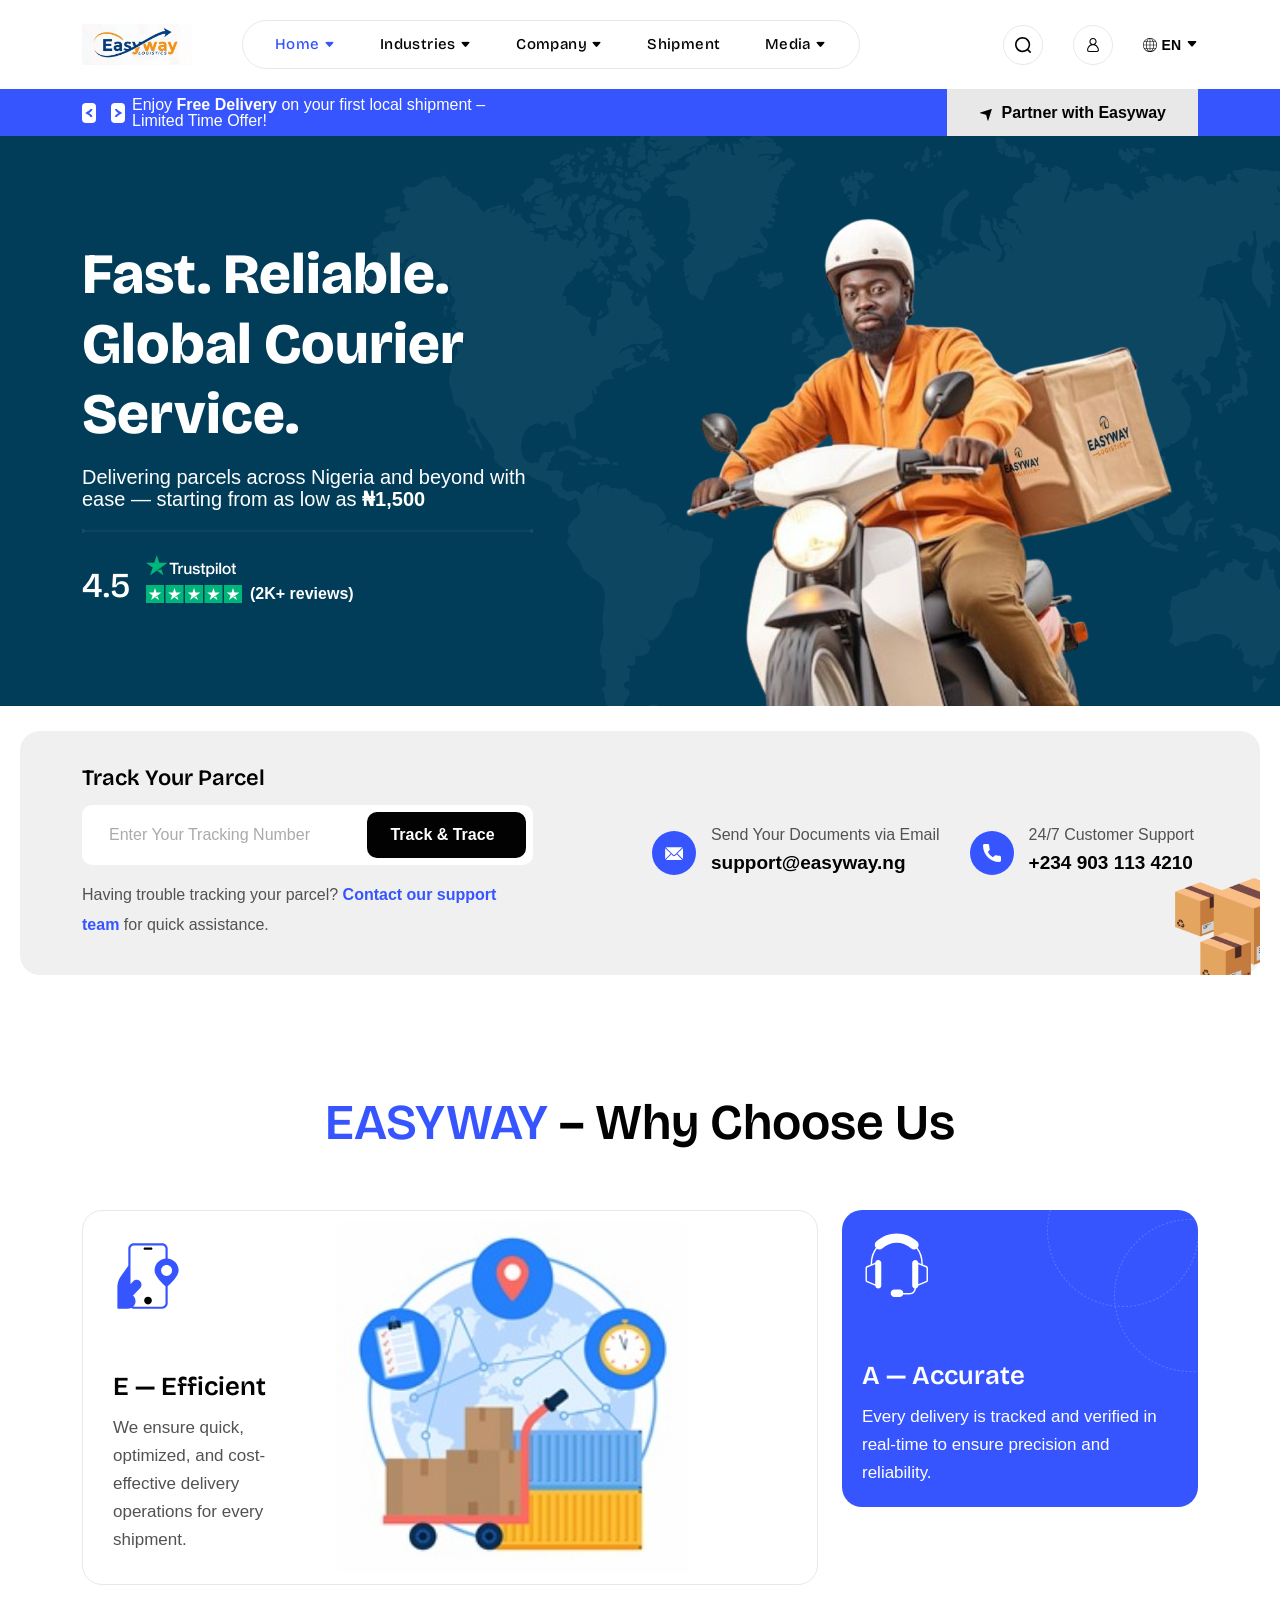
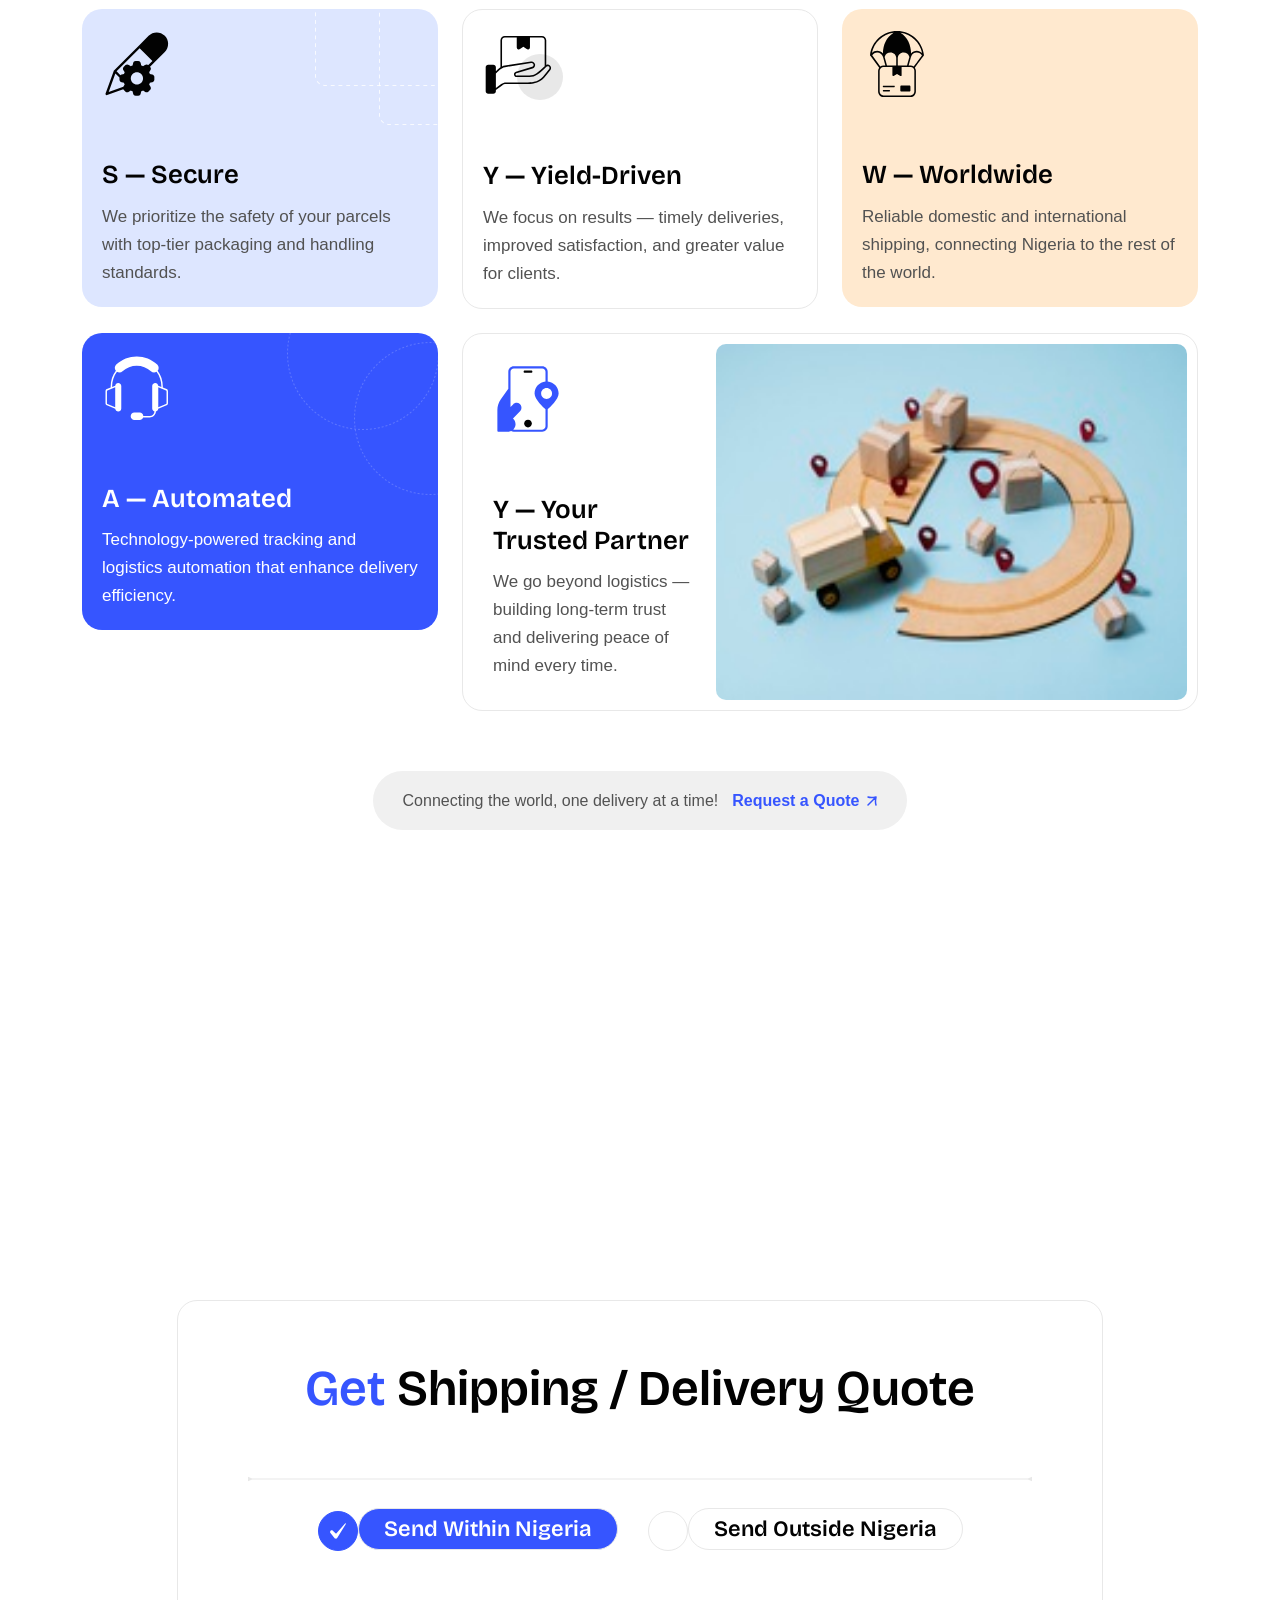
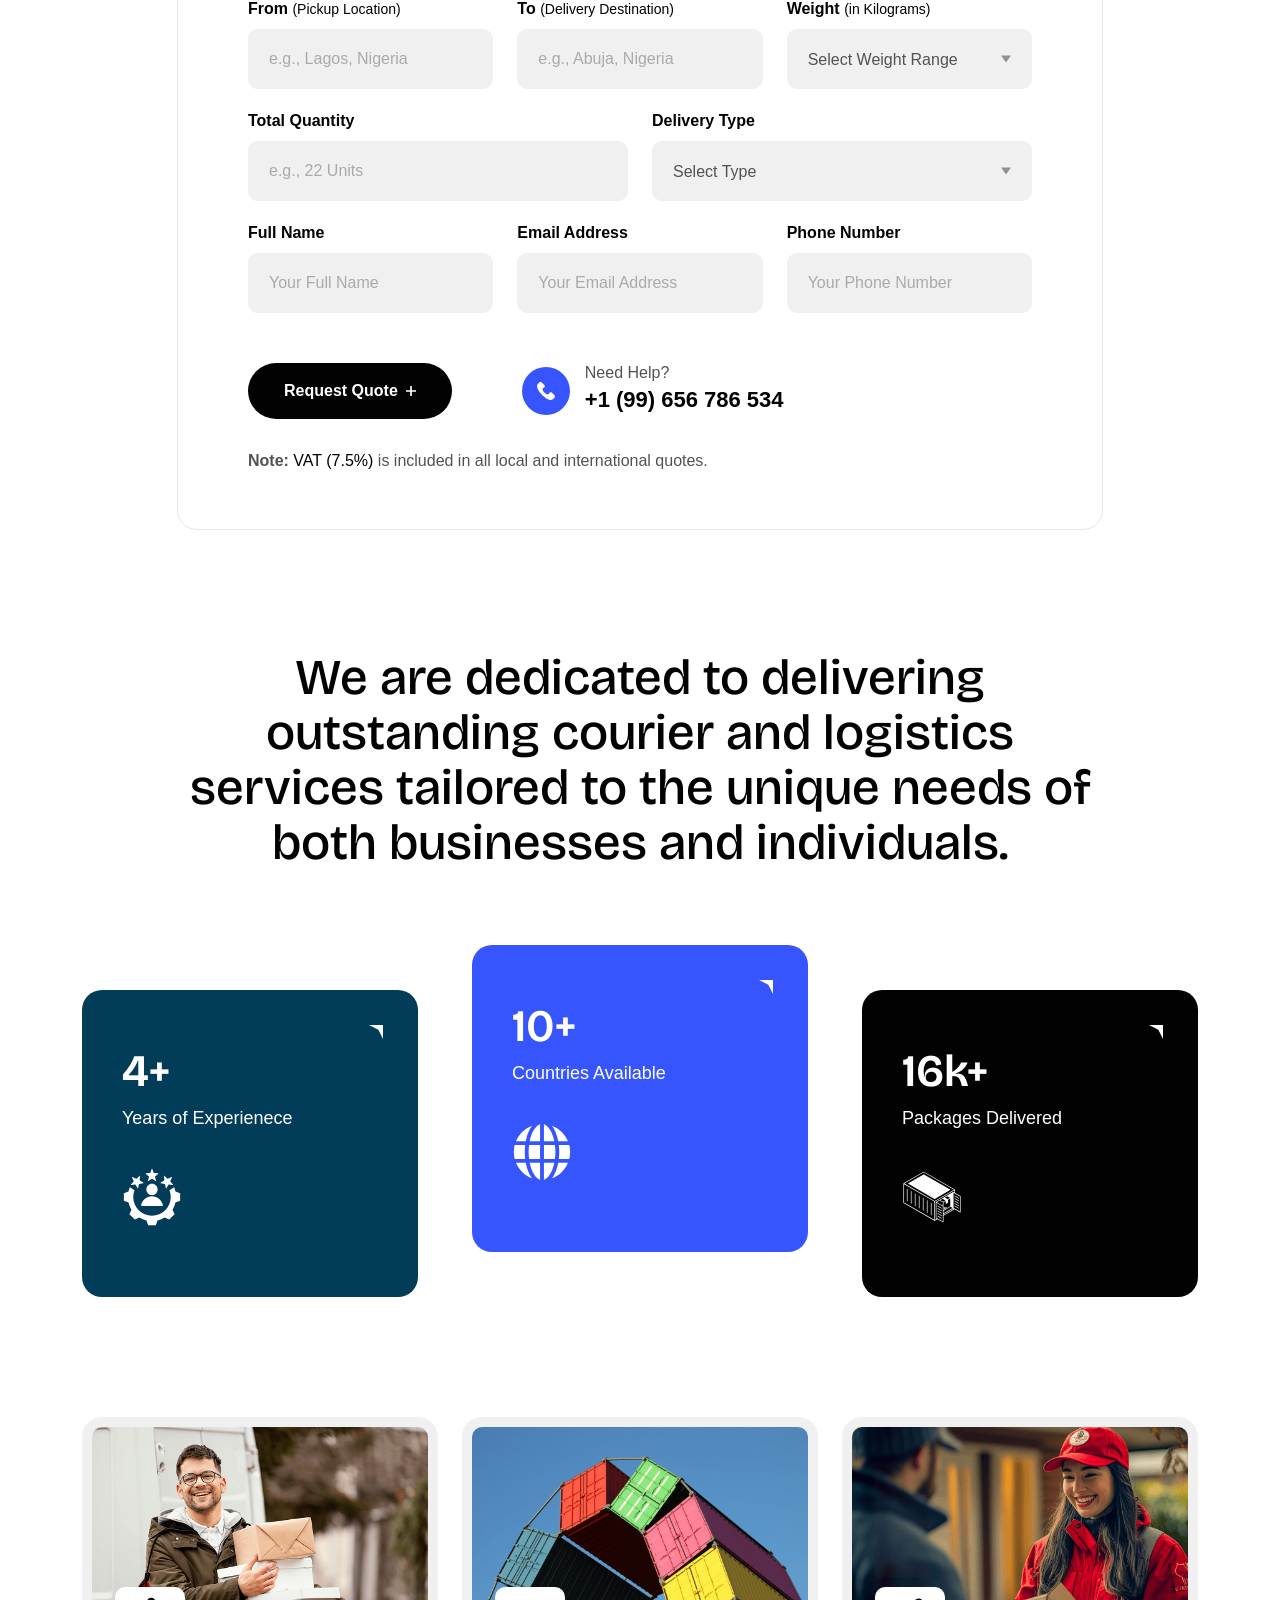
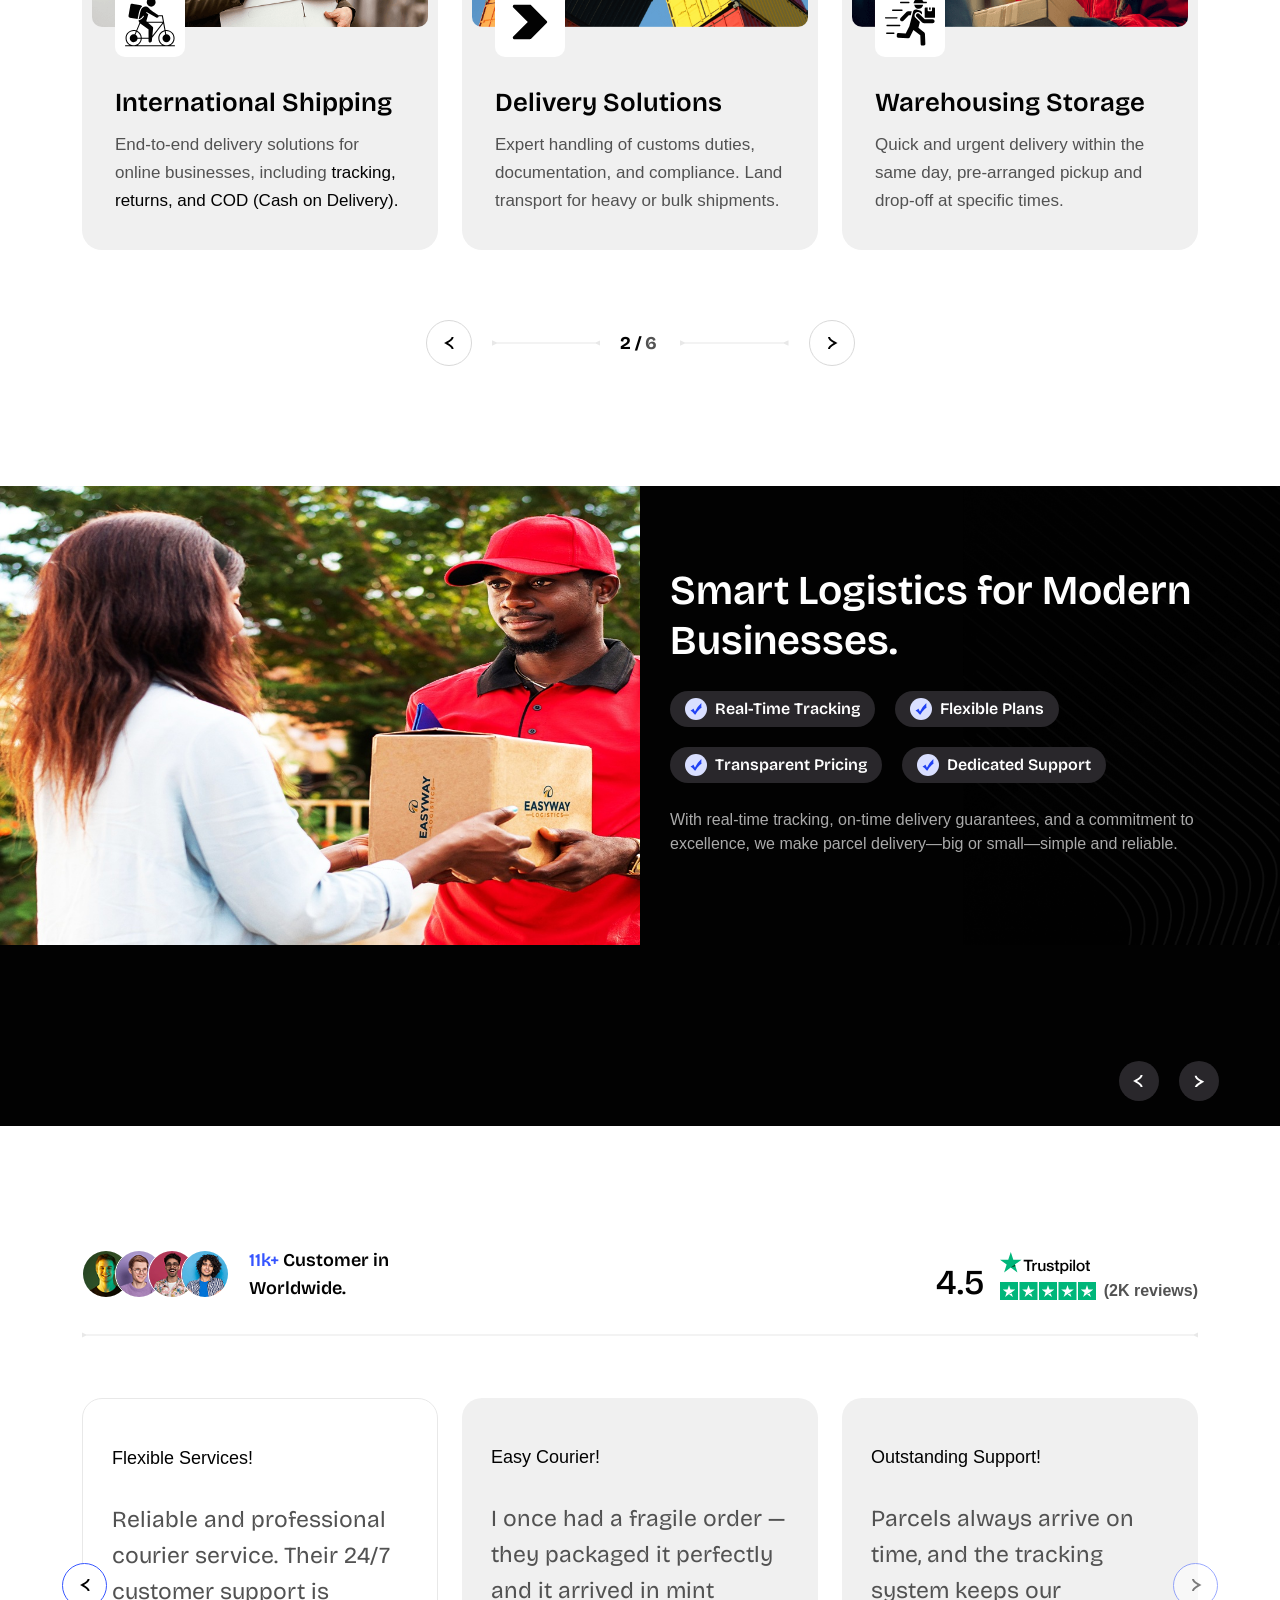
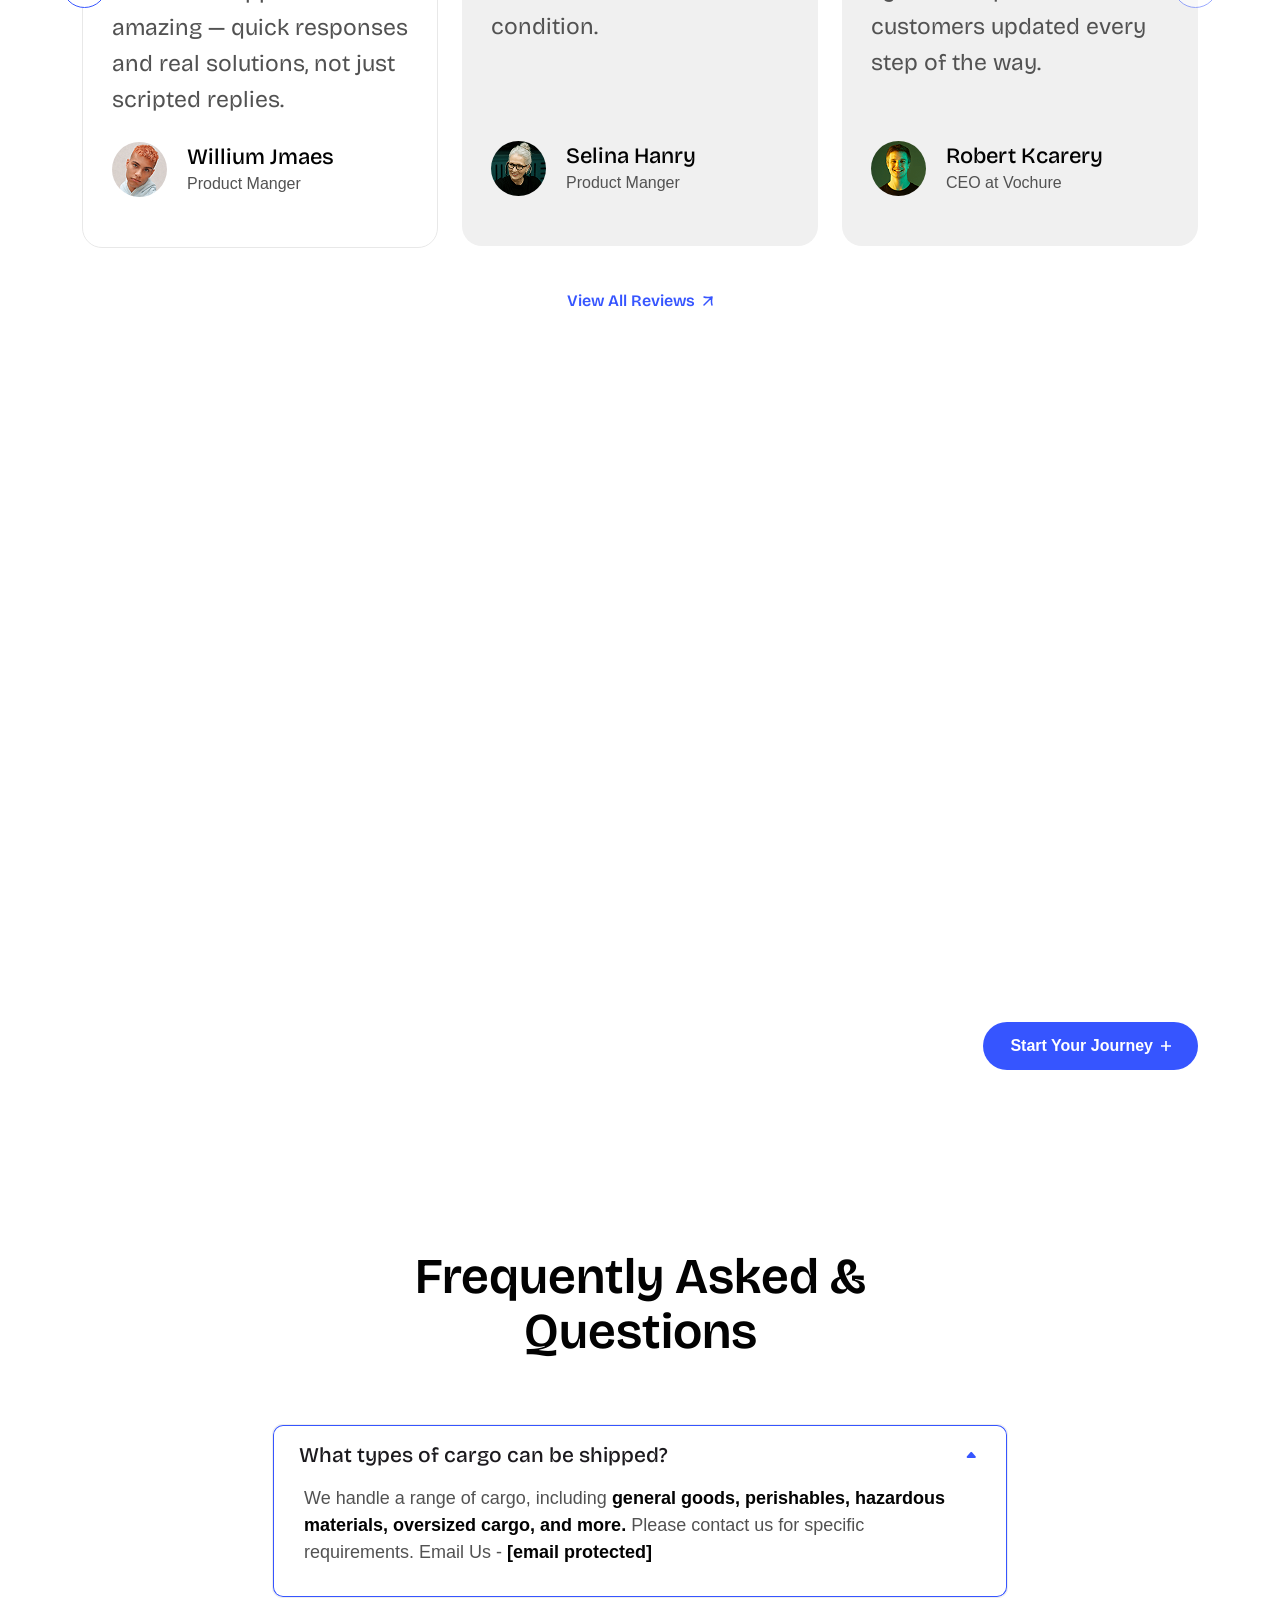
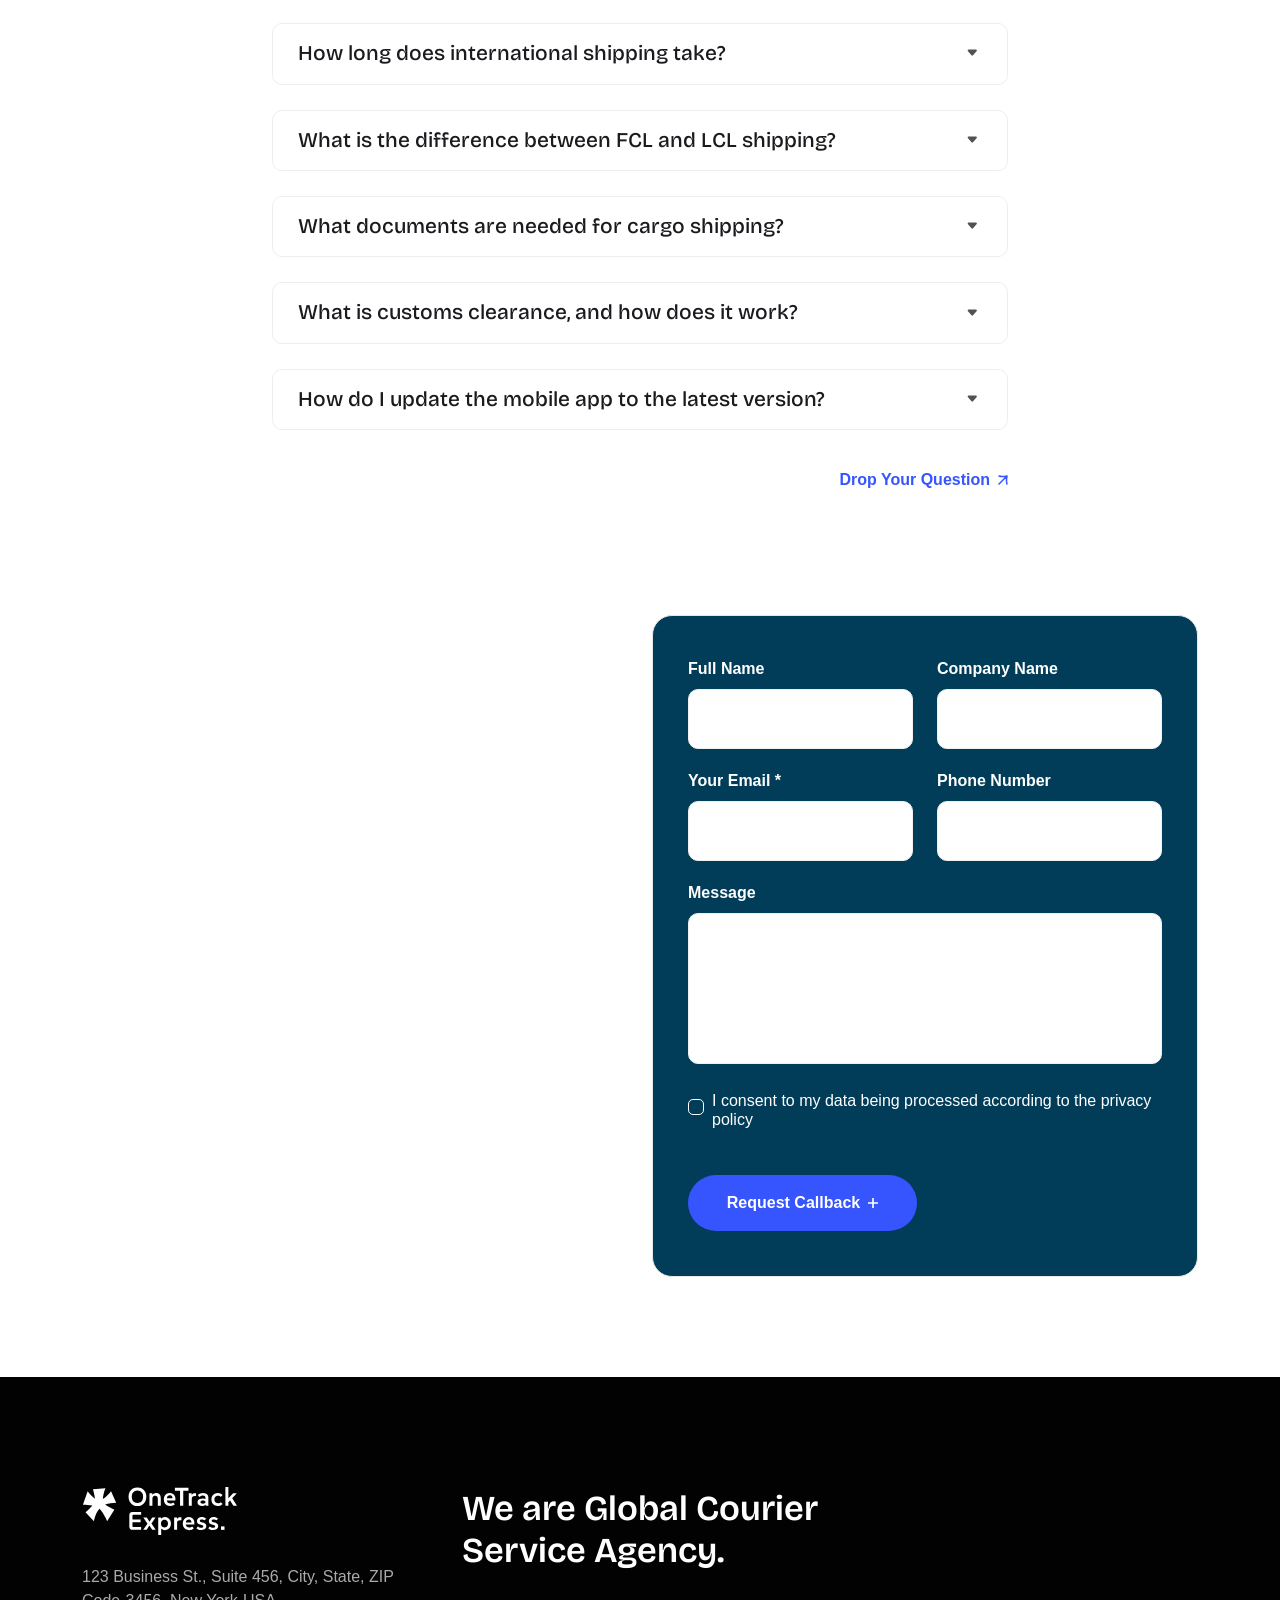
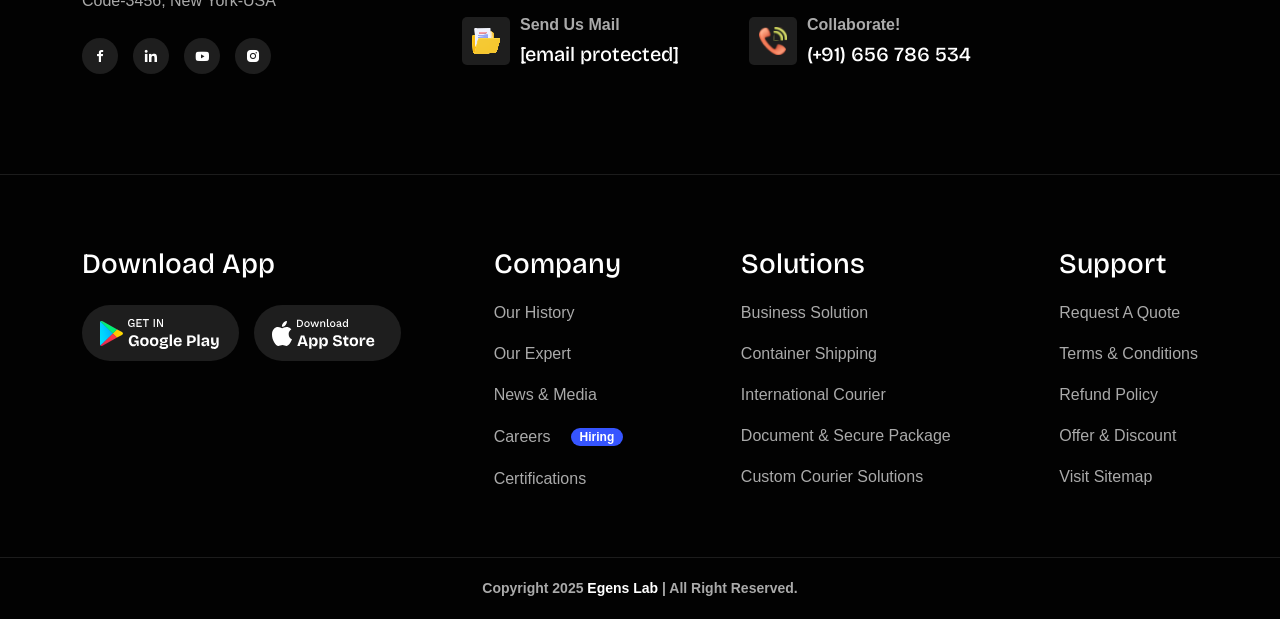
==== index.html @ 295fe4d9 "init" ====
<!doctype html>
<html lang="en">

<head>
    <!-- Required meta tags -->
    <meta charset="utf-8">
    <meta name="viewport" content="width=device-width, initial-scale=1">

    <!-- Meta Information for SEO -->
    <meta name="description"
        content="Easyway Logistics offers reliable and affordable delivery services within Nigeria and internationally. Fast shipping, real-time tracking, and excellent customer support.">
    <meta name="keywords"
        content="Easyway Logistics, courier, delivery, shipping, Nigeria, international delivery, logistics, parcel tracking, freight services">
    <meta name="author" content="Easyway Logistics">

    <!-- Bootstrap CSS -->
    <link href="assets/css/bootstrap.min.css" rel="stylesheet">
    <link href="assets/css/jquery-ui.css" rel="stylesheet">

    <!-- Bootstrap Icons -->
    <link href="assets/css/bootstrap-icons.css" rel="stylesheet">

    <!-- Animation and Effects -->
    <link href="assets/css/animate.min.css" rel="stylesheet">
    <link href="assets/css/jquery.fancybox.min.css" rel="stylesheet">

    <!-- Sliders -->
    <link rel="stylesheet" href="assets/css/swiper-bundle.min.css">
    <link rel="stylesheet" href="assets/css/slick.css">
    <link rel="stylesheet" href="assets/css/slick-theme.css">

    <!-- Date Picker & Select -->
    <link rel="stylesheet" href="assets/css/daterangepicker.css">
    <link rel="stylesheet" href="assets/css/nice-select.css">

    <!-- Icons -->
    <link href="assets/css/boxicons.min.css" rel="stylesheet">

    <!-- Main Style -->
    <link rel="stylesheet" href="assets/css/style.css">

    <!-- Title -->
    <title>Easyway Logistics – Reliable Delivery Within & Outside Nigeria</title>

    <!-- Favicon -->
    <link rel="icon" href="assets/img/easyway/logo.jpg" type="image/png" sizes="32x32">
</head>


<body class="tt-magic-cursor">

    <div id="magic-cursor">
        <div id="ball"></div>
    </div>

    <!-- Back To Top -->
    <div class="progress-wrap">
        <svg class="progress-circle svg-content" width="100%" height="100%" viewBox="-1 -1 102 102">
            <path d="M50,1 a49,49 0 0,1 0,98 a49,49 0 0,1 0,-98" />
        </svg>
        <svg class="arrow" width="22" height="25" viewBox="0 0 24 23" xmlns="http://www.w3.org/2000/svg">
            <path
                d="M0.556131 11.4439L11.8139 0.186067L13.9214 2.29352L13.9422 20.6852L9.70638 20.7061L9.76793 8.22168L3.6064 14.4941L0.556131 11.4439Z" />
            <path d="M23.1276 11.4999L16.0288 4.40105L15.9991 10.4203L20.1031 14.5243L23.1276 11.4999Z" />
        </svg>
    </div>

    <!-- header Section Start-->
    <header class="header-area style-4">
        <div class="container d-flex flex-nowrap align-items-center justify-content-between">
            <div class="logo-and-menu-area">
                <a href="index.html" class="header-logo">
                    <img src="assets/img/easyway/logo.jpg" alt="">
                </a>
                <div class="main-menu">
                    <div class="mobile-logo-area d-xl-none d-flex align-items-center justify-content-between">
                        <a href="index.html" class="mobile-logo-wrap">
                            <img src="assets/img/easyway/logo.jpg" alt="">
                        </a>
                        <div class="menu-close-btn">
                            <i class="bi bi-x"></i>
                        </div>
                    </div>
                    <ul class="menu-list">
                        <li class="menu-item-has-children active">
                            <a href="index.html" class="drop-down">
                                Home
                                <i class="bi bi-caret-down-fill"></i>
                            </a>
                            <i class="bi bi-plus dropdown-icon"></i>
                            <ul class="sub-menu">
                                <li><a href="index.html">Main Home</a></li>
                                <li><a href="maritime-transport.html">Maritime Transport</a></li>
                                <li><a href="international-logistics.html">International Logistics</a></li>
                                <li class="active"><a href="courier-service.html">Courier Service</a></li>
                                <li><a href="freight.html">Freight</a></li>
                            </ul>
                        </li>
                        <li class="menu-item-has-children">
                            <a href="industries-details.html" class="drop-down">
                                Industries
                                <i class="bi bi-caret-down-fill"></i>
                            </a>
                            <i class="bi bi-plus dropdown-icon"></i>
                            <ul class="sub-menu">
                                <li><a href="industries-details.html">Renewable Energy</a></li>
                                <li><a href="industries-details.html">Retail & E-commerce</a></li>
                                <li><a href="industries-details.html">Energy and Oil & Gas</a></li>
                                <li><a href="industries-details.html">Healthcare & Pharmaceuticals</a></li>
                                <li><a href="industries-details.html">Fashion and Textiles</a></li>
                                <li><a href="industries-details.html">Aerospace and Defense</a></li>
                                <li><a href="industries-details.html">Forestry and Paper</a></li>
                                <li><a href="industries-details.html">Sports and Entertainment</a></li>
                                <li><a href="industries-details.html">Agriculture</a></li>
                            </ul>
                        </li>
                        <li class="menu-item-has-children">
                            <a href="#" class="drop-down">
                                Company
                                <i class="bi bi-caret-down-fill"></i>
                            </a>
                            <i class="bi bi-plus dropdown-icon"></i>
                            <ul class="sub-menu">
                                <li><a href="about.html">About Company</a></li>
                                <li><a href="history.html"> Our History</a></li>
                                <li class="menu-item-has-children">
                                    <a href="#" class="drop-down">
                                        Solution
                                        <i class="bi-caret-right-fill dropdown-icon"></i>
                                    </a>
                                    <i class="bi bi-plus dropdown-icon"></i>
                                    <ul class="sub-menu">
                                        <li><a href="solution-01.html">Solution Style 1</a></li>
                                        <li><a href="solution-02.html">Solution Style 2</a></li>
                                        <li><a href="solution-details.html">Solution Details</a></li>
                                    </ul>
                                </li>
                                <li class="menu-item-has-children">
                                    <a href="#" class="drop-down">
                                        Industries
                                        <i class="bi-caret-right-fill dropdown-icon"></i>
                                    </a>
                                    <i class="bi bi-plus dropdown-icon"></i>
                                    <ul class="sub-menu">
                                        <li><a href="industries-01.html">Industries Style 1</a></li>
                                        <li><a href="industries-02.html">Industries Style 2</a></li>
                                        <li><a href="industries-details.html">Industries Details</a></li>
                                    </ul>
                                </li>
                                <li class="menu-item-has-children">
                                    <a href="#" class="drop-down">
                                        Career
                                        <i class="bi-caret-right-fill dropdown-icon"></i>
                                    </a>
                                    <i class="bi bi-plus dropdown-icon"></i>
                                    <ul class="sub-menu">
                                        <li><a href="career.html">Career</a></li>
                                        <li><a href="career-details.html">Career Details</a></li>
                                    </ul>
                                </li>
                                <li class="menu-item-has-children">
                                    <a href="#" class="drop-down">
                                        Our Team
                                        <i class="bi-caret-right-fill dropdown-icon"></i>
                                    </a>
                                    <i class="bi bi-plus dropdown-icon"></i>
                                    <ul class="sub-menu">
                                        <li><a href="team.html">Team</a></li>
                                        <li><a href="team-details.html">Team Details</a></li>
                                    </ul>
                                </li>
                                <li><a href="faq.html">FAQ's</a></li>
                                <li><a href="track-and-trace.html">Track & Trace</a></li>
                                <li><a href="certification.html">Certification</a></li>
                                <li><a href="terms-and-conditions.html">Terms & Conditions</a></li>
                                <li><a href="pricing-plan.html">Pricing Plan</a></li>
                                <li><a href="global-network.html">Global Network</a></li>
                            </ul>
                        </li>
                        <li class="menu-item-has-children">
                            <a href="shipment.html" class="drop-down">
                                Shipment
                            </a>
                        </li>
                        <li class="menu-item-has-children">
                            <a href="#" class="drop-down">
                                Media
                                <i class="bi bi-caret-down-fill"></i>
                            </a>
                            <i class="bi bi-plus dropdown-icon"></i>
                            <ul class="sub-menu">
                                <li><a href="news-and-insight.html">News & Insight</a></li>
                                <li><a href="news-standard.html">Standard</a></li>
                                <li><a href="news-details.html">Insight Details</a></li>
                            </ul>
                        </li>
                    </ul>
                    <div class="language-area d-xl-none d-flex">
                        <div class="language-btn">
                            <div class="icon-and-content">
                                <svg width="14" height="14" viewBox="0 0 14 14" xmlns="http://www.w3.org/2000/svg">
                                    <g>
                                        <path
                                            d="M7 14C5.13023 14 3.37239 13.2719 2.05023 11.9498C0.728137 10.6276 0 8.86977 0 7C0 5.13023 0.728137 3.37239 2.05023 2.05023C3.37239 0.728137 5.13023 0 7 0C8.86977 0 10.6276 0.728137 11.9498 2.05023C13.2719 3.37239 14 5.13023 14 7C14 8.86977 13.2719 10.6276 11.9498 11.9498C10.6276 13.2719 8.86977 14 7 14ZM7 0.583324C3.46183 0.583324 0.583324 3.46183 0.583324 7C0.583324 10.5382 3.46183 13.4166 7 13.4166C10.5382 13.4166 13.4166 10.5382 13.4166 7C13.4166 3.46183 10.5382 0.583324 7 0.583324Z">
                                        </path>
                                        <path
                                            d="M7 14C5.90297 14 4.8854 13.2486 4.13468 11.8841C3.41431 10.5747 3.01758 8.84018 3.01758 7C3.01758 5.15982 3.41431 3.42527 4.13468 2.11589C4.8854 0.751433 5.90297 0 7 0C8.09704 0 9.11461 0.751433 9.8653 2.11589C10.5857 3.42527 10.9824 5.15982 10.9824 7C10.9824 8.84018 10.5857 10.5747 9.8653 11.8841C9.11461 13.2486 8.09704 14 7 14ZM7 0.583324C6.12536 0.583324 5.2893 1.22746 4.64579 2.39709C3.97198 3.62179 3.6009 5.25645 3.6009 7C3.6009 8.74355 3.97198 10.3782 4.64576 11.6029C5.28927 12.7725 6.12533 13.4166 6.99998 13.4166C7.87462 13.4166 8.71068 12.7725 9.35419 11.6029C10.028 10.3782 10.3991 8.74355 10.3991 7C10.3991 5.25645 10.028 3.62179 9.35419 2.39709C8.71071 1.22746 7.87462 0.583324 7 0.583324Z">
                                        </path>
                                        <path
                                            d="M6.99968 13.9573C6.8386 13.9573 6.70801 13.8267 6.70801 13.6657V0.334156C6.70801 0.173074 6.83857 0.0424805 6.99968 0.0424805C7.16077 0.0424805 7.29136 0.173074 7.29136 0.334156V13.6657C7.29136 13.8267 7.16077 13.9573 6.99968 13.9573Z">
                                        </path>
                                        <path
                                            d="M13.6661 7.29147H0.334644C0.173562 7.29147 0.0429688 7.16088 0.0429688 6.99979C0.0429688 6.83871 0.173562 6.70812 0.334644 6.70812H13.6661C13.8272 6.70812 13.9578 6.83868 13.9578 6.99979C13.9578 7.16088 13.8272 7.29147 13.6661 7.29147ZM12.7022 3.81187H1.29862C1.13754 3.81187 1.00695 3.6813 1.00695 3.52019C1.00695 3.35908 1.13751 3.22852 1.29862 3.22852H12.7022C12.8633 3.22852 12.9939 3.35908 12.9939 3.52019C12.9939 3.6813 12.8632 3.81187 12.7022 3.81187ZM12.7022 10.771H1.29862C1.13754 10.771 1.00695 10.6404 1.00695 10.4794C1.00695 10.3183 1.13751 10.1877 1.29862 10.1877H12.7022C12.8633 10.1877 12.9939 10.3183 12.9939 10.4794C12.9939 10.6404 12.8632 10.771 12.7022 10.771Z">
                                        </path>
                                    </g>
                                </svg>
                                <span>EN</span>
                            </div>
                            <i class="bi bi-caret-down-fill"></i>
                        </div>
                        <ul class="language-list">
                            <li><a href="#">English</a></li>
                            <li><a href="#">Dutch</a></li>
                            <li><a href="#">Japanese</a></li>
                            <li><a href="#">Korean</a></li>
                            <li><a href="#">Chinese</a></li>
                        </ul>
                    </div>
                    <a class="primary-btn2 btn-hover d-md-none d-flex " href="#">
                        <svg width="14" height="14" viewBox="0 0 14 14" xmlns="http://www.w3.org/2000/svg">
                            <path fill-rule="evenodd" clip-rule="evenodd"
                                d="M6.94519 6.64398L1.42283 5.13832C0.702381 4.94189 0.68943 4.60244 1.40232 4.3774L12.3969 0.905214C12.7401 0.796742 12.93 0.989941 12.8221 1.33101L9.35047 12.325C9.12651 13.0341 8.78706 13.0298 8.58954 12.3045L7.08334 6.78267C7.07314 6.75008 7.0552 6.72043 7.03104 6.69628C7.00689 6.67213 6.97779 6.65418 6.94519 6.64398Z" />
                        </svg>
                        Earn with Onetrack
                        <span></span>
                    </a>
                </div>
            </div>
            <div class="nav-right">
                <div class="contact-area">
                    <div class="search-bar">
                        <div class="search-btn">
                            <svg width="16" height="16" viewBox="0 0 16 16" xmlns="http://www.w3.org/2000/svg">
                                <g>
                                    <path
                                        d="M15.7417 14.6098L13.486 12.3621C14.7088 10.8514 15.3054 8.9291 15.1526 6.99153C14.9998 5.05396 14.1093 3.24888 12.6648 1.94851C11.2203 0.648146 9.33193 -0.0483622 7.38901 0.00261294C5.44609 0.0535881 3.59681 0.84816 2.22248 2.22248C0.84816 3.59681 0.0535881 5.44609 0.00261294 7.38901C-0.0483622 9.33193 0.648146 11.2203 1.94851 12.6648C3.24888 14.1093 5.05396 14.9998 6.99153 15.1526C8.9291 15.3054 10.8514 14.7088 12.3621 13.486L14.6098 15.7417C14.6839 15.8164 14.7721 15.8757 14.8692 15.9161C14.9664 15.9566 15.0705 15.9774 15.1758 15.9774C15.281 15.9774 15.3852 15.9566 15.4823 15.9161C15.5794 15.8757 15.6676 15.8164 15.7417 15.7417C15.8164 15.6676 15.8757 15.5794 15.9161 15.4823C15.9566 15.3852 15.9774 15.281 15.9774 15.1758C15.9774 15.0705 15.9566 14.9664 15.9161 14.8692C15.8757 14.7721 15.8164 14.6839 15.7417 14.6098ZM1.62572 7.60368C1.62572 6.42135 1.97632 5.26557 2.63319 4.2825C3.29005 3.29943 4.22368 2.53322 5.31601 2.08076C6.40834 1.62831 7.61031 1.50992 8.76992 1.74058C9.92953 1.97124 10.9947 2.54059 11.8307 3.37662C12.6668 4.21266 13.2361 5.27783 13.4668 6.43744C13.6974 7.59705 13.579 8.79902 13.1266 9.89134C12.6741 10.9837 11.9079 11.9173 10.9249 12.5742C9.94178 13.231 8.78601 13.5816 7.60368 13.5816C6.01822 13.5816 4.49771 12.9518 3.37662 11.8307C2.25554 10.7096 1.62572 9.18913 1.62572 7.60368Z" />
                                </g>
                            </svg>
                        </div>
                        <div class="search-input">
                            <div class="search-close"></div>
                            <form>
                                <div class="search-group">
                                    <div class="form-inner2">
                                        <input type="text" placeholder="Enter your keywords">
                                        <button type="submit"><i class="bi bi-search"></i></button>
                                    </div>
                                </div>
                                <div class="quick-search">
                                    <ul>
                                        <li>Quick Search :</li>
                                        <li><a href="solution-details.html">Freight Transportation</a></li>
                                        <li><a href="solution-details.html">Logistics & Distribution</a></li>
                                        <li><a href="solution-details.html">Ground Transportation</a></li>
                                        <li><a href="solution-details.html">Reverse Logistics</a></li>
                                        <li><a href="solution-details.html">Renewable Energy</a></li>
                                        <li><a href="solution-details.html">Retail & E-commerce</a></li>
                                        <li><a href="solution-details.html">Fashion and Textiles</a></li>
                                    </ul>
                                </div>
                            </form>
                        </div>
                    </div>
                    <a href="login-page.html" class="login-btn">
                        <svg width="14" height="14" viewBox="0 0 14 14" xmlns="http://www.w3.org/2000/svg">
                            <path
                                d="M9.10982 6.49154C10.0056 5.83822 10.589 4.78089 10.589 3.58974C10.589 1.61036 8.97862 0 6.99924 0C5.01985 0 3.4095 1.61036 3.4095 3.58974C3.4095 4.78089 3.99282 5.83822 4.88866 6.49154C2.66178 7.34371 1.07617 9.5028 1.07617 12.0256C1.07617 13.1143 1.96186 14 3.05053 14H10.9479C12.0366 14 12.9223 13.1143 12.9223 12.0256C12.9223 9.5028 11.3367 7.34371 9.10982 6.49154ZM4.48643 3.58974C4.48643 2.20418 5.61368 1.07693 6.99924 1.07693C8.3848 1.07693 9.51205 2.20418 9.51205 3.58974C9.51205 4.9753 8.3848 6.10258 6.99924 6.10258C5.61368 6.10258 4.48643 4.9753 4.48643 3.58974ZM10.9479 12.9231H3.05053C2.55569 12.9231 2.15311 12.5205 2.15311 12.0256C2.15311 9.35342 4.32704 7.17946 6.99927 7.17946C9.67149 7.17946 11.8454 9.35339 11.8454 12.0256C11.8454 12.5205 11.4428 12.9231 10.9479 12.9231Z" />
                        </svg>
                    </a>
                    <div class="language-area">
                        <div class="language-btn">
                            <svg width="14" height="14" viewBox="0 0 14 14" xmlns="http://www.w3.org/2000/svg">
                                <g>
                                    <path
                                        d="M7 14C5.13023 14 3.37239 13.2719 2.05023 11.9498C0.728137 10.6276 0 8.86977 0 7C0 5.13023 0.728137 3.37239 2.05023 2.05023C3.37239 0.728137 5.13023 0 7 0C8.86977 0 10.6276 0.728137 11.9498 2.05023C13.2719 3.37239 14 5.13023 14 7C14 8.86977 13.2719 10.6276 11.9498 11.9498C10.6276 13.2719 8.86977 14 7 14ZM7 0.583324C3.46183 0.583324 0.583324 3.46183 0.583324 7C0.583324 10.5382 3.46183 13.4166 7 13.4166C10.5382 13.4166 13.4166 10.5382 13.4166 7C13.4166 3.46183 10.5382 0.583324 7 0.583324Z" />
                                    <path
                                        d="M7 14C5.90297 14 4.8854 13.2486 4.13468 11.8841C3.41431 10.5747 3.01758 8.84018 3.01758 7C3.01758 5.15982 3.41431 3.42527 4.13468 2.11589C4.8854 0.751433 5.90297 0 7 0C8.09704 0 9.11461 0.751433 9.8653 2.11589C10.5857 3.42527 10.9824 5.15982 10.9824 7C10.9824 8.84018 10.5857 10.5747 9.8653 11.8841C9.11461 13.2486 8.09704 14 7 14ZM7 0.583324C6.12536 0.583324 5.2893 1.22746 4.64579 2.39709C3.97198 3.62179 3.6009 5.25645 3.6009 7C3.6009 8.74355 3.97198 10.3782 4.64576 11.6029C5.28927 12.7725 6.12533 13.4166 6.99998 13.4166C7.87462 13.4166 8.71068 12.7725 9.35419 11.6029C10.028 10.3782 10.3991 8.74355 10.3991 7C10.3991 5.25645 10.028 3.62179 9.35419 2.39709C8.71071 1.22746 7.87462 0.583324 7 0.583324Z" />
                                    <path
                                        d="M6.99968 13.9573C6.8386 13.9573 6.70801 13.8267 6.70801 13.6657V0.334156C6.70801 0.173074 6.83857 0.0424805 6.99968 0.0424805C7.16077 0.0424805 7.29136 0.173074 7.29136 0.334156V13.6657C7.29136 13.8267 7.16077 13.9573 6.99968 13.9573Z" />
                                    <path
                                        d="M13.6661 7.29147H0.334644C0.173562 7.29147 0.0429688 7.16088 0.0429688 6.99979C0.0429688 6.83871 0.173562 6.70812 0.334644 6.70812H13.6661C13.8272 6.70812 13.9578 6.83868 13.9578 6.99979C13.9578 7.16088 13.8272 7.29147 13.6661 7.29147ZM12.7022 3.81187H1.29862C1.13754 3.81187 1.00695 3.6813 1.00695 3.52019C1.00695 3.35908 1.13751 3.22852 1.29862 3.22852H12.7022C12.8633 3.22852 12.9939 3.35908 12.9939 3.52019C12.9939 3.6813 12.8632 3.81187 12.7022 3.81187ZM12.7022 10.771H1.29862C1.13754 10.771 1.00695 10.6404 1.00695 10.4794C1.00695 10.3183 1.13751 10.1877 1.29862 10.1877H12.7022C12.8633 10.1877 12.9939 10.3183 12.9939 10.4794C12.9939 10.6404 12.8632 10.771 12.7022 10.771Z" />
                                </g>
                            </svg>
                            <span>EN</span>
                            <i class="bi bi-caret-down-fill"></i>
                        </div>
                        <ul class="language-list">
                            <li><a href="#">English</a></li>
                            <li><a href="#"> Dutch</a></li>
                            <li><a href="#">Japanese</a></li>
                            <li><a href="#">Korean</a></li>
                            <li><a href="#">Chinese</a></li>
                        </ul>
                    </div>
                </div>
                <div class="sidebar-button mobile-menu-btn">
                    <svg width="20" height="18" viewBox="0 0 20 18" xmlns="http://www.w3.org/2000/svg">
                        <path
                            d="M1.29445 2.8421H10.5237C11.2389 2.8421 11.8182 2.2062 11.8182 1.42105C11.8182 0.635903 11.2389 0 10.5237 0H1.29445C0.579249 0 0 0.635903 0 1.42105C0 2.2062 0.579249 2.8421 1.29445 2.8421Z">
                        </path>
                        <path
                            d="M1.23002 10.421H18.77C19.4496 10.421 20 9.78506 20 8.99991C20 8.21476 19.4496 7.57886 18.77 7.57886H1.23002C0.550421 7.57886 0 8.21476 0 8.99991C0 9.78506 0.550421 10.421 1.23002 10.421Z">
                        </path>
                        <path
                            d="M18.8052 15.1579H10.2858C9.62563 15.1579 9.09094 15.7938 9.09094 16.5789C9.09094 17.3641 9.62563 18 10.2858 18H18.8052C19.4653 18 20 17.3641 20 16.5789C20 15.7938 19.4653 15.1579 18.8052 15.1579Z">
                        </path>
                    </svg>
                </div>
            </div>
        </div>
    </header>
    <!-- header Section End-->
    <!-- Topbar Area Start -->
    <!-- ===============================
     EASYWAY LOGISTICS - TOPBAR SECTION
================================== -->
    <div class="home4-topbar-area">
        <div class="container">
            <div class="row align-items-center justify-content-between">
                <!-- Announcement Slider -->
                <div class="col-xl-5 col-lg-7 col-md-8">
                    <div class="slider-area">
                        <div class="slider-btn-grp">
                            <div class="slider-btn topbar-slider-prev">
                                <svg width="8" height="8" viewBox="0 0 8 8" xmlns="http://www.w3.org/2000/svg">
                                    <path
                                        d="M6.40018 8C6.40018 6.11765 2.95214 4.62745 2.00018 4C3.12523 3.37255 6.40018 1.88235 6.40018 0"
                                        stroke-width="2" />
                                </svg>
                            </div>
                            <div class="slider-btn topbar-slider-next">
                                <svg width="8" height="8" viewBox="0 0 8 8" xmlns="http://www.w3.org/2000/svg">
                                    <path
                                        d="M2.00018 8C2.00018 6.11765 5.44822 4.62745 6.40018 4C5.27513 3.37255 2.00018 1.88235 2.00018 0"
                                        stroke-width="2" />
                                </svg>
                            </div>
                        </div>

                        <!-- Swiper Slider -->
                        <div class="swiper home3-topbar-slider">
                            <div class="swiper-wrapper">
                                <div class="swiper-slide">
                                    <div class="single-slide">
                                        <p>Up to <strong>20% discount</strong> till Christmas for international
                                            shipments!</p>
                                    </div>
                                </div>
                                <div class="swiper-slide">
                                    <div class="single-slide">
                                        <p>Enjoy <strong>Free Delivery</strong> on your first local shipment – Limited
                                            Time Offer!</p>
                                    </div>
                                </div>
                                <div class="swiper-slide">
                                    <div class="single-slide">
                                        <p>Fast, Secure & Affordable Delivery Across <strong>150+ Countries</strong>.
                                        </p>
                                    </div>
                                </div>
                            </div>
                        </div>
                    </div>
                </div>

                <!-- CTA Button -->
                <div class="col-lg-3 col-md-4 d-flex align-items-center justify-content-end">
                    <a class="primary-btn2 d-md-flex d-none btn-hover" href="partner.html">
                        <svg width="14" height="14" viewBox="0 0 14 14" xmlns="http://www.w3.org/2000/svg">
                            <path fill-rule="evenodd" clip-rule="evenodd"
                                d="M6.94519 6.64398L1.42283 5.13832C0.702381 4.94189 0.68943 4.60244 1.40232 4.3774L12.3969 0.905214C12.7401 0.796742 12.93 0.989941 12.8221 1.33101L9.35047 12.325C9.12651 13.0341 8.78706 13.0298 8.58954 12.3045L7.08334 6.78267C7.07314 6.75008 7.0552 6.72043 7.03104 6.69628C7.00689 6.67213 6.97779 6.65418 6.94519 6.64398Z" />
                        </svg>
                        Partner with Easyway
                        <span></span>
                    </a>
                </div>
            </div>
        </div>
    </div>

    <!-- ===============================
     EASYWAY LOGISTICS - HERO SECTION
================================== -->
    <div class="home4-banner-section">
        <div class="container">
            <div class="row align-items-center justify-content-between">
                <!-- Text Content -->
                <div class="col-xl-5 col-lg-6">
                    <div class="banner-content-wrapper">
                        <div class="banner-content">
                            <h1 class="wow fadeInUp" data-wow-delay="0.2s">
                                Fast. Reliable. Global Courier Service.
                            </h1>
                            <p class="wow fadeInUp" data-wow-delay="0.4s">
                                Delivering parcels across Nigeria and beyond with ease — starting from as low as
                                <strong>₦1,500</strong>
                            </p>
                        </div>

                        <!-- Decorative Line -->
                        <svg height="6" viewBox="0 0 536 6" xmlns="http://www.w3.org/2000/svg">
                            <path
                                d="M5 2.5L0 0.113249V5.88675L5 3.5V2.5ZM531 3.5L536 5.88675V0.113249L531 2.5V3.5ZM4.5 3V3.5H531.5V3V2.5H4.5V3Z"
                                fill-opacity="0.15" />
                        </svg>

                        <!-- TrustPilot Rating -->
                        <a href="https://www.trustpilot.com/review/easywaylogistics.com"
                            class="trustpilot-rating-area wow fadeInUp" data-wow-delay="0.6s">
                            <strong>4.5</strong>
                            <div class="trustpilot-rating">
                                <img src="assets/img/home4/icon/trustpilot-logo.png" alt="TrustPilot Logo">
                                <div class="rating-area">
                                    <img src="assets/img/home3/icon/trustpilot-star.svg" alt="Trust Rating">
                                    <span>(2K+ reviews)</span>
                                </div>
                            </div>
                        </a>
                    </div>
                </div>

                <!-- Banner Image -->
                <div class="col-xl-6 col-lg-6 col-md-8">
                    <div class="banner-img-area text-center wow fadeInRight" data-wow-delay="0.5s">
                        <img src="assets/img/easyway/delivery.png" alt="Easyway Logistics Delivery">
                    </div>
                </div>
            </div>
        </div>
        <!-- Background Shape -->
        <img class="shape" src="assets/img/home4/vector/banner-shape.png" alt="Decorative Shape">
    </div>

    <!-- home4 Banner Section End-->

    <!-- ===============================
     EASYWAY LOGISTICS - TRACKING & CONTACT SECTION
================================== -->
    <div class="home2-contact-info three">
        <div class="container">
            <div class="row gy-4 align-items-center justify-content-between">
                <!-- Tracking Area -->
                <div class="col-xl-5 col-lg-7 col-md-7">
                    <div class="contact-tracking-area">
                        <h5>Track Your Parcel</h5>
                        <form class="email-area" action="track.php" method="GET">
                            <div class="form-inner">
                                <input type="text" name="tracking_id" placeholder="Enter Your Tracking Number" required>
                                <button class="primary-btn2 two black-bg btn-hover" type="submit">
                                    Track & Trace
                                    <svg width="10" height="10" viewBox="0 0 10 10" xmlns="http://www.w3.org/2000/svg">
                                        <path
                                            d="M5.83333 4.16667V0H4.16667V4.16667H0V5.83333H4.16667V10H5.83333V5.83333H10V4.16667H5.83333Z" />
                                    </svg>
                                    <span></span>
                                </button>
                            </div>
                        </form>
                        <p>
                            Having trouble tracking your parcel?
                            <a href="contact.html">Contact our support team</a> for quick assistance.
                        </p>
                    </div>
                </div>

                <!-- Contact Info -->
                <div class="col-xl-6 col-lg-4 col-md-5">
                    <ul class="contact-list">
                        <!-- Email -->
                        <li class="single-contact">
                            <div class="icon">
                                <svg width="18" height="13" viewBox="0 0 18 13" xmlns="http://www.w3.org/2000/svg">
                                    <path
                                        d="M11.6632 7.3252L10.1556 8.83783C9.5443 9.4513 8.46866 9.46452 7.84411 8.83783L6.3365 7.3252L0.921875 12.7574C1.12343 12.8506 1.34565 12.9062 1.5819 12.9062H16.4178C16.6541 12.9062 16.8762 12.8507 17.0777 12.7574L11.6632 7.3252Z" />
                                    <path
                                        d="M16.418 0.25H1.58203C1.34578 0.25 1.12356 0.305617 0.922078 0.398816L6.70799 6.20392L8.59099 8.09322C8.79082 8.29305 9.20925 8.29305 9.40908 8.09322L11.2921 6.20392L17.0779 0.398781C16.8764 0.305547 16.6542 0.25 16.418 0.25ZM0.168258 1.13636V11.3242C0.168258 11.575 0.232172 11.809 0.33648 12.0199L5.76048 6.5783L0.168258 1.13636ZM17.8317 1.13629L12.4078 6.5783L17.8317 12.02C17.936 11.8091 18 11.575 18 11.3242V1.83203C18 1.58123 17.936 1.34716 17.8317 1.13629Z" />
                                </svg>
                            </div>
                            <div class="contact-content">
                                <p>Send Your Documents via Email</p>
                                <a href="mailto:support@easyway.ng">support@easyway.ng</a>
                            </div>
                        </li>

                        <!-- Phone -->
                        <li class="single-contact">
                            <div class="icon">
                                <svg width="18" height="18" viewBox="0 0 18 18" xmlns="http://www.w3.org/2000/svg">
                                    <path
                                        d="M16.5556 11.8149C15.4536 11.8149 14.3716 11.6425 13.3462 11.3037C12.8437 11.1323 12.226 11.2895 11.9194 11.6045L9.89547 13.1323C7.54831 11.8794 6.1025 10.4341 4.86669 8.10452L6.34958 6.13334C6.73484 5.74859 6.87303 5.18656 6.70747 4.65922C6.36716 3.62844 6.19428 2.5469 6.19428 1.4444C6.19433 0.647951 5.54638 0 4.74997 0H1.44436C0.647951 0 0 0.647951 0 1.44436C0 10.5732 7.42676 17.9999 16.5556 17.9999C17.352 17.9999 18 17.352 18 16.5556V13.2592C18 12.4629 17.352 11.8149 16.5556 11.8149Z" />
                                </svg>
                            </div>
                            <div class="contact-content">
                                <p>24/7 Customer Support</p>
                                <a href="tel:+2349031134210">+234 903 113 4210</a>
                            </div>
                        </li>
                    </ul>
                </div>
            </div>
        </div>

        <!-- Decorative Shapes -->
        <img class="img-1" src="assets/img/home4/vector/home4-contact-info-shape1.png" alt="Decorative Shape 1">
        <img class="img-2" src="assets/img/home4/vector/home4-contact-info-shape2.png" alt="Decorative Shape 2">
    </div>
    <!-- ===============================
     END TRACKING & CONTACT SECTION
================================== -->

    <!-- Home4 Feature Card Section Start -->
    <div class="home4-feature-card-section mb-120">
        <div class="container">
            <div class="row justify-content-center wow animate fadeInDown" data-wow-delay="200ms"
                data-wow-duration="1500ms">
                <div class="col-xxl-6 col-xl-8 col-lg-7">
                    <div class="section-title text-center mb-60">
                        <h2><span>EASYWAY</span> – Why Choose Us</h2>
                    </div>
                </div>
            </div>

            <div class="row g-4">
                <div class="col-xl-8 col-lg-12 wow animate fadeInUp" data-wow-delay="200ms" data-wow-duration="1500ms">
                    <div class="feature-card one">
                        <div class="feature-content-wrap">
                            <div class="feature-icon">
                                <img src="assets/img/home4/icon/feature-icon-img1.svg" alt="">
                            </div>
                            <div class="feature-content">
                                <h3>E — Efficient</h3>
                                <p>We ensure quick, optimized, and cost-effective delivery operations for every
                                    shipment.</p>
                            </div>
                        </div>
                        <div class="feature-img-wrap">
                            <img src="assets/img/easyway/efficient.jpg" alt="">
                        </div>
                    </div>
                </div>

                <div class="col-lg-4 col-md-6 wow animate fadeInUp" data-wow-delay="400ms" data-wow-duration="1500ms">
                    <div class="feature-card two">
                        <div class="feature-content-wrap">
                            <div class="feature-icon">
                                <img src="assets/img/home4/icon/feature-icon-img2.svg" alt="">
                            </div>
                            <div class="feature-content">
                                <h3>A — Accurate</h3>
                                <p>Every delivery is tracked and verified in real-time to ensure precision and
                                    reliability.</p>
                            </div>
                        </div>
                        <img class="vector-img" src="assets/img/home4/vector/featurea-card-4-vector2.png" alt="">
                    </div>
                </div>

                <div class="col-lg-4 col-md-6 wow animate fadeInUp" data-wow-delay="600ms" data-wow-duration="1500ms">
                    <div class="feature-card three">
                        <div class="feature-content-wrap">
                            <div class="feature-icon">
                                <img src="assets/img/home4/icon/feature-icon-img3.svg" alt="">
                            </div>
                            <div class="feature-content">
                                <h3>S — Secure</h3>
                                <p>We prioritize the safety of your parcels with top-tier packaging and handling
                                    standards.</p>
                            </div>
                        </div>
                        <img class="vetor-img2" src="assets/img/home4/vector/featurea-card-4-vector.png" alt="">
                    </div>
                </div>

                <div class="col-lg-4 col-md-6 wow animate fadeInDown" data-wow-delay="400ms" data-wow-duration="1500ms">
                    <div class="feature-card four">
                        <div class="feature-content-wrap">
                            <div class="feature-icon">
                                <img src="assets/img/home4/icon/feature-icon-img4.svg" alt="">
                            </div>
                            <div class="feature-content">
                                <h3>Y — Yield-Driven</h3>
                                <p>We focus on results — timely deliveries, improved satisfaction, and greater value for
                                    clients.</p>
                            </div>
                        </div>
                    </div>
                </div>

                <div class="col-lg-4 col-md-6 wow animate fadeInDown" data-wow-delay="200ms" data-wow-duration="1500ms">
                    <div class="feature-card five">
                        <div class="feature-content-wrap">
                            <div class="feature-icon">
                                <img src="assets/img/home4/icon/feature-icon-img5.svg" alt="">
                            </div>
                            <div class="feature-content">
                                <h3>W — Worldwide</h3>
                                <p>Reliable domestic and international shipping, connecting Nigeria to the rest of the
                                    world.</p>
                            </div>
                        </div>
                    </div>
                </div>

                <div class="col-lg-4 col-md-6 wow animate fadeInUp" data-wow-delay="400ms" data-wow-duration="1500ms">
                    <div class="feature-card two">
                        <div class="feature-content-wrap">
                            <div class="feature-icon">
                                <img src="assets/img/home4/icon/feature-icon-img2.svg" alt="">
                            </div>
                            <div class="feature-content">
                                <h3>A — Automated</h3>
                                <p>Technology-powered tracking and logistics automation that enhance delivery
                                    efficiency.</p>
                            </div>
                        </div>
                        <img class="vector-img" src="assets/img/home4/vector/featurea-card-4-vector2.png" alt="">
                    </div>
                </div>

                <div class="col-xl-8 col-lg-12 wow animate fadeInUp" data-wow-delay="200ms" data-wow-duration="1500ms">
                    <div class="feature-card one">
                        <div class="feature-content-wrap">
                            <div class="feature-icon">
                                <img src="assets/img/home4/icon/feature-icon-img1.svg" alt="">
                            </div>
                            <div class="feature-content">
                                <h3>Y — Your Trusted Partner</h3>
                                <p>We go beyond logistics — building long-term trust and delivering peace of mind every
                                    time.</p>
                            </div>
                        </div>
                        <div class="feature-img-wrap">
                            <img src="assets/img/easyway/allaround.jpg" alt="">
                        </div>
                    </div>
                </div>
            </div>

            <div class="row">
                <div class="col-lg-12 d-flex align-items-center justify-content-center">
                    <div class="tracking-btn mt-60">
                        <p>Connecting the world, one delivery at a time!</p>
                        <a class="track-btn" href="get-in-touch.html">
                            Request a Quote
                            <svg width="10" height="10" viewBox="0 0 10 10" xmlns="http://www.w3.org/2000/svg">
                                <path d="M1 9L9 1M9 1C7.22222 1.33333 3.33333 2 1 1M9 1C8.66667 2.66667 8 6.33333 9 9"
                                    stroke-width="1.5" stroke-linecap="round"></path>
                            </svg>
                        </a>
                    </div>
                </div>
            </div>
        </div>
    </div>
    <!-- Home4 Feature Card Section End -->


    <!-- Home4 Image Area Section Start -->
    <div class="home2-company-banner-img  three">
    </div>
    <!-- Home4 Image Area Section End -->

    <!-- Calculate Shipping Area Start -->
    <div class="calculate-shipping-area mb-120 wow animate fadeInUp" data-wow-delay="200ms" data-wow-duration="1500ms">
        <div class="container">
            <div class="row align-items-center justify-content-center">
                <div class="col-lg-10">
                    <div class="calculate-shipping-area-wrapper">
                        <div class="section-title text-center">
                            <h2><span>Get </span>Shipping / Delivery Quote</h2>
                        </div>
                        <svg class="line" height="6" viewBox="0 0 956 6" xmlns="http://www.w3.org/2000/svg">
                            <path
                                d="M5 2.5L0 0.113249V5.88675L5 3.5V2.5ZM951 3.5L956 5.88675V0.113249L951 2.5V3.5ZM4.5 3V3.5H951.5V3V2.5H4.5V3Z">
                            </path>
                        </svg>

                        <form id="quoteRequestForm" method="post" action="send-quote.php">
                            <div class="check-area">
                                <div class="form-check">
                                    <input class="form-check-input" type="radio" name="shipment_type_option"
                                        id="domestic" value="Domestic" checked>
                                    <label class="form-check-label" for="domestic">
                                        Send Within Nigeria
                                    </label>
                                </div>
                                <div class="form-check">
                                    <input class="form-check-input" type="radio" name="shipment_type_option"
                                        id="international" value="International">
                                    <label class="form-check-label" for="international">
                                        Send Outside Nigeria
                                    </label>
                                </div>
                            </div>

                            <div class="row g-4 mb-50">
                                <div class="col-md-4">
                                    <div class="form-inner">
                                        <label>From <span>(Pickup Location)</span></label>
                                        <input type="text" name="from_location" placeholder="e.g., Lagos, Nigeria"
                                            required>
                                    </div>
                                </div>
                                <div class="col-md-4">
                                    <div class="form-inner">
                                        <label>To <span>(Delivery Destination)</span></label>
                                        <input type="text" name="to_location" placeholder="e.g., Abuja, Nigeria"
                                            required>
                                    </div>
                                </div>
                                <div class="col-md-4">
                                    <div class="form-inner">
                                        <label>Weight <span>(in Kilograms)</span></label>
                                        <select name="weight_range" required>
                                            <option value="">Select Weight Range</option>
                                            <option value="0-2">0 - 2 Kg</option>
                                            <option value="2-5">2 - 5 Kg</option>
                                            <option value="5-10">5 - 10 Kg</option>
                                            <option value="10-20">10 - 20 Kg</option>
                                            <option value="20+">20 Kg & Above</option>
                                        </select>
                                    </div>
                                </div>

                                <div class="col-md-6">
                                    <div class="form-inner">
                                        <label>Total Quantity</label>
                                        <input type="text" name="quantity" placeholder="e.g., 22 Units" required>
                                    </div>
                                </div>
                                <div class="col-md-6">
                                    <div class="form-inner">
                                        <label>Delivery Type</label>
                                        <select name="delivery_type" required>
                                            <option value="">Select Type</option>
                                            <option>Air Freight</option>
                                            <option>Road Freight</option>
                                            <option>Door-to-Door Delivery</option>
                                        </select>
                                    </div>
                                </div>

                                <!-- Contact Information Section -->
                                <div class="col-md-4">
                                    <div class="form-inner">
                                        <label>Full Name</label>
                                        <input type="text" name="fullname" placeholder="Your Full Name" required>
                                    </div>
                                </div>
                                <div class="col-md-4">
                                    <div class="form-inner">
                                        <label>Email Address</label>
                                        <input type="email" name="email" placeholder="Your Email Address" required>
                                    </div>
                                </div>
                                <div class="col-md-4">
                                    <div class="form-inner">
                                        <label>Phone Number</label>
                                        <input type="tel" name="phone" placeholder="Your Phone Number" required>
                                    </div>
                                </div>
                            </div>

                            <div class="btn-and-contact-area">
                                <button class="primary-btn2 black-bg btn-hover" type="submit">
                                    Request Quote
                                    <svg width="10" height="10" viewBox="0 0 10 10" xmlns="http://www.w3.org/2000/svg">
                                        <g>
                                            <path
                                                d="M5.83333 4.16667V0H4.16667V4.16667H0V5.83333H4.16667V10H5.83333V5.83333H10V4.16667H5.83333Z">
                                            </path>
                                        </g>
                                    </svg>
                                    <span></span>
                                </button>
                                <div class="contact">
                                    <div class="icon">
                                        <svg width="18" height="18" viewBox="0 0 18 18"
                                            xmlns="http://www.w3.org/2000/svg">
                                            <g>
                                                <path
                                                    d="M17.5101 13.2102L14.9981 10.6982C14.101 9.8011 12.5759 10.16 12.217 11.3262C11.9479 12.1337 11.0508 12.5822 10.2434 12.4028C8.44911 11.9542 6.02686 9.62168 5.5783 7.73771C5.30916 6.93026 5.84744 6.03314 6.65485 5.76404C7.82112 5.40519 8.17997 3.88007 7.28284 2.98294L4.77089 0.470991C4.05319 -0.156997 2.97663 -0.156997 2.34864 0.470991L0.644104 2.17553C-1.06044 3.96978 0.82353 8.72455 5.04003 12.941C9.25652 17.1575 14.0113 19.1313 15.8055 17.337L17.5101 15.6324C18.1381 14.9147 18.1381 13.8382 17.5101 13.2102Z">
                                                </path>
                                            </g>
                                        </svg>
                                    </div>
                                    <div class="contact-content">
                                        <p>Need Help?</p>
                                        <a href="tel:+199656786534">+1 (99) 656 786 534</a>
                                    </div>
                                </div>
                            </div>
                        </form>

                        <p><strong>Note:</strong> <span>VAT (7.5%)</span> is included in all local and international
                            quotes.</p>
                    </div>
                </div>
            </div>
        </div>
    </div>


    <!-- Calculate Shipping Area End -->

    <!-- Home4 Counter Section Start -->
    <div class="home4-counter-section mb-120">
        <div class="container">
            <div class="row justify-content-center">
                <div class="col-xxl-9 col-lg-10">
                    <div class="section-title text-center mb-120">
                        <h2>We are dedicated to delivering outstanding courier and logistics services tailored to the unique needs of both businesses and individuals.</h2>
                    </div>
                </div>
            </div>
            <div class="row gy-4 align-items-center justify-content-center">
                <div class="col-lg-4 col-md-6 col-sm-6 wow animate fadeInDown" data-wow-delay="200ms"
                    data-wow-duration="1500ms">
                    <div class="counter-card">
                        <div class="icon">
                            <svg width="14" height="14" viewBox="0 0 14 14" xmlns="http://www.w3.org/2000/svg">
                                <path d="M0 0H14V14L9.33333 4.66667L0 0Z" />
                            </svg>
                        </div>
                        <div class="counter-content">
                            <h2>
                                <span class="counter">8</span>+
                            </h2>
                            <p> Years of Experienece </p>
                        </div>
                        <svg width="60" height="60" viewBox="0 0 60 60" xmlns="http://www.w3.org/2000/svg">
                            <path fill-rule="evenodd" clip-rule="evenodd"
                                d="M52.1099 20.3492C52.6814 21.6565 53.135 23.0122 53.4654 24.4002L58.125 26.1938V33.8063L53.4642 35.6003C52.8728 38.0831 51.8892 40.4558 50.5505 42.6288L52.5789 47.1961L47.196 52.5791L42.6302 50.5512C40.4567 51.8904 38.0834 52.8742 35.5998 53.4655L33.8064 58.125H26.1939L24.3998 53.4642C21.917 52.8728 19.5443 51.8892 17.3713 50.5505L12.8039 52.5789L7.42113 47.1961L9.44906 42.6304C8.10992 40.4568 7.12611 38.0835 6.53473 35.5999L1.875 33.8063V26.1938L6.53531 24.3999C6.86565 23.0121 7.31925 21.6566 7.8907 20.3495L12.5231 23.1963C11.7014 25.3056 11.25 27.6 11.25 30.0001C11.25 40.3563 19.6438 48.75 30 48.75C40.3562 48.75 48.75 40.3563 48.75 30.0001C48.75 27.6 48.2987 25.3055 47.4768 23.1965L52.1099 20.3492ZM10.4497 10.0498C10.1975 9.93634 9.93645 10.1974 10.0499 10.4496L11.7273 14.1803C11.7777 14.2924 11.7581 14.4164 11.6755 14.5075L8.92734 17.5372C8.74043 17.7433 8.90754 18.0713 9.1841 18.0411L13.2505 17.5988C13.3091 17.5917 13.3685 17.6022 13.4211 17.629C13.4736 17.6558 13.517 17.6976 13.5457 17.7492L15.578 21.2991C15.7163 21.5405 16.0796 21.4829 16.1365 21.2106L16.9723 17.2065C16.9836 17.1486 17.0119 17.0954 17.0537 17.0537C17.0954 17.012 17.1486 16.9836 17.2065 16.9723L21.2107 16.1365C21.483 16.0797 21.5406 15.7161 21.2992 15.578L17.7493 13.5457C17.6978 13.517 17.6559 13.4736 17.6291 13.421C17.6024 13.3685 17.5919 13.3091 17.599 13.2505L18.0414 9.18412C18.0715 8.90755 17.7435 8.74044 17.5375 8.92736L14.5077 11.6754C14.4645 11.7156 14.4102 11.742 14.352 11.7512C14.2937 11.7605 14.2339 11.7522 14.1804 11.7273L10.4497 10.0498ZM49.9502 10.4497C50.0637 10.1976 49.8026 9.93646 49.5504 10.0499L45.8197 11.7273C45.7662 11.7522 45.7065 11.7605 45.6482 11.7513C45.5899 11.742 45.5357 11.7156 45.4925 11.6754L42.4628 8.92736C42.2568 8.74044 41.9288 8.90755 41.9589 9.18412L42.4012 13.2505C42.4084 13.3091 42.3979 13.3685 42.3711 13.421C42.3443 13.4736 42.3025 13.517 42.2509 13.5457L38.7011 15.578C38.4596 15.7163 38.5172 16.0797 38.7895 16.1365L42.7936 16.9723C42.8515 16.9836 42.9047 17.012 42.9464 17.0537C42.9882 17.0954 43.0165 17.1486 43.0279 17.2065L43.8637 21.2107C43.9206 21.4831 44.2841 21.5406 44.4223 21.2992L46.4544 17.7493C46.4831 17.6978 46.5265 17.6559 46.5791 17.6291C46.6317 17.6023 46.691 17.5918 46.7496 17.5989L50.816 18.0413C51.0926 18.0714 51.2597 17.7434 51.0728 17.5374L48.3247 14.5076C48.2846 14.4643 48.2582 14.4101 48.2489 14.3518C48.2397 14.2936 48.248 14.2338 48.2728 14.1803L49.9502 10.4497ZM30.2828 2.06896L31.7346 5.89302C31.7549 5.94845 31.7912 5.99658 31.8389 6.03127C31.8866 6.06597 31.9436 6.08564 32.0026 6.08779L36.0881 6.28689C36.366 6.30037 36.4798 6.65052 36.2629 6.82478L33.0746 9.38732C33.0282 9.42372 32.9936 9.47314 32.9754 9.52926C32.9572 9.58539 32.9561 9.64568 32.9722 9.70244L34.0453 13.6495C34.1183 13.918 33.8205 14.1343 33.5878 13.982L30.1655 11.7416C30.1165 11.7087 30.0588 11.6911 29.9998 11.6911C29.9408 11.6911 29.8831 11.7087 29.8342 11.7416L26.4118 13.982C26.1791 14.1343 25.8813 13.918 25.9543 13.6497L27.0274 9.70255C27.0436 9.6458 27.0425 9.58551 27.0242 9.52938C27.006 9.47326 26.9715 9.42384 26.925 9.38744L23.7368 6.8249C23.52 6.65064 23.6337 6.3006 23.9115 6.28701L27.9971 6.08791C28.0561 6.08576 28.1131 6.06608 28.1609 6.03139C28.2086 5.9967 28.2449 5.94857 28.2652 5.89314L29.717 2.06908C29.8153 1.81033 30.1847 1.81033 30.2828 2.06896ZM30 16.7721C26.8985 16.7721 24.3844 19.2864 24.3844 22.3877C24.3844 25.4891 26.8986 28.0034 30 28.0034C33.1014 28.0034 35.6156 25.4891 35.6156 22.3877C35.6156 19.2864 33.1015 16.7721 30 16.7721ZM20.2008 39.0871L39.7991 39.087C40.1311 39.087 40.4168 38.9494 40.6237 38.6897C40.8307 38.4301 40.9012 38.121 40.8273 37.7973C39.6988 32.8595 35.2798 29.1752 30 29.1752C24.7201 29.1752 20.3011 32.8595 19.1726 37.7973C19.0986 38.121 19.1691 38.4301 19.376 38.6897C19.5831 38.9494 19.8689 39.0871 20.2008 39.0871Z" />
                        </svg>
                    </div>
                </div>
                <div class="col-lg-4 col-md-6 col-sm-6 d-flex justify-content-lg-center wow animate fadeInUp"
                    data-wow-delay="200ms" data-wow-duration="1500ms">
                    <div class="counter-card two">
                        <div class="icon">
                            <svg width="14" height="14" viewBox="0 0 14 14" xmlns="http://www.w3.org/2000/svg">
                                <path d="M0 0H14V14L9.33333 4.66667L0 0Z" />
                            </svg>
                        </div>
                        <div class="counter-content">
                            <h2>
                                <span class="counter">18</span>+
                            </h2>
                            <p>Countries Available</p>
                        </div>
                        <svg width="60" height="60" viewBox="0 0 60 60" xmlns="http://www.w3.org/2000/svg">
                            <path
                                d="M56.0246 40.7624C54.5454 44.312 52.3598 47.5237 49.6007 50.2023C46.8415 52.8808 43.5665 54.9703 39.9746 56.3437C42.8059 52.6499 45.0559 47.3062 46.2559 40.8562C46.2746 40.8187 46.2746 40.7999 46.2746 40.7624H56.0246ZM42.3184 40.7624C40.4809 49.7812 36.4309 56.3624 31.9309 57.8624V40.7624H42.3184ZM28.0684 40.7624V57.8624C23.5684 56.3624 19.4996 49.7812 17.6809 40.7624H28.0684ZM20.0246 56.3249C16.4328 54.9516 13.1577 52.8621 10.3986 50.1835C7.63943 47.505 5.45382 44.2933 3.97461 40.7437H13.7246C13.7246 40.7437 13.7246 40.7812 13.7434 40.7999C14.9434 47.2687 17.1934 52.6124 20.0246 56.3062V56.3249ZM12.7496 29.9999C12.7496 32.3437 12.8996 34.6499 13.1621 36.8812H2.68086C2.11836 34.6499 1.81836 32.3437 1.81836 29.9999C1.81836 27.6562 2.11836 25.3499 2.68086 23.1187H13.1621C12.8809 25.3499 12.7496 27.6562 12.7496 29.9999ZM28.0684 23.1187V36.8812H17.0996C16.8184 34.6499 16.6309 32.3624 16.6309 29.9999C16.6309 27.6374 16.8184 25.3499 17.0996 23.1187H28.0684ZM43.3871 29.9999C43.3871 32.3624 43.1996 34.6499 42.9184 36.8812H31.9496V23.1187H42.9184C43.1996 25.3499 43.3871 27.6374 43.3871 29.9999ZM58.1809 29.9999C58.1809 32.3437 57.8809 34.6499 57.3184 36.8812H46.8371C47.1184 34.6499 47.2496 32.3437 47.2496 29.9999C47.2496 27.6562 47.0996 25.3499 46.8371 23.1187H57.3184C57.8809 25.3499 58.1809 27.6562 58.1809 29.9999ZM56.0246 19.2374H46.2746C46.2746 19.2374 46.2746 19.1999 46.2559 19.1812C45.0559 12.7124 42.8059 7.3687 39.9746 3.67495C47.1184 6.41245 53.0059 11.9812 56.0246 19.2562V19.2374ZM42.3184 19.2374H31.9309V2.13745C36.4309 3.63745 40.4996 10.2187 42.3184 19.2374ZM28.0684 2.13745V19.2374H17.6809C19.5184 10.2187 23.5684 3.63745 28.0684 2.13745ZM20.0246 3.67495C17.1934 7.3687 14.9434 12.7124 13.7434 19.1624C13.7246 19.1999 13.7246 19.2187 13.7246 19.2562H3.97461C6.97461 11.9812 12.8809 6.41245 20.0246 3.67495Z" />
                        </svg>
                    </div>
                </div>
                <div class="col-lg-4 col-md-6 col-sm-6 d-flex justify-content-lg-end wow animate fadeInDown"
                    data-wow-delay="200ms" data-wow-duration="1500ms">
                    <div class="counter-card three">
                        <div class="icon">
                            <svg width="14" height="14" viewBox="0 0 14 14" xmlns="http://www.w3.org/2000/svg">
                                <path d="M0 0H14V14L9.33333 4.66667L0 0Z" />
                            </svg>
                        </div>
                        <div class="counter-content">
                            <h2>
                                <span class="counter">26</span>k+
                            </h2>
                            <p>Packages Delivered</p>
                        </div>
                        <svg width="60" height="60" viewBox="0 0 60 60" xmlns="http://www.w3.org/2000/svg">
                            <path
                                d="M44.4451 40.8454C44.4997 40.8454 44.5633 40.8272 44.6088 40.7999L44.9815 40.5818C45.1361 40.4909 45.1906 40.2909 45.0997 40.1272C45.0545 40.0519 44.9815 39.9974 44.8966 39.9753C44.8116 39.9532 44.7213 39.9653 44.6451 40.009L44.2724 40.2272C44.1179 40.3181 44.0633 40.5181 44.1542 40.6818C44.227 40.7818 44.3361 40.8454 44.4451 40.8454ZM42.0906 41.0818C42.1451 41.0818 42.2088 41.0636 42.2542 41.0363L43.027 40.5909C43.1815 40.4999 43.2361 40.2999 43.1451 40.1363C43.0999 40.061 43.027 40.0065 42.942 39.9844C42.857 39.9623 42.7668 39.9744 42.6906 40.0181L41.9179 40.4636C41.7633 40.5545 41.7088 40.7545 41.7997 40.9181C41.8633 41.0181 41.9724 41.0818 42.0906 41.0818ZM43.6088 40.6181L41.927 41.5999C41.7724 41.6909 41.7179 41.8909 41.8088 42.0545C41.8724 42.1636 41.9815 42.2181 42.0997 42.2181C42.1542 42.2181 42.2179 42.1999 42.2633 42.1727L43.9451 41.1909C44.0997 41.0999 44.1542 40.8999 44.0633 40.7363C44.0178 40.6614 43.9449 40.6072 43.86 40.5851C43.7752 40.563 43.685 40.5749 43.6088 40.6181ZM35.4815 39.2999L39.4179 41.5727C39.4724 41.5999 39.527 41.6181 39.5815 41.6181C39.6997 41.6181 39.8088 41.5545 39.8724 41.4545C39.9633 41.2999 39.9088 41.0909 39.7542 40.9999L35.8179 38.7272C35.6633 38.6363 35.4542 38.6909 35.3633 38.8454C35.2724 38.9999 35.327 39.209 35.4815 39.2999ZM35.4815 41.7999L39.4179 44.0727C39.4724 44.0999 39.527 44.1181 39.5815 44.1181C39.6997 44.1181 39.8088 44.0545 39.8724 43.9545C39.9633 43.7999 39.9088 43.5909 39.7542 43.4999L35.8179 41.2272C35.6633 41.1363 35.4542 41.1909 35.3633 41.3454C35.2724 41.4999 35.327 41.709 35.4815 41.7999ZM35.4815 44.2999L39.4179 46.5727C39.4724 46.5999 39.527 46.6181 39.5815 46.6181C39.6997 46.6181 39.8088 46.5545 39.8724 46.4545C39.9633 46.2999 39.9088 46.0909 39.7542 45.9999L35.8179 43.7272C35.6633 43.6363 35.4542 43.6909 35.3633 43.8454C35.2724 43.9999 35.327 44.1999 35.4815 44.2999ZM35.4815 46.7999L39.4179 49.0727C39.4724 49.0999 39.527 49.1181 39.5815 49.1181C39.6997 49.1181 39.8088 49.0545 39.8724 48.9545C39.9633 48.7999 39.9088 48.5909 39.7542 48.4999L35.8179 46.2272C35.6633 46.1363 35.4542 46.1909 35.3633 46.3454C35.2724 46.4999 35.327 46.6999 35.4815 46.7999ZM35.4815 49.2999L39.4179 51.5727C39.4724 51.5999 39.527 51.6181 39.5815 51.6181C39.6997 51.6181 39.8088 51.5545 39.8724 51.4545C39.9633 51.2999 39.9088 51.0909 39.7542 50.9999L35.8179 48.7272C35.6633 48.6363 35.4542 48.6909 35.3633 48.8454C35.2724 48.9999 35.327 49.1999 35.4815 49.2999Z" />
                            <path
                                d="M58.4724 29.0727L52.9996 25.9091L53.0087 22.7909V22.7818C53.0087 22.7727 52.9996 22.7636 52.9996 22.7545C52.9996 22.7091 52.9815 22.6727 52.9633 22.6363C52.9542 22.6181 52.9451 22.6091 52.936 22.5909C52.9178 22.5636 52.8906 22.5454 52.8633 22.5181L52.836 22.4909L21.9087 4.64542C21.8582 4.61419 21.8 4.59766 21.7406 4.59766C21.6812 4.59766 21.6229 4.61419 21.5724 4.64542L1.58146 16.2636C1.57237 16.2727 1.57237 16.2818 1.56328 16.2818C1.53601 16.3 1.50874 16.3272 1.48146 16.3636C1.43831 16.4141 1.41561 16.479 1.41783 16.5454L1.36328 35.5909C1.36328 35.7091 1.42692 35.8181 1.52692 35.8818L32.4542 53.7363C32.5087 53.7636 32.5633 53.7818 32.6178 53.7818C32.6724 53.7818 32.7269 53.7636 32.7815 53.7363L35.4815 52.1727L40.9996 55.3545C41.0542 55.3818 41.1087 55.4 41.1633 55.4C41.2178 55.4 41.2815 55.3818 41.3269 55.3545C41.4269 55.2909 41.4906 55.1818 41.4906 55.0636V48.6727L52.5997 42.2181L58.1178 45.4C58.1724 45.4272 58.2269 45.4454 58.2815 45.4454C58.336 45.4454 58.3997 45.4272 58.4451 45.4C58.5451 45.3363 58.6087 45.2272 58.6087 45.1091V29.3636C58.6205 29.3069 58.6135 29.2479 58.5889 29.1955C58.5644 29.143 58.5235 29.1 58.4724 29.0727ZM32.2996 52.8727L2.02692 35.4L2.08146 17.1272L32.3451 34.6L32.2996 52.8727ZM32.6815 34.0181L2.40874 16.5454L21.7451 5.31814L52.0087 22.7909L32.6815 34.0181ZM32.9633 52.8727L33.0178 34.6L52.3451 23.3727L52.336 25.5272L51.4087 24.9909C51.3614 24.965 51.308 24.9525 51.2542 24.9545H51.236C51.2269 24.9545 51.2178 24.9636 51.2087 24.9636H51.1542L51.0996 24.9909C51.0906 24.9909 51.0815 24.9909 51.0724 25L37.4633 32.9L33.9451 34.9454C33.9451 34.9454 33.9451 34.9545 33.936 34.9545C33.8906 34.9818 33.8542 35.0181 33.8269 35.0636C33.7996 35.1091 33.7906 35.1636 33.7906 35.2181V35.2363L33.7451 50.9636C33.7451 50.9818 33.7542 50.9909 33.7542 51.0091C33.7542 51.0272 33.7633 51.0545 33.7633 51.0727C33.7633 51.0818 33.7633 51.0909 33.7724 51.1C33.7815 51.1181 33.7906 51.1272 33.7996 51.1363C33.8087 51.1545 33.8178 51.1636 33.8269 51.1818C33.8451 51.2 33.8633 51.2181 33.8906 51.2363L33.9087 51.2545L34.836 51.7909L32.9633 52.8727ZM43.9087 36.7C43.9633 36.7272 44.0178 36.7454 44.0724 36.7454C44.1269 36.7454 44.1906 36.7272 44.236 36.7L45.8724 35.7545C45.9724 35.6909 46.036 35.5818 46.036 35.4636V32.7272L48.2815 31.4272V39.2636L41.4996 43.2V35.3636L43.7451 34.0636V36.409C43.7451 36.5272 43.8087 36.6363 43.9087 36.7ZM42.8906 30.5181L45.136 29.2091L47.9542 30.8545L45.7087 32.1636L42.8906 30.5181ZM48.6087 39.8454L50.536 41.0091L41.4996 46.2545V43.9727L48.6087 39.8454ZM40.8451 43.7818V46.7C40.7906 46.8 40.7906 46.9181 40.8451 47.0181V54.4909L34.3996 50.7727L34.4451 35.809L40.8451 39.509V43.7818ZM40.8451 38.7363L34.7724 35.2363L37.7178 33.5272L40.8451 35.3727V38.7363ZM41.1724 34.7909L38.3724 33.1363L40.6087 31.8363L43.4178 33.4818L41.1724 34.7909ZM41.5087 47.909V47.0272L51.1996 41.4L51.9633 41.8363L41.5087 47.909ZM57.9724 44.5454L51.5269 40.8272L51.5724 25.8636L52.4178 26.3545L52.4996 26.4L57.9724 29.5636V44.5454Z" />
                            <path
                                d="M52.6084 29.3453L56.5448 31.618C56.5994 31.6453 56.6539 31.6634 56.7084 31.6634C56.8266 31.6634 56.9357 31.5998 56.9994 31.4998C57.0903 31.3453 57.0357 31.1362 56.8812 31.0453L52.9448 28.7725C52.7903 28.6816 52.5812 28.7362 52.4903 28.8907C52.3994 29.0544 52.4539 29.2544 52.6084 29.3453ZM56.8812 33.5453L52.9448 31.2725C52.7903 31.1816 52.5812 31.2362 52.4903 31.3907C52.3994 31.5453 52.4539 31.7544 52.6084 31.8453L56.5448 34.118C56.5994 34.1453 56.6539 34.1634 56.7084 34.1634C56.8266 34.1634 56.9357 34.0998 56.9994 33.9998C57.0903 33.8453 57.0357 33.6362 56.8812 33.5453ZM56.8812 36.0453L52.9448 33.7725C52.7903 33.6816 52.5812 33.7362 52.4903 33.8907C52.3994 34.0453 52.4539 34.2544 52.6084 34.3453L56.5448 36.618C56.5994 36.6453 56.6539 36.6634 56.7084 36.6634C56.8266 36.6634 56.9357 36.5998 56.9994 36.4998C57.0903 36.3453 57.0357 36.1362 56.8812 36.0453ZM56.8812 38.5453L52.9448 36.2725C52.7903 36.1816 52.5812 36.2362 52.4903 36.3907C52.3994 36.5453 52.4539 36.7544 52.6084 36.8453L56.5448 39.118C56.5994 39.1453 56.6539 39.1634 56.7084 39.1634C56.8266 39.1634 56.9357 39.0998 56.9994 38.9998C57.0903 38.8453 57.0357 38.6362 56.8812 38.5453ZM56.8812 41.0453L52.9448 38.7725C52.7903 38.6816 52.5812 38.7362 52.4903 38.8907C52.3994 39.0453 52.4539 39.2544 52.6084 39.3453L56.5448 41.618C56.5994 41.6453 56.6539 41.6634 56.7084 41.6634C56.8266 41.6634 56.9357 41.5998 56.9994 41.4998C57.0903 41.3453 57.0357 41.1362 56.8812 41.0453ZM29.1994 48.2362C29.3812 48.2362 29.5266 48.0907 29.5266 47.9089V35.9544C29.5266 35.7725 29.3812 35.6271 29.1994 35.6271C29.0175 35.6271 28.8721 35.7725 28.8721 35.9544V47.9089C28.863 48.0907 29.0175 48.2362 29.1994 48.2362ZM25.1994 45.9271C25.3812 45.9271 25.5266 45.7816 25.5266 45.5998V33.6453C25.5266 33.4634 25.3812 33.318 25.1994 33.318C25.0175 33.318 24.8721 33.4634 24.8721 33.6453V45.5998C24.863 45.7816 25.0084 45.9271 25.1994 45.9271ZM21.1903 43.618C21.3721 43.618 21.5175 43.4725 21.5175 43.2907V31.3362C21.5175 31.1544 21.3721 31.0089 21.1903 31.0089C21.0084 31.0089 20.863 31.1544 20.863 31.3362V43.2907C20.863 43.4634 21.0084 43.618 21.1903 43.618ZM17.1903 41.2998C17.3721 41.2998 17.5175 41.1544 17.5175 40.9725V29.018C17.5175 28.8362 17.3721 28.6907 17.1903 28.6907C17.0084 28.6907 16.863 28.8362 16.863 29.018V40.9725C16.8539 41.1544 17.0084 41.2998 17.1903 41.2998ZM13.1812 38.9907C13.363 38.9907 13.5084 38.8453 13.5084 38.6634V26.7089C13.5084 26.5271 13.363 26.3816 13.1812 26.3816C12.9994 26.3816 12.8539 26.5271 12.8539 26.7089V38.6634C12.8539 38.8453 12.9994 38.9907 13.1812 38.9907ZM9.18117 36.6816C9.36299 36.6816 9.50844 36.5362 9.50844 36.3544V24.3998C9.50844 24.218 9.36299 24.0725 9.18117 24.0725C8.99935 24.0725 8.8539 24.218 8.8539 24.3998V36.3544C8.8539 36.5362 8.99935 36.6816 9.18117 36.6816ZM5.18117 34.3725C5.36299 34.3725 5.50844 34.2271 5.50844 34.0453V22.0907C5.50844 21.9089 5.36299 21.7634 5.18117 21.7634C4.99935 21.7634 4.8539 21.9089 4.8539 22.0907V34.0453C4.84481 34.218 4.99935 34.3725 5.18117 34.3725ZM48.0903 22.5089L21.9175 7.39981C21.867 7.36859 21.8088 7.35205 21.7494 7.35205C21.6899 7.35205 21.6317 7.36859 21.5812 7.39981L6.33572 16.2544C6.23572 16.318 6.17208 16.4271 6.17208 16.5453C6.17208 16.6634 6.23572 16.7725 6.33572 16.8362L32.5084 31.9453C32.563 31.9725 32.6175 31.9907 32.6721 31.9907C32.7266 31.9907 32.7903 31.9725 32.8357 31.9453L48.0903 23.0907C48.1903 23.0271 48.2539 22.918 48.2539 22.7998C48.2539 22.6816 48.1903 22.5725 48.0903 22.5089Z" />
                        </svg>
                    </div>
                </div>
            </div>
        </div>
    </div>
    <!-- Home4 Counter Section End -->

    <!-- Home4 Service Section Start -->
    <div class="home4-service-section mb-120">
        <div class="container">
            <div class="swiper home4-service-slider">
                <div class="swiper-wrapper">
                    <div class="swiper-slide">
                        <div class="service-card2">
                            <div class="service-card-img">
                                <img src="assets/img/home4/service-img1.png" alt="">
                            </div>
                            <div class="service-content">
                                <div class="icon">
                                    <svg width="50" height="50" viewBox="0 0 50 50" xmlns="http://www.w3.org/2000/svg">
                                        <path
                                            d="M49.2117 23.5993C46.6828 23.3876 45.2687 21.7337 44.2773 19.5759C43.6648 18.2275 43.1039 16.8642 42.4336 15.5376C42.2516 15.1876 41.7852 14.7798 41.4203 14.7579C39.6203 14.6556 37.8266 14.6486 36.0195 14.6486C35.3852 14.6415 35.1156 14.9548 35.1305 15.6759C35.1594 19.422 35.1523 23.1618 35.1523 26.9079H35.1305V29.7071C36.3079 28.5927 37.8678 27.972 39.4891 27.9728C43.0023 27.9728 45.8594 30.8376 45.8594 34.3501C45.8594 35.0353 45.75 35.6915 45.5461 36.3181H47.7547C48.2648 36.3767 48.6 36.3986 48.8039 36.3181H48.8109C48.9641 36.2595 49.0516 36.1431 49.1023 35.9392C49.1531 35.7423 49.175 35.4509 49.1828 35.0642C49.2625 31.2751 49.2117 27.4993 49.2117 23.5993ZM36.2594 22.1493V16.2962C37.9867 16.2962 39.707 16.2892 41.4195 16.3111C41.5219 16.3111 41.6602 16.4056 41.7547 16.515C41.7766 16.5298 41.7836 16.5439 41.7984 16.5736C41.8133 16.5806 41.8273 16.6025 41.8273 16.6243C42.0242 17.0759 42.2133 17.5282 42.4031 17.9798C42.9921 19.3672 43.5751 20.757 44.1523 22.1493H36.2594Z" />
                                        <path
                                            d="M39.3797 29.9048C36.8578 29.9048 34.7586 31.997 34.7516 34.504C34.7516 37.0548 36.8141 39.147 39.3289 39.154C41.8875 39.161 43.9937 37.0767 44.0008 34.5329C44.0078 32.0399 41.8727 29.9048 39.3797 29.9048ZM39.3359 36.647C38.1336 36.6321 37.2516 35.7282 37.2586 34.504C37.2586 33.3157 38.1992 32.4048 39.3945 32.4118C40.5898 32.4267 41.5008 33.3665 41.4937 34.5618C41.4859 35.7501 40.5531 36.654 39.3359 36.647ZM16.8508 30.3798C14.3289 30.3798 12.2297 32.472 12.2227 34.979C12.2227 37.5298 14.2852 39.622 16.8 39.629C19.3586 39.636 21.4648 37.5517 21.4719 35.0079C21.4797 32.5157 19.3437 30.3798 16.8508 30.3798ZM16.807 37.122C15.6047 37.1071 14.7227 36.2032 14.7297 34.979C14.7297 33.7907 15.6703 32.8798 16.8656 32.8868C18.0609 32.9017 18.9719 33.8415 18.9648 35.0368C18.9578 36.2251 18.0242 37.129 16.807 37.122Z" />
                                        <path
                                            d="M33.1855 11.8088C33.1855 18.5814 33.184 25.3549 33.1824 32.1275C33.1824 33.083 32.8801 33.3877 31.898 33.3908C30.9809 33.3947 30.0629 33.3736 29.1465 33.3892V33.4033H23.2309C22.8747 31.9819 22.0543 30.7201 20.8997 29.8178C19.7451 28.9155 18.3223 28.4244 16.857 28.4223C15.3917 28.4202 13.9675 28.9073 12.8104 29.8064C11.6533 30.7054 10.8293 31.965 10.4691 33.3853C10.2738 33.3853 10.0785 33.3838 9.8832 33.3822C9.26758 33.3767 8.93242 33.0213 8.93789 32.3752C8.94648 31.3767 8.96055 30.3791 8.92539 29.3822C8.91836 29.1541 8.78398 28.8807 8.61914 28.7166C8.41599 28.6609 8.23607 28.5415 8.10586 28.376C7.97361 28.2066 7.90183 27.9979 7.90195 27.783C7.90257 27.5269 8.00459 27.2814 8.18569 27.1003C8.36679 26.9192 8.61224 26.8172 8.86836 26.8166H12.6855C12.7543 26.8166 12.8223 26.8252 12.8863 26.8377H13.0832C13.8621 26.8322 14.3738 26.3986 14.359 25.7924C14.3465 25.2096 13.8668 24.8111 13.1129 24.7955C12.2574 24.7799 11.402 24.7955 10.5465 24.7924C9.21601 24.7885 7.88555 24.801 6.55586 24.765C5.91836 24.7478 5.50508 24.2846 5.56211 23.7057C5.6207 23.108 5.9582 22.7572 6.5832 22.7346C6.81992 22.7267 7.05664 22.7267 7.29492 22.7267C10.6457 22.7283 13.9965 22.7307 17.3457 22.7299C18.1754 22.7299 18.6629 22.3392 18.6777 21.6721C18.6918 20.9846 18.2332 20.5814 17.4004 20.5728C16.6402 20.5627 15.8793 20.5713 15.1191 20.5713H13.7332C13.7005 20.5741 13.6676 20.5754 13.6348 20.5752H9.81914C9.56288 20.5746 9.31727 20.4726 9.13592 20.2915C8.95457 20.1105 8.8522 19.865 8.85117 19.6088C8.85117 19.0767 9.28711 18.6424 9.81914 18.6424H10.1613C10.3082 18.6096 10.5004 18.615 10.652 18.6135C13.6465 18.608 16.6402 18.6103 19.6348 18.6103C20.252 18.6103 20.8723 18.6291 21.4871 18.5916C22.0621 18.5557 22.4051 18.2111 22.4566 17.6377C22.5051 17.1103 22.0746 16.6494 21.4996 16.5955C21.1934 16.5674 20.8824 16.5838 20.573 16.5838C16.716 16.5838 12.859 16.5838 9.00195 16.5807C8.99336 16.5822 8.98477 16.5822 8.97773 16.5822H5.51523C5.43506 16.5857 5.35478 16.5857 5.27461 16.5822H5.15977C4.90365 16.5816 4.6582 16.4796 4.4771 16.2985C4.29599 16.1174 4.19398 15.8719 4.19336 15.6158C4.19336 15.1236 4.5668 14.715 5.04492 14.6564C5.18008 14.5697 5.4457 14.6236 5.64648 14.6236C10.0199 14.6221 14.391 14.6236 18.7645 14.6236C20.8316 14.6252 22.8996 14.6322 24.9652 14.6236C25.9207 14.6205 26.4855 13.7963 26.1074 12.9955C25.8277 12.4041 25.3277 12.3267 24.7402 12.3283C17.2785 12.3385 9.8168 12.3369 2.35586 12.3353C2.21914 12.3353 2.09102 12.3252 1.97383 12.3057H1.73789C1.48177 12.305 1.23632 12.203 1.05522 12.0219C0.87412 11.8408 0.772103 11.5954 0.771484 11.3392C0.772103 11.0831 0.87412 10.8377 1.05522 10.6566C1.23632 10.4755 1.48177 10.3735 1.73789 10.3728H5.55508C5.57539 10.3728 5.59336 10.3744 5.61367 10.376C14.3371 10.3728 23.0605 10.3721 31.7855 10.3728C32.9332 10.3713 33.1855 10.6353 33.1855 11.8088Z" />
                                    </svg>
                                </div>
                                <h2>
                                    <a href="solution-details.html">Business Solutions</a>
                                </h2>
                                <p>Quick and urgent delivery within the same day, pre-arranged pickup and drop-off at
                                    specific times.</p>
                            </div>
                        </div>
                    </div>
                    <div class="swiper-slide">
                        <div class="service-card2">
                            <div class="service-card-img">
                                <img src="assets/img/home4/service-img2.png" alt="">
                            </div>
                            <div class="service-content">
                                <div class="icon">
                                    <svg width="50" height="50" viewBox="0 0 50 50" xmlns="http://www.w3.org/2000/svg">
                                        <g>
                                            <path
                                                d="M49.4773 48.2534H45.4907C47.9378 46.8469 49.5912 44.2041 49.5912 41.1802C49.5912 36.6862 45.9427 33.0301 41.4582 33.0301C41.1365 33.0301 40.8198 33.051 40.5078 33.0876L37.8489 18.5696C37.8269 18.4492 37.7633 18.3404 37.6693 18.2621C37.5753 18.1837 37.4568 18.1408 37.3345 18.1409H33.1566C32.3554 17.3231 30.8144 16.363 29.3179 15.4306C27.6183 14.3717 25.861 13.2768 24.8808 12.2235C23.9851 10.8457 22.6743 9.52655 20.9884 9.42196C18.8255 9.19589 16.7386 10.5545 16.0095 12.6702C15.5235 14.0725 15.12 15.502 14.8009 16.9513L13.6584 22.147C16.3846 21.8634 17.87 19.0563 17.8855 19.0263C17.9507 18.9057 18.0606 18.8155 18.1916 18.7751C18.3227 18.7347 18.4643 18.7474 18.5861 18.8103C18.7078 18.8733 18.8 18.9816 18.8428 19.1119C18.8855 19.2422 18.8754 19.384 18.8146 19.5069C18.7385 19.6539 16.9696 22.997 13.5532 23.2074C13.5776 24.1023 13.89 24.9654 14.444 25.6685C13.7489 27.4683 12.4732 30.5274 11.2381 33.4466C10.4122 33.1707 9.5472 33.03 8.67645 33.0301C4.19184 33.0301 0.54344 36.6862 0.54344 41.1802C0.54344 44.2042 2.19675 46.8469 4.64387 48.2534H0.523248C0.386378 48.2561 0.256047 48.3125 0.160229 48.4102C0.0644108 48.508 0.0107422 48.6394 0.0107422 48.7763C0.0107422 48.9132 0.0644108 49.0447 0.160229 49.1425C0.256047 49.2402 0.386378 49.2965 0.523248 49.2993H49.4772C49.6141 49.2966 49.7444 49.2403 49.8402 49.1425C49.9361 49.0447 49.9897 48.9133 49.9898 48.7764C49.9898 48.6395 49.9361 48.508 49.8403 48.4103C49.7445 48.3125 49.6142 48.2561 49.4773 48.2534ZM41.4581 34.0761C45.3659 34.0761 48.5452 37.263 48.5452 41.1802C48.5452 44.8788 45.7104 47.9248 42.1047 48.2534H40.8117C37.2059 47.9248 34.3712 44.8788 34.3712 41.1802C34.3712 37.883 36.624 35.1036 39.6676 34.3063L40.236 37.4096C38.6551 37.9277 37.5093 39.4217 37.5093 41.1802C37.5093 43.367 39.2807 45.1462 41.4582 45.1462C43.6356 45.1462 45.4071 43.367 45.4071 41.1802C45.4071 38.9933 43.6356 37.2142 41.4582 37.2142C41.3932 37.2142 41.3287 37.216 41.2644 37.2191L40.6963 34.1177C40.9493 34.0902 41.2036 34.0764 41.4581 34.0761ZM21.2384 15.4051C21.272 15.3452 21.3171 15.2925 21.3711 15.25C21.4251 15.2076 21.4869 15.1762 21.553 15.1576C21.6192 15.139 21.6883 15.1337 21.7565 15.1419C21.8247 15.15 21.8906 15.1715 21.9505 15.2052L31.2213 20.4117C31.5303 20.5861 31.8844 20.6644 32.2381 20.6366C32.5919 20.6088 32.9293 20.4761 33.2072 20.2555C33.5485 19.986 33.7185 19.5857 33.7013 19.1868H36.8984L37.8975 24.6425L21.9331 24.6548L21.5572 24.3095C21.4857 24.2437 21.4339 24.1594 21.4076 24.0659C21.3813 23.9724 21.3815 23.8734 21.4083 23.7801L23.3062 17.1663L21.4382 16.1173C21.3173 16.0493 21.2283 15.9361 21.1909 15.8025C21.1534 15.669 21.1705 15.526 21.2384 15.4051ZM27.6034 29.8643L23.0707 25.6999L37.5174 25.6889L27.364 38.7928L28.1278 31.2433C28.153 30.9886 28.1188 30.7314 28.0278 30.4921C27.9368 30.2528 27.7915 30.0379 27.6034 29.8643ZM15.2558 26.4514C15.2644 26.4576 15.2723 26.4645 15.2809 26.4706L23.3269 32.2571C23.3942 32.3055 23.4491 32.3693 23.4869 32.4431C23.5248 32.517 23.5445 32.5987 23.5445 32.6817V40.7098L16.7954 40.7152C16.6232 37.6638 14.7687 35.0567 12.1482 33.8118C13.3102 31.1088 14.524 28.2802 15.2558 26.4514ZM12.5977 40.7188C12.4434 39.3885 11.6315 38.2576 10.4977 37.663C10.9084 36.6988 11.3209 35.7354 11.7352 34.7728C13.9841 35.8559 15.577 38.0947 15.7466 40.7162L12.5977 40.7188ZM1.58938 41.1802C1.58938 37.263 4.76865 34.0761 8.67645 34.0761C9.42677 34.0761 10.1497 34.1946 10.8289 34.4121C10.4168 35.3827 10.0035 36.3528 9.58895 37.3223C9.29007 37.2507 8.9838 37.2144 8.67645 37.2143C6.499 37.2143 4.72752 38.9934 4.72752 41.1803C4.72752 43.3671 6.499 45.1463 8.67645 45.1463C10.6562 45.1463 12.2999 43.6755 12.5822 41.7649L15.7378 41.7623C15.4586 45.194 12.7376 47.9424 9.32304 48.2536H8.02987C4.4241 47.9248 1.58938 44.8788 1.58938 41.1802ZM12.7089 48.2534C14.9978 46.9378 16.5899 44.5404 16.7865 41.7613L23.5445 41.7558V43.8935C23.5445 44.802 24.2836 45.541 25.1921 45.541C25.6006 45.5421 25.9949 45.3909 26.298 45.1169C26.6011 44.843 26.7912 44.4659 26.8313 44.0593L27.1657 40.7544L38.2222 26.4137L39.4788 33.2753C35.9479 34.1635 33.3252 37.3701 33.3252 41.1801C33.3252 44.2041 34.9785 46.8467 37.4256 48.2533H12.7089V48.2534Z" />
                                            <path
                                                d="M29.3274 8.33447C31.0732 6.58863 31.0732 3.75805 29.3274 2.01221C27.5815 0.266366 24.751 0.266365 23.0051 2.01221C21.2593 3.75805 21.2593 6.58863 23.0051 8.33447C24.751 10.0803 27.5815 10.0803 29.3274 8.33447Z" />
                                            <path
                                                d="M4.79003 20.6389L12.6157 22.0188C13.6413 18.4703 14.0164 11.7291 17.0885 9.50172C17.031 9.18659 16.8785 8.89661 16.6514 8.67072C16.4243 8.44482 16.1335 8.29384 15.818 8.23805C15.818 8.23805 7.06012 6.70215 6.97005 6.70215C6.22326 6.70215 5.55969 7.23858 5.42561 7.99884L3.51728 18.8212C3.36706 19.6733 3.938 20.4886 4.79003 20.6389Z" />
                                        </g>
                                    </svg>
                                </div>
                                <h2>
                                    <a href="solution-details.html">International Shipping</a>
                                </h2>
                                <p>End-to-end delivery solutions for online businesses, including <span>tracking,
                                        returns, and COD (Cash on Delivery).</span></p>
                            </div>
                        </div>
                    </div>
                    <div class="swiper-slide">
                        <div class="service-card2">
                            <div class="service-card-img">
                                <img src="assets/img/home4/service-img3.png" alt="">
                            </div>
                            <div class="service-content">
                                <div class="icon">
                                    <svg width="50" height="50" viewBox="0 0 50 50" xmlns="http://www.w3.org/2000/svg">
                                        <path fill-rule="evenodd" clip-rule="evenodd"
                                            d="M24.9997 42.1875H9.37467C9.06635 42.186 8.76534 42.0934 8.50941 41.9215C8.25348 41.7495 8.05401 41.5058 7.93603 41.221C7.81805 40.9361 7.7868 40.6228 7.84621 40.3202C7.90562 40.0177 8.05304 39.7394 8.26998 39.5203L22.7903 25L8.26998 10.4797C8.05153 10.2612 7.90277 9.98279 7.84251 9.67974C7.78224 9.37669 7.81319 9.06257 7.93142 8.7771C8.04966 8.49163 8.24987 8.24763 8.50676 8.07593C8.76365 7.90424 9.06568 7.81257 9.37467 7.8125H24.9997C25.4137 7.8125 25.8122 7.97656 26.1044 8.27031L41.7294 23.8953C41.8746 24.0403 41.9898 24.2125 42.0684 24.402C42.147 24.5916 42.1875 24.7948 42.1875 25C42.1875 25.2052 42.147 25.4084 42.0684 25.598C41.9898 25.7875 41.8746 25.9597 41.7294 26.1047L26.1044 41.7297C25.9595 41.875 25.7873 41.9902 25.5977 42.0688C25.4081 42.1474 25.2049 42.1877 24.9997 42.1875Z" />
                                    </svg>
                                </div>
                                <h2>
                                    <a href="solution-details.html">Delivery Solutions</a>
                                </h2>
                                <p>Expert handling of customs duties, documentation, and compliance. Land transport for
                                    heavy or bulk shipments.</p>
                            </div>
                        </div>
                    </div>
                    <div class="swiper-slide">
                        <div class="service-card2">
                            <div class="service-card-img">
                                <img src="assets/img/home4/service-img4.png" alt="">
                            </div>
                            <div class="service-content">
                                <div class="icon">
                                    <svg width="50" height="50" viewBox="0 0 50 50" xmlns="http://www.w3.org/2000/svg">
                                        <path fill-rule="evenodd" clip-rule="evenodd"
                                            d="M49.5945 24.2628C49.5945 25.3696 48.6889 26.2751 47.5822 26.2751H39.5906C39.0241 26.2751 37.5432 25.7812 37.1455 25.3834L31.4947 19.7325C30.7121 18.9499 30.7121 17.6693 31.4947 16.8867C32.2773 16.1041 33.5578 16.1041 34.3404 16.8867L39.704 22.2504H47.5822C48.6889 22.2504 49.5945 23.156 49.5945 24.2627V24.2628ZM15.6367 23.7898C16.4284 24.5632 17.7089 24.5483 18.4823 23.7566L23.7831 18.3308L25.7154 18.3083L26.7465 14.2714L23.6228 14.3079C23.0563 14.3145 21.5813 14.8255 21.1882 15.2279L15.6036 20.9442C14.8302 21.7358 14.845 23.0163 15.6367 23.7898ZM39.341 35.5709L33.4223 30.7647L34.8694 25.0991L30.4988 20.7284C29.1665 19.3961 29.1665 17.2231 30.4988 15.8908C31.8312 14.5585 34.0041 14.5585 35.3364 15.8908L36.8378 17.3922L36.9976 16.7665C37.3731 15.296 36.4773 13.7853 35.0066 13.4098L31.4972 12.5134C30.0266 12.1377 28.516 13.0337 28.1404 14.5043L27.3298 17.6784L24.3509 29.3417L20.7197 36.4106L13.3353 35.9839C12.5535 35.9388 11.8824 36.5555 11.8449 37.3376L11.7551 39.2041C11.7175 39.9862 12.3268 40.657 13.1089 40.6946L23.0788 41.1738C23.483 41.1932 24.3372 41.0449 24.5185 40.6852L28.3926 33L29.0459 33.3888L35.2894 38.2509L35.6568 47.1287C35.6892 47.9111 36.3558 48.5248 37.1382 48.4924L39.0052 48.4151C39.7876 48.3828 40.4013 47.7161 40.3689 46.9337L39.9561 36.9609C39.9393 36.5565 39.6537 35.8245 39.341 35.5705V35.5709ZM49.2958 10.5461H47.0341V13.4581C47.0342 13.5505 47.016 13.642 46.9807 13.7274C46.9454 13.8128 46.8937 13.8904 46.8284 13.9558C46.7631 14.0211 46.6856 14.073 46.6002 14.1084C46.5149 14.1439 46.4234 14.1621 46.331 14.1622H43.373C43.2806 14.1621 43.1891 14.1439 43.1038 14.1085C43.0185 14.073 42.9409 14.0212 42.8756 13.9558C42.8103 13.8904 42.7586 13.8128 42.7233 13.7274C42.688 13.642 42.6698 13.5505 42.6699 13.4581V10.5461H40.4082C40.0204 10.5461 39.704 10.8624 39.704 11.2503V20.1378C39.704 20.5257 40.0204 20.8421 40.4082 20.8421H49.2958C49.6836 20.8421 50 20.5258 50 20.1378V11.2503C50 10.8625 49.6836 10.5461 49.2958 10.5461ZM45.628 10.5461H44.0763V12.754H45.628V10.5461ZM38.7748 6.22446H41.2398C41.3323 6.22446 41.4239 6.20625 41.5093 6.17086C41.5948 6.13547 41.6724 6.0836 41.7378 6.0182C41.8032 5.95281 41.8551 5.87518 41.8905 5.78974C41.9258 5.70429 41.9441 5.61272 41.9441 5.52024C41.9441 5.42776 41.9258 5.33618 41.8905 5.25074C41.8551 5.1653 41.8032 5.08767 41.7378 5.02228C41.6724 4.95688 41.5948 4.90501 41.5093 4.86962C41.4239 4.83423 41.3323 4.81601 41.2398 4.81601H38.4626C38.3569 4.53564 38.227 4.26506 38.0741 4.00736C37.4073 2.88322 36.3126 2.0136 34.9478 1.66501C33.5841 1.31672 32.2077 1.55455 31.0848 2.22054C29.9695 2.88211 29.1048 3.96501 28.7509 5.31491C28.7451 5.33402 28.74 5.35344 28.7359 5.37316C28.666 5.65253 28.6198 5.93731 28.5978 6.22446H38.775H38.7748ZM2.09256 27.8545C1.90578 27.8545 1.72666 27.9287 1.59459 28.0608C1.46253 28.1929 1.38833 28.372 1.38833 28.5588C1.38833 28.7455 1.46253 28.9247 1.59459 29.0567C1.72666 29.1888 1.90578 29.263 2.09256 29.263H14.6513C14.8381 29.263 15.0172 29.1888 15.1493 29.0567C15.2813 28.9247 15.3555 28.7455 15.3555 28.5588C15.3555 28.372 15.2813 28.1929 15.1493 28.0608C15.0172 27.9287 14.8381 27.8545 14.6513 27.8545H2.09256ZM8.78099 35.5433H1.81016C1.62339 35.5433 1.44427 35.6175 1.3122 35.7495C1.18013 35.8816 1.10594 36.0607 1.10594 36.2475C1.10594 36.4343 1.18013 36.6134 1.3122 36.7455C1.44427 36.8775 1.62339 36.9517 1.81016 36.9517H8.78099C8.96776 36.9517 9.14688 36.8775 9.27895 36.7455C9.41102 36.6134 9.48521 36.4343 9.48521 36.2475C9.48521 36.0607 9.41102 35.8816 9.27895 35.7495C9.14688 35.6175 8.96776 35.5433 8.78099 35.5433ZM15.7089 6.1971H23.807C23.9938 6.1971 24.1729 6.12291 24.305 5.99084C24.4371 5.85877 24.5113 5.67965 24.5113 5.49288C24.5113 5.3061 24.4371 5.12698 24.305 4.99491C24.1729 4.86284 23.9938 4.78865 23.807 4.78865H15.7089C15.5221 4.78865 15.343 4.86284 15.2109 4.99491C15.0788 5.12698 15.0046 5.3061 15.0046 5.49288C15.0046 5.67965 15.0788 5.85877 15.2109 5.99084C15.343 6.12291 15.5221 6.1971 15.7089 6.1971ZM12.5233 20.8701C12.5233 20.6834 12.4491 20.5042 12.3171 20.3722C12.185 20.2401 12.0059 20.1659 11.8191 20.1659H0.704225C0.517453 20.1659 0.338331 20.2401 0.206263 20.3722C0.074195 20.5042 0 20.6834 0 20.8701C0 21.0569 0.074195 21.236 0.206263 21.3681C0.338331 21.5002 0.517453 21.5744 0.704225 21.5744H11.819C12.0058 21.5744 12.1849 21.5002 12.317 21.3681C12.449 21.236 12.5233 21.0569 12.5233 20.8701ZM7.72515 13.8857H16.8871C17.0739 13.8857 17.253 13.8115 17.3851 13.6795C17.5172 13.5474 17.5913 13.3683 17.5913 13.1815C17.5913 12.9947 17.5172 12.8156 17.3851 12.6835C17.253 12.5515 17.0739 12.4773 16.8871 12.4773H7.72515C7.53838 12.4773 7.35926 12.5515 7.22719 12.6835C7.09512 12.8156 7.02093 12.9947 7.02093 13.1815C7.02093 13.3683 7.09512 13.5474 7.22719 13.6795C7.35926 13.8115 7.53838 13.8857 7.72515 13.8857ZM32.5947 11.7268C34.9482 12.3279 37.3434 10.9073 37.9445 8.55374C38.0215 8.25235 38.0665 7.94366 38.0787 7.63281H29.2872C29.3587 9.5296 30.662 11.2331 32.5947 11.7268Z" />
                                    </svg>
                                </div>
                                <h2>
                                    <a href="solution-details.html">Warehousing Storage</a>
                                </h2>
                                <p>Quick and urgent delivery within the same day, pre-arranged pickup and drop-off at
                                    specific times.</p>
                            </div>
                        </div>
                    </div>
                    <div class="swiper-slide">
                        <div class="service-card2">
                            <div class="service-card-img">
                                <img src="assets/img/home4/service-img5.png" alt="">
                            </div>
                            <div class="service-content">
                                <div class="icon">
                                    <svg width="50" height="50" viewBox="0 0 50 50" xmlns="http://www.w3.org/2000/svg">
                                        <g>
                                            <path
                                                d="M49.4773 48.2534H45.4907C47.9378 46.8469 49.5912 44.2041 49.5912 41.1802C49.5912 36.6862 45.9427 33.0301 41.4582 33.0301C41.1365 33.0301 40.8198 33.051 40.5078 33.0876L37.8489 18.5696C37.8269 18.4492 37.7633 18.3404 37.6693 18.2621C37.5753 18.1837 37.4568 18.1408 37.3345 18.1409H33.1566C32.3554 17.3231 30.8144 16.363 29.3179 15.4306C27.6183 14.3717 25.861 13.2768 24.8808 12.2235C23.9851 10.8457 22.6743 9.52655 20.9884 9.42196C18.8255 9.19589 16.7386 10.5545 16.0095 12.6702C15.5235 14.0725 15.12 15.502 14.8009 16.9513L13.6584 22.147C16.3846 21.8634 17.87 19.0563 17.8855 19.0263C17.9507 18.9057 18.0606 18.8155 18.1916 18.7751C18.3227 18.7347 18.4643 18.7474 18.5861 18.8103C18.7078 18.8733 18.8 18.9816 18.8428 19.1119C18.8855 19.2422 18.8754 19.384 18.8146 19.5069C18.7385 19.6539 16.9696 22.997 13.5532 23.2074C13.5776 24.1023 13.89 24.9654 14.444 25.6685C13.7489 27.4683 12.4732 30.5274 11.2381 33.4466C10.4122 33.1707 9.5472 33.03 8.67645 33.0301C4.19184 33.0301 0.54344 36.6862 0.54344 41.1802C0.54344 44.2042 2.19675 46.8469 4.64387 48.2534H0.523248C0.386378 48.2561 0.256047 48.3125 0.160229 48.4102C0.0644108 48.508 0.0107422 48.6394 0.0107422 48.7763C0.0107422 48.9132 0.0644108 49.0447 0.160229 49.1425C0.256047 49.2402 0.386378 49.2965 0.523248 49.2993H49.4772C49.6141 49.2966 49.7444 49.2403 49.8402 49.1425C49.9361 49.0447 49.9897 48.9133 49.9898 48.7764C49.9898 48.6395 49.9361 48.508 49.8403 48.4103C49.7445 48.3125 49.6142 48.2561 49.4773 48.2534ZM41.4581 34.0761C45.3659 34.0761 48.5452 37.263 48.5452 41.1802C48.5452 44.8788 45.7104 47.9248 42.1047 48.2534H40.8117C37.2059 47.9248 34.3712 44.8788 34.3712 41.1802C34.3712 37.883 36.624 35.1036 39.6676 34.3063L40.236 37.4096C38.6551 37.9277 37.5093 39.4217 37.5093 41.1802C37.5093 43.367 39.2807 45.1462 41.4582 45.1462C43.6356 45.1462 45.4071 43.367 45.4071 41.1802C45.4071 38.9933 43.6356 37.2142 41.4582 37.2142C41.3932 37.2142 41.3287 37.216 41.2644 37.2191L40.6963 34.1177C40.9493 34.0902 41.2036 34.0764 41.4581 34.0761ZM21.2384 15.4051C21.272 15.3452 21.3171 15.2925 21.3711 15.25C21.4251 15.2076 21.4869 15.1762 21.553 15.1576C21.6192 15.139 21.6883 15.1337 21.7565 15.1419C21.8247 15.15 21.8906 15.1715 21.9505 15.2052L31.2213 20.4117C31.5303 20.5861 31.8844 20.6644 32.2381 20.6366C32.5919 20.6088 32.9293 20.4761 33.2072 20.2555C33.5485 19.986 33.7185 19.5857 33.7013 19.1868H36.8984L37.8975 24.6425L21.9331 24.6548L21.5572 24.3095C21.4857 24.2437 21.4339 24.1594 21.4076 24.0659C21.3813 23.9724 21.3815 23.8734 21.4083 23.7801L23.3062 17.1663L21.4382 16.1173C21.3173 16.0493 21.2283 15.9361 21.1909 15.8025C21.1534 15.669 21.1705 15.526 21.2384 15.4051ZM27.6034 29.8643L23.0707 25.6999L37.5174 25.6889L27.364 38.7928L28.1278 31.2433C28.153 30.9886 28.1188 30.7314 28.0278 30.4921C27.9368 30.2528 27.7915 30.0379 27.6034 29.8643ZM15.2558 26.4514C15.2644 26.4576 15.2723 26.4645 15.2809 26.4706L23.3269 32.2571C23.3942 32.3055 23.4491 32.3693 23.4869 32.4431C23.5248 32.517 23.5445 32.5987 23.5445 32.6817V40.7098L16.7954 40.7152C16.6232 37.6638 14.7687 35.0567 12.1482 33.8118C13.3102 31.1088 14.524 28.2802 15.2558 26.4514ZM12.5977 40.7188C12.4434 39.3885 11.6315 38.2576 10.4977 37.663C10.9084 36.6988 11.3209 35.7354 11.7352 34.7728C13.9841 35.8559 15.577 38.0947 15.7466 40.7162L12.5977 40.7188ZM1.58938 41.1802C1.58938 37.263 4.76865 34.0761 8.67645 34.0761C9.42677 34.0761 10.1497 34.1946 10.8289 34.4121C10.4168 35.3827 10.0035 36.3528 9.58895 37.3223C9.29007 37.2507 8.9838 37.2144 8.67645 37.2143C6.499 37.2143 4.72752 38.9934 4.72752 41.1803C4.72752 43.3671 6.499 45.1463 8.67645 45.1463C10.6562 45.1463 12.2999 43.6755 12.5822 41.7649L15.7378 41.7623C15.4586 45.194 12.7376 47.9424 9.32304 48.2536H8.02987C4.4241 47.9248 1.58938 44.8788 1.58938 41.1802ZM12.7089 48.2534C14.9978 46.9378 16.5899 44.5404 16.7865 41.7613L23.5445 41.7558V43.8935C23.5445 44.802 24.2836 45.541 25.1921 45.541C25.6006 45.5421 25.9949 45.3909 26.298 45.1169C26.6011 44.843 26.7912 44.4659 26.8313 44.0593L27.1657 40.7544L38.2222 26.4137L39.4788 33.2753C35.9479 34.1635 33.3252 37.3701 33.3252 41.1801C33.3252 44.2041 34.9785 46.8467 37.4256 48.2533H12.7089V48.2534Z" />
                                            <path
                                                d="M29.3274 8.33447C31.0732 6.58863 31.0732 3.75805 29.3274 2.01221C27.5815 0.266366 24.751 0.266365 23.0051 2.01221C21.2593 3.75805 21.2593 6.58863 23.0051 8.33447C24.751 10.0803 27.5815 10.0803 29.3274 8.33447Z" />
                                            <path
                                                d="M4.78991 20.6389L12.6156 22.0188C13.6412 18.4703 14.0163 11.7291 17.0884 9.50172C17.0309 9.18659 16.8784 8.89661 16.6513 8.67072C16.4241 8.44482 16.1333 8.29384 15.8179 8.23805C15.8179 8.23805 7.05999 6.70215 6.96993 6.70215C6.22314 6.70215 5.55957 7.23858 5.42549 7.99884L3.51715 18.8212C3.36694 19.6733 3.93788 20.4886 4.78991 20.6389Z" />
                                        </g>
                                    </svg>
                                </div>
                                <h2>
                                    <a href="solution-details.html">Freight Forwarding</a>
                                </h2>
                                <p>Quick and urgent delivery within the same day, pre-arranged pickup and drop-off at
                                    specific times.</p>
                            </div>
                        </div>
                    </div>
                    <div class="swiper-slide">
                        <div class="service-card2">
                            <div class="service-card-img">
                                <img src="assets/img/home4/service-img6.png" alt="">
                            </div>
                            <div class="service-content">
                                <div class="icon">
                                    <svg width="50" height="50" viewBox="0 0 50 50" xmlns="http://www.w3.org/2000/svg">
                                        <path
                                            d="M47.6562 10.9376H9.375C8.08281 10.9376 7.03125 11.9891 7.03125 13.2813V15.618L1.34844 9.61959C1.24065 9.50692 1.10167 9.42901 0.949317 9.39585C0.796963 9.36268 0.638175 9.37576 0.493306 9.43343C0.348438 9.49109 0.224089 9.5907 0.1362 9.71949C0.04831 9.84828 0.000883772 10.0004 0 10.1563L0 26.5626C1.75691e-05 26.6783 0.0257492 26.7926 0.0753349 26.8972C0.124921 27.0017 0.197121 27.094 0.286719 27.1672L7.03125 32.6844V41.4063C7.03125 42.6985 8.08281 43.7501 9.375 43.7501H12.1766L13.8305 45.404C14.275 45.8493 14.8648 46.0938 15.4922 46.0938H27.3438C27.4132 46.0939 27.4823 46.0847 27.5492 46.0665C27.6602 46.0844 27.775 46.0938 27.8906 46.0938H29.625C30.4922 46.0938 31.2367 45.5969 31.568 44.7962C31.7086 44.4571 31.7508 44.0977 31.7102 43.7501H47.6562C48.9484 43.7501 50 42.6985 50 41.4063V13.2813C50 11.9891 48.9484 10.9376 47.6562 10.9376ZM30.125 44.1985C30.086 44.2987 30.0171 44.3843 29.9276 44.4439C29.8381 44.5035 29.7324 44.534 29.625 44.5313H27.8906C27.8206 44.5317 27.7513 44.5182 27.6865 44.4916C27.6218 44.4651 27.5629 44.426 27.5133 44.3766L22.4273 39.2907C22.2808 39.1442 22.082 39.0619 21.8747 39.062C21.6675 39.0621 21.4688 39.1445 21.3223 39.2911C21.1758 39.4377 21.0935 39.6365 21.0936 39.8437C21.0937 40.0509 21.1761 40.2497 21.3227 40.3962L25.4578 44.5313H23.6594L19.2008 40.0727C19.1282 40.0002 19.0421 39.9426 18.9474 39.9034C18.8526 39.8641 18.751 39.8439 18.6484 39.8439C18.5459 39.8439 18.4443 39.8641 18.3495 39.9034C18.2547 39.9426 18.1686 40.0002 18.0961 40.0727C18.0236 40.1453 17.966 40.2314 17.9268 40.3261C17.8875 40.4209 17.8673 40.5225 17.8673 40.6251C17.8673 40.7276 17.8875 40.8292 17.9268 40.924C17.966 41.0188 18.0236 41.1049 18.0961 41.1774L21.45 44.5313H19.7531L15.2945 40.0727C15.222 40.0002 15.1359 39.9426 15.0411 39.9034C14.9463 39.8641 14.8448 39.8439 14.7422 39.8439C14.6396 39.8439 14.538 39.8641 14.4433 39.9034C14.3485 39.9426 14.2624 40.0002 14.1898 40.0727C14.1173 40.1453 14.0598 40.2314 14.0205 40.3261C13.9813 40.4209 13.9611 40.5225 13.9611 40.6251C13.9611 40.7276 13.9813 40.8292 14.0205 40.924C14.0598 41.0188 14.1173 41.1049 14.1898 41.1774L17.5437 44.5313H15.4922C15.3886 44.5315 15.286 44.5111 15.1904 44.4712C15.0947 44.4314 15.008 44.373 14.9352 44.2993L12.1617 41.5251C11.8331 41.1966 11.6084 40.7787 11.5156 40.3235L10.3602 34.5337C10.1812 33.6483 9.70213 32.8519 9.00391 32.279L1.5625 26.1922V12.1172L14.2766 25.5376C14.3936 25.6612 14.5477 25.7432 14.7156 25.7712L23.0047 27.154C23.5327 27.2426 24.0144 27.5095 24.3695 27.9102L28.4422 32.4907C28.554 32.6163 28.6387 32.7637 28.6908 32.9236C28.7429 33.0835 28.7614 33.2524 28.745 33.4198C28.7286 33.5872 28.6778 33.7494 28.5957 33.8962C28.5136 34.043 28.402 34.1712 28.268 34.2727C27.7836 34.6344 27.0961 34.5852 26.6695 34.1594L24.982 32.4719C24.7599 32.2468 24.4685 32.1028 24.1546 32.0631C23.8408 32.0235 23.5228 32.0904 23.2516 32.2532C22.975 32.4111 22.7596 32.6575 22.6401 32.9527C22.5207 33.2479 22.5041 33.5747 22.593 33.8805L23.468 36.9352C23.5042 37.0628 23.5725 37.179 23.6664 37.2727L30.0102 43.6165C30.2375 43.843 30.1664 44.0985 30.125 44.1985ZM38.2812 42.1876H30.7922L24.9141 36.3094L24.2336 33.9321L25.5648 35.2641C26.0414 35.7348 26.6707 36.0194 27.3389 36.0664C28.0071 36.1134 28.67 35.9197 29.2078 35.5204C29.5499 35.2591 29.8275 34.9228 30.019 34.5373C30.2106 34.1518 30.311 33.7274 30.3125 33.2969C30.3125 32.6126 30.0617 31.9555 29.6078 31.4493L25.5391 26.8727C24.9462 26.2047 24.1425 25.7597 23.2617 25.6118L15.2312 24.2719L8.59375 17.2672V13.2813C8.59375 12.8508 8.94375 12.5001 9.375 12.5001H20.3125V19.5313C20.3126 19.6726 20.351 19.8113 20.4236 19.9325C20.4963 20.0537 20.6004 20.153 20.725 20.2197C20.8496 20.2864 20.9899 20.318 21.1311 20.3113C21.2722 20.3045 21.4089 20.2596 21.5266 20.1813L23.4375 18.9079L25.3477 20.1813C25.4652 20.2602 25.602 20.3055 25.7434 20.3124C25.8848 20.3193 26.0254 20.2875 26.15 20.2204C26.2747 20.1536 26.3789 20.0543 26.4516 19.9329C26.5242 19.8115 26.5626 19.6727 26.5625 19.5313V12.5001H38.2812V42.1876Z" />
                                    </svg>
                                </div>
                                <h2>
                                    <a href="solution-details.html">Last-Mile Delivery</a>
                                </h2>
                                <p>Quick and urgent delivery within the same day, pre-arranged pickup and drop-off at
                                    specific times.</p>
                            </div>
                        </div>
                    </div>
                </div>
            </div>
            <div class="row mt-70">
                <div class="col-lg-12 d-flex align-items-center justify-content-center">
                    <div class="slider-btn-grp">
                        <div class="slider-btn service-slider-prev">
                            <svg width="12" height="12" viewBox="0 0 12 12" xmlns="http://www.w3.org/2000/svg">
                                <g>
                                    <path
                                        d="M9.59979 12C9.59979 9.17647 4.42774 6.94118 2.99979 6C4.68737 5.05882 9.59979 2.82353 9.59979 0"
                                        stroke-width="2" />
                                </g>
                            </svg>
                        </div>
                        <svg class="line" height="6" viewBox="0 0 110 6" xmlns="http://www.w3.org/2000/svg">
                            <path
                                d="M5 2.5L0 0.113249V5.88675L5 3.5V2.5ZM105 3.5L110 5.88675V0.113249L105 2.5V3.5ZM4.5 3V3.5H105.5V3V2.5H4.5V3Z" />
                        </svg>
                        <div class="franctional-pagi4"></div>
                        <svg class="line" width="110" height="6" viewBox="0 0 110 6" xmlns="http://www.w3.org/2000/svg">
                            <path
                                d="M5 2.5L0 0.113249V5.88675L5 3.5V2.5ZM105 3.5L110 5.88675V0.113249L105 2.5V3.5ZM4.5 3V3.5H105.5V3V2.5H4.5V3Z" />
                        </svg>
                        <div class="slider-btn service-slider-next">
                            <svg width="12" height="12" viewBox="0 0 12 12" xmlns="http://www.w3.org/2000/svg">
                                <g>
                                    <path d="M3 12C3 9.17647 8.17205 6.94118 9.6 6C7.91242 5.05882 3 2.82353 3 0"
                                        stroke-width="2" />
                                </g>
                            </svg>
                        </div>
                    </div>
                </div>
            </div>
        </div>
    </div>
    <!-- Home4 Service Section End -->

    

    <!-- Home4 Feature Section Start -->
    <div class="home4-feature-section mb-120">
        <div class="feature-slider-wrapper">
            <div class="swiper home4-feature-slider">
                <div class="swiper-wrapper">
                    <div class="swiper-slide">
                        <div class="row g-0">
                            <div class="col-xl-6">
                                <div class="feature-img">
                                    <img src="assets/img/easyway/receivepackagea.jpg" alt="">
                                </div>
                            </div>
                            <div class="col-xl-6">
                                <div class="feature-wrapper">
                                    <div class="feature">
                                        <h2>Small & Large Parcel Delivery at a time.</h2>
                                        <ul class="feature-list">
                                            <li class="single-feature">
                                                <img src="assets/img/home4/icon/feature-list-icon.svg" alt="">
                                                Fast and Secure
                                            </li>
                                            <li class="single-feature">
                                                <img src="assets/img/home4/icon/feature-list-icon.svg" alt="">
                                                Affordable Rates
                                            </li>
                                            <li class="single-feature">
                                                <img src="assets/img/home4/icon/feature-list-icon.svg" alt="">
                                                2/3 days with delivery
                                            </li>
                                            <li class="single-feature">
                                                <img src="assets/img/home4/icon/feature-list-icon.svg" alt="">
                                                Custom Solutions
                                            </li>
                                        </ul>
                                        <p>With real-time tracking, on-time delivery guarantees, and a commitment to
                                            excellence, we make parcel delivery—big or small—simple and reliable.
                                        </p>
                                    </div>
                                    <img class="vector" src="assets/img/home4/vector/home4-feature-section-vector.png"
                                        alt="">
                                </div>
                            </div>
                        </div>
                    </div>
                    <div class="swiper-slide">
                        <div class="row g-0">
                            <div class="col-xl-6 ">
                                <div class="feature-img">
                                    <img src="assets/img/easyway/receivepackageb.jpg" alt="">
                                </div>
                            </div>
                            <div class="col-xl-6">
                                <div class="feature-wrapper">
                                    <div class="feature">
                                        <h2>Smart Logistics for Modern Businesses.</h2>
                                        <ul class="feature-list">
                                            <li class="single-feature">
                                                <img src="assets/img/home4/icon/feature-list-icon.svg" alt="">
                                                Real-Time Tracking
                                            </li>
                                            <li class="single-feature">
                                                <img src="assets/img/home4/icon/feature-list-icon.svg" alt="">
                                                Flexible Plans
                                            </li>
                                            <li class="single-feature">
                                                <img src="assets/img/home4/icon/feature-list-icon.svg" alt="">
                                                Transparent Pricing
                                            </li>
                                            <li class="single-feature">
                                                <img src="assets/img/home4/icon/feature-list-icon.svg" alt="">
                                                Dedicated Support
                                            </li>
                                        </ul>
                                        <p>With real-time tracking, on-time delivery guarantees, and a commitment to
                                            excellence, we make parcel delivery—big or small—simple and reliable.
                                        </p>
                                    </div>
                                    <img class="vector" src="assets/img/home4/vector/home4-feature-section-vector.png"
                                        alt="">
                                </div>
                            </div>
                        </div>
                    </div>
                    <div class="swiper-slide">
                        <div class="row g-0">
                            <div class="col-xl-6">
                                <div class="feature-img">
                                    <img src="assets/img/home4/feature-section-feature-img3.jpg" alt="">
                                </div>
                            </div>
                            <div class="col-xl-6">
                                <div class="feature-wrapper">
                                    <div class="feature">
                                        <h2>Seamless International Freight Solutions.</h2>
                                        <ul class="feature-list">
                                            <li class="single-feature">
                                                <img src="assets/img/home4/icon/feature-list-icon.svg" alt="">
                                                Global Coverage
                                            </li>
                                            <li class="single-feature">
                                                <img src="assets/img/home4/icon/feature-list-icon.svg" alt="">
                                                Customs Support
                                            </li>
                                            <li class="single-feature">
                                                <img src="assets/img/home4/icon/feature-list-icon.svg" alt="">
                                                Door-to-Door Delivery
                                            </li>
                                            <li class="single-feature">
                                                <img src="assets/img/home4/icon/feature-list-icon.svg" alt="">
                                                On-Time Guarantee
                                            </li>
                                        </ul>
                                        <p>With real-time tracking, on-time delivery guarantees, and a commitment to
                                            excellence, we make parcel delivery—big or small—simple and reliable.
                                        </p>
                                    </div>
                                    <img class="vector" src="assets/img/home4/vector/home4-feature-section-vector.png"
                                        alt="">
                                </div>
                            </div>
                        </div>
                    </div>
                </div>
            </div>
            <div class="slider-btn-grp">
                <svg class="line" height="6" viewBox="0 0 487 6" xmlns="http://www.w3.org/2000/svg">
                    <path
                        d="M5 2.5L0 0.113249V5.88675L5 3.5V2.5ZM482 3.5L487 5.88675V0.113249L482 2.5V3.5ZM4.5 3V3.5H482.5V3V2.5H4.5V3Z"
                        fill-opacity="0.15" />
                </svg>
                <div class="slider-btn feature-section-slider-prev">
                    <svg width="12" height="12" viewBox="0 0 12 12" xmlns="http://www.w3.org/2000/svg">
                        <g>
                            <path
                                d="M8.59961 12C8.59961 9.17647 3.42756 6.94118 1.99961 6C3.68719 5.05882 8.59961 2.82353 8.59961 0"
                                stroke-width="2" />
                        </g>
                    </svg>

                </div>
                <div class="slider-btn feature-section-slider-next">
                    <svg width="12" height="12" viewBox="0 0 12 12" xmlns="http://www.w3.org/2000/svg">
                        <g>
                            <path
                                d="M2.69995 12.7002C2.69995 9.87667 7.872 7.64137 9.29995 6.7002C7.61237 5.75902 2.69995 3.52372 2.69995 0.700195"
                                stroke-width="2" />
                        </g>
                    </svg>
                </div>
            </div>
        </div>
    </div>
    <!-- Home4 Feature Section End -->

    <!-- Home4 Testimonial Section Start -->
    <div class="home4-testimonial-section mb-120">
        <div class="container">
            <div class="counter-and-rating-area mb-60 wow animate fadeInUp" data-wow-delay="200ms"
                data-wow-duration="2000ms">
                <div class="counter-area">
                    <ul class="counter-img-grp">
                        <li><img src="assets/img/home3/counter-people-img1.png" alt=""></li>
                        <li><img src="assets/img/home3/counter-people-img2.png" alt=""></li>
                        <li><img src="assets/img/home3/counter-people-img3.png" alt=""></li>
                        <li><img src="assets/img/home3/counter-people-img4.png" alt=""></li>
                    </ul>
                    <h6> <strong><span class="counter">25</span>k+</strong> Customer in Worldwide.</h6>
                </div>
                <a href="http://trustpilot.com/" class="trustpilot-rating-area">
                    <strong>4.5</strong>
                    <div class="trustpilot-rating">
                        <img src="assets/img/home3/icon/trustpilot-logo.svg" alt="">
                        <div class="rating-area">
                            <img src="assets/img/home3/icon/trustpilot-star.svg" alt="">
                            <span>(2K reviews)</span>
                        </div>
                    </div>
                </a>
            </div>
            <svg class="line" height="6" viewBox="0 0 1320 6" xmlns="http://www.w3.org/2000/svg">
                <path
                    d="M5 2.5L0 0.113249V5.88675L5 3.5V2.5ZM1315 3.5L1320 5.88675V0.113249L1315 2.5V3.5ZM4.5 3V3.5H1315.5V3V2.5H4.5V3Z" />
            </svg>
            <div class="testimonial-slider-area">
                <div class="swiper home4-testimonial-slider">
                    <div class="swiper-wrapper">
                        <div class="swiper-slide">
                            <div class="testimonial-card">
                                <div class="testimonial-content">
                                    <span>Outstanding Support!</span>
                                    <p>Parcels always arrive on time, and the tracking system keeps our customers
                                        updated
                                        every
                                        step of the way.</p>
                                </div>
                                <div class="client-info">
                                    <div class="client-img">
                                        <img src="assets/img/home4/testimonial-img1.png" alt="">
                                    </div>
                                    <div class="client-content">
                                        <h5>Robert Kcarery</h5>
                                        <p>CEO at Vochure</p>
                                    </div>
                                </div>
                            </div>
                        </div>
                        <div class="swiper-slide">
                            <div class="testimonial-card two">
                                <div class="testimonial-content">
                                    <span>Flexible Services!</span>
                                    <p>Reliable and professional courier service. Their 24/7 customer support is amazing
                                        —
                                        quick responses and real solutions, not just scripted replies.</p>
                                </div>
                                <div class="client-info">
                                    <div class="client-img">
                                        <img src="assets/img/home4/testimonial-img2.png" alt="">
                                    </div>
                                    <div class="client-content">
                                        <h5>Willium Jmaes</h5>
                                        <p>Product Manger</p>
                                    </div>
                                </div>
                            </div>
                        </div>
                        <div class="swiper-slide">
                            <div class="testimonial-card">
                                <div class="testimonial-content">
                                    <span>Easy Courier!</span>
                                    <p>I once had a fragile order — they packaged it perfectly and it arrived in mint
                                        condition.</p>
                                </div>
                                <div class="client-info">
                                    <div class="client-img">
                                        <img src="assets/img/home4/testimonial-img3.png" alt="">
                                    </div>
                                    <div class="client-content">
                                        <h5>Selina Hanry</h5>
                                        <p>Product Manger</p>
                                    </div>
                                </div>
                            </div>
                        </div>
                        <div class="swiper-slide">
                            <div class="testimonial-card">
                                <div class="testimonial-content">
                                    <span>Outstanding Support!</span>
                                    <p>Parcels always arrive on time, and the tracking system keeps our customers
                                        updated every
                                        step of the way.</p>
                                </div>
                                <div class="client-info">
                                    <div class="client-img">
                                        <img src="assets/img/home4/testimonial-img1.png" alt="">
                                    </div>
                                    <div class="client-content">
                                        <h5>Robert Kcarery</h5>
                                        <p>CEO at Vochure</p>
                                    </div>
                                </div>
                            </div>
                        </div>
                    </div>
                </div>
                <div class="slider-btn-grp">
                    <div class="slider-btn testimonial-slider-prev">
                        <svg width="12" height="12" viewBox="0 0 12 12" fill="none" xmlns="http://www.w3.org/2000/svg">
                            <g>
                                <path
                                    d="M9.59979 12C9.59979 9.17647 4.42774 6.94118 2.99979 6C4.68737 5.05882 9.59979 2.82353 9.59979 0"
                                    stroke-width="2" />
                            </g>
                        </svg>
                    </div>
                    <div class="slider-btn testimonial-slider-next">
                        <svg width="12" height="12" viewBox="0 0 12 12" fill="none" xmlns="http://www.w3.org/2000/svg">
                            <g>
                                <path d="M3 12C3 9.17647 8.17205 6.94118 9.6 6C7.91242 5.05882 3 2.82353 3 0"
                                    stroke-width="2" />
                            </g>
                        </svg>
                    </div>
                </div>
            </div>
            <a href="#" class="reviews-btn">
                View All Reviews
                <svg width="10" height="10" viewBox="0 0 10 10" xmlns="http://www.w3.org/2000/svg">
                    <path d="M1 9L9 1M9 1C7.22222 1.33333 3.33333 2 1 1M9 1C8.66667 2.66667 8 6.33333 9 9"
                        stroke-width="1.5" stroke-linecap="round" />
                </svg>
            </a>
        </div>
    </div>
    <!-- Home4 Testimonial Section End -->

    <!-- Home4 Img Section Start -->
    <div class="home2-company-banner-img five mb-120">
        <div class="container">
            <span>We’ve delivered over 1.2 billion items.</span>
            <div class="content wow animate fadeInDown" data-wow-delay="200ms" data-wow-duration="1500ms">
                <h2>Fast. Reliable.Trackable Deliveries</h2>
                <a class="primary-btn2 btn-hover" href="#">
                    Start Your Journey
                    <svg width="10" height="10" viewBox="0 0 10 10" xmlns="http://www.w3.org/2000/svg">
                        <g>
                            <path
                                d="M5.83333 4.16667V0H4.16667V4.16667H0V5.83333H4.16667V10H5.83333V5.83333H10V4.16667H5.83333Z">
                            </path>
                        </g>
                    </svg>
                    <span></span>
                </a>
            </div>
        </div>
    </div>
    <!-- Home4 Img Section End -->

    <!-- home4 Faq Section Start -->
    <div class="home4-faq-section mb-120">
        <div class="container">
            <div class="row justify-content-center mb-65 wow animate fadeInDown" data-wow-delay="200ms"
                data-wow-duration="1500ms">
                <div class="col-xxl-6 col-lg-5 col-md-7">
                    <div class="section-title text-center">
                        <h2>Frequently Asked & Questions</h2>
                    </div>
                </div>
            </div>
            <div class="row justify-content-center g-lg-4 gy-5 mb-50">
                <div class="col-xl-8 col-lg-10">
                    <div class="faq-wrap">
                        <div class="accordion accordion-flush" id="accordionFlushExample">
                            <div class="accordion-item wow animate fadeInDown" data-wow-delay="200ms"
                                data-wow-duration="1500ms">
                                <h5 class="accordion-header" id="flush-headingOne">
                                    <button class="accordion-button" type="button" data-bs-toggle="collapse"
                                        data-bs-target="#flush-collapseOne" aria-expanded="false"
                                        aria-controls="flush-collapseOne">What types of cargo can be shipped?</button>
                                </h5>
                                <div id="flush-collapseOne" class="accordion-collapse collapse show"
                                    aria-labelledby="flush-headingOne" data-bs-parent="#accordionFlushExample">
                                    <div class="accordion-body">
                                        We handle a range of cargo, including <span>general goods, perishables,
                                            hazardous
                                            materials, oversized cargo, and more.</span> Please contact us for specific
                                        requirements.
                                        Email Us - <a
                                            href="https://demo.egenslab.com/cdn-cgi/l/email-protection#355c5b535a5a5b50414754565e755258545c591b565a58"><span
                                                class="__cf_email__"
                                                data-cfemail="a3cacdc5cccccdc6d7d1c2c0c8e3c4cec2cacf8dc0ccce">[email&#160;protected]</span></a>
                                    </div>
                                </div>
                            </div>
                            <div class="accordion-item wow animate fadeInDown" data-wow-delay="400ms"
                                data-wow-duration="1500ms">
                                <h5 class="accordion-header" id="flush-headingTwo">
                                    <button class="accordion-button collapsed" type="button" data-bs-toggle="collapse"
                                        data-bs-target="#flush-collapseTwo" aria-expanded="false"
                                        aria-controls="flush-collapseTwo">How long does international shipping
                                        take?</button>
                                </h5>
                                <div id="flush-collapseTwo" class="accordion-collapse collapse"
                                    aria-labelledby="flush-headingTwo" data-bs-parent="#accordionFlushExample">
                                    <div class="accordion-body">
                                        Shipping time depends on the destination, <span>shipping method (air, sea, or
                                            land),
                                            and customs procedures.</span> On average:
                                        <ul>
                                            <li><span>Air Freight:</span> 3-10 days</li>
                                            <li><span>Ocean Freight:</span> 20-45 days</li>
                                            <li>For an exact estimate, please contact our support team. Email Us - <a
                                                    href="https://demo.egenslab.com/cdn-cgi/l/email-protection#2841464e4747464d5c5a494b43684f45494144064b4745"><span
                                                        class="__cf_email__"
                                                        data-cfemail="b4dddad2dbdbdad1c0c6d5d7dff4d3d9d5ddd89ad7dbd9">[email&#160;protected]</span></a>
                                            </li>
                                        </ul>
                                    </div>
                                </div>
                            </div>
                            <div class="accordion-item wow animate fadeInDown" data-wow-delay="600ms"
                                data-wow-duration="1500ms">
                                <h5 class="accordion-header" id="flush-headingThree">
                                    <button class="accordion-button collapsed" type="button" data-bs-toggle="collapse"
                                        data-bs-target="#flush-collapseThree" aria-expanded="false"
                                        aria-controls="flush-collapseThree">What is the difference between FCL and LCL
                                        shipping?</button>
                                </h5>
                                <div id="flush-collapseThree" class="accordion-collapse collapse"
                                    aria-labelledby="flush-headingThree" data-bs-parent="#accordionFlushExample">
                                    <div class="accordion-body">
                                        <ul>
                                            <li><span>FCL (Full Container Load):</span> A single shipper uses the entire
                                                container, ideal for large shipments.</li>
                                            <li><span>LCL (Less than Container Load):</span> Multiple shippers share
                                                space in one container, cost-effective for smaller shipments.</li>
                                            <li>Email Us - <a
                                                    href="https://demo.egenslab.com/cdn-cgi/l/email-protection#137a7d757c7c7d76676172707853747e727a7f3d707c7e"><span
                                                        class="__cf_email__"
                                                        data-cfemail="c1a8afa7aeaeafa4b5b3a0a2aa81a6aca0a8adefa2aeac">[email&#160;protected]</span></a>
                                            </li>
                                        </ul>
                                    </div>
                                </div>
                            </div>
                            <div class="accordion-item wow animate fadeInDown" data-wow-delay="800ms"
                                data-wow-duration="1500ms">
                                <h5 class="accordion-header" id="flush-headingFour">
                                    <button class="accordion-button collapsed" type="button" data-bs-toggle="collapse"
                                        data-bs-target="#flush-collapseFour" aria-expanded="false"
                                        aria-controls="flush-collapseFour">What documents are needed for cargo
                                        shipping?</button>
                                </h5>
                                <div id="flush-collapseFour" class="accordion-collapse collapse"
                                    aria-labelledby="flush-headingFour" data-bs-parent="#accordionFlushExample">
                                    <div class="accordion-body">
                                        Commonly required documents include:
                                        <ul>
                                            <li>Bill of Lading / Air Waybill</li>
                                            <li>Commercial Invoice</li>
                                            <li>Packing List</li>
                                            <li>Certificate of Origin</li>
                                            <li>Customs Declaration</li>
                                            <li>Email Us - <a
                                                    href="https://demo.egenslab.com/cdn-cgi/l/email-protection#b2dbdcd4dddddcd7c6c0d3d1d9f2d5dfd3dbde9cd1dddf"><span
                                                        class="__cf_email__"
                                                        data-cfemail="11787f777e7e7f74656370727a51767c70787d3f727e7c">[email&#160;protected]</span></a>
                                            </li>
                                        </ul>
                                    </div>
                                </div>
                            </div>
                            <div class="accordion-item wow animate fadeInDown" data-wow-delay="800ms"
                                data-wow-duration="1500ms">
                                <h5 class="accordion-header" id="flush-headingFive">
                                    <button class="accordion-button collapsed" type="button" data-bs-toggle="collapse"
                                        data-bs-target="#flush-collapseFive" aria-expanded="false"
                                        aria-controls="flush-collapseFive">What is customs clearance, and how does it
                                        work?</button>
                                </h5>
                                <div id="flush-collapseFive" class="accordion-collapse collapse"
                                    aria-labelledby="flush-headingFive" data-bs-parent="#accordionFlushExample">
                                    <div class="accordion-body">
                                        Customs clearance is the process of verifying and approving cargo for entry or
                                        exit in a country. It involves:
                                        <ul>
                                            <li>Submitting shipping documents</li>
                                            <li>Paying duties/taxes</li>
                                            <li>Inspection (if required)</li>
                                            <li>Email Us - <a
                                                    href="https://demo.egenslab.com/cdn-cgi/l/email-protection#1970777f7676777c6d6b787a72597e74787075377a7674"><span
                                                        class="__cf_email__"
                                                        data-cfemail="0d64636b62626368797f6c6e664d6a606c6461236e6260">[email&#160;protected]</span></a>
                                            </li>
                                        </ul>
                                    </div>
                                </div>
                            </div>
                            <div class="accordion-item wow animate fadeInDown" data-wow-delay="800ms"
                                data-wow-duration="1500ms">
                                <h5 class="accordion-header" id="flush-headingSix">
                                    <button class="accordion-button collapsed" type="button" data-bs-toggle="collapse"
                                        data-bs-target="#flush-collapseSix" aria-expanded="false"
                                        aria-controls="flush-collapseSix">How do I update the mobile app to the latest
                                        version?</button>
                                </h5>
                                <div id="flush-collapseSix" class="accordion-collapse collapse"
                                    aria-labelledby="flush-headingSix" data-bs-parent="#accordionFlushExample">
                                    <div class="accordion-body">
                                        Simply visit your device’s app store (Google Play or Apple App Store), search
                                        for our app, and tap Update. Make sure you have a stable internet connection for
                                        a smooth update.
                                    </div>
                                </div>
                            </div>
                        </div>
                    </div>
                    <div class="button-area mt-35 d-flex justify-content-end  wow animate fadeInUp"
                        data-wow-delay="200ms" data-wow-duration="1500ms">
                        <a class="enqiry-btn" href="get-in-touch.html">
                            Drop Your Question
                            <svg width="10" height="10" viewBox="0 0 10 10" xmlns="http://www.w3.org/2000/svg">
                                <path d="M1 9L9 1M9 1C7.22222 1.33333 3.33333 2 1 1M9 1C8.66667 2.66667 8 6.33333 9 9"
                                    stroke-width="1.5" stroke-linecap="round" />
                            </svg>
                        </a>
                    </div>
                </div>
            </div>
        </div>
    </div>
    <!-- home4 Faq Section End -->

    <!-- Home4 Contact Section Start -->
    <div class="home2-contact-section two wow animate fadeInDown" data-wow-delay="200ms" data-wow-duration="1500ms">
        <div class=" container">
            <div class="row justify-content-end">
                <div class="col-lg-6">
                    <div class="contact-form-wrapper">
                        <form>
                            <div class="row g-4">
                                <div class="col-md-6">
                                    <div class="form-inner">
                                        <label>Full Name</label>
                                        <input type="text">
                                    </div>
                                </div>
                                <div class="col-md-6">
                                    <div class="form-inner">
                                        <label>Company Name</label>
                                        <input type="text">
                                    </div>
                                </div>
                                <div class="col-md-6">
                                    <div class="form-inner">
                                        <label>Your Email *</label>
                                        <input type="text">
                                    </div>
                                </div>
                                <div class="col-md-6">
                                    <div class="form-inner">
                                        <label>Phone Number</label>
                                        <input type="text">
                                    </div>
                                </div>
                                <div class="col-md-12">
                                    <div class="form-inner">
                                        <label>Message</label>
                                        <textarea></textarea>
                                    </div>
                                </div>
                                <div class="col-md-12">
                                    <div class="form-inner2 two">
                                        <div class="form-check">
                                            <input class="form-check-input" type="checkbox" value=""
                                                id="contactCheck22">
                                            <label class="form-check-label" for="contactCheck22">
                                                I consent to my data being processed according to the privacy policy
                                            </label>
                                        </div>
                                    </div>
                                </div>
                            </div>
                        </form>
                        <button class="primary-btn2 btn-hover" type="submit">
                            Request Callback
                            <svg width="10" height="10" viewBox="0 0 10 10" xmlns="http://www.w3.org/2000/svg">
                                <g>
                                    <path
                                        d="M5.83333 4.16667V0H4.16667V4.16667H0V5.83333H4.16667V10H5.83333V5.83333H10V4.16667H5.83333Z">
                                    </path>
                                </g>
                            </svg>
                            <span></span>
                        </button>
                    </div>
                </div>
            </div>
        </div>
    </div>
    <!-- Home2 Contact Section End -->

    <!-- Home4 Img Section Start -->
    <div class="home2-company-banner-img four">
    </div>
    <!-- Home4 Img Section End -->

    <!-- Footer Section Start -->
    <footer class="footer-section style-3">
        <div class="container">
            <div class="company-logo-and-contact-area">
                <div class="row gy-5">
                    <div class="col-lg-4">
                        <div class="footer-logo-and-social">
                            <div class="logo-area">
                                <a href="#"><img src="assets/img/home1/Footer-logo-h1.svg" alt=""></a>
                            </div>
                            <p>123 Business St., Suite 456, City, State, ZIP Code-3456, New York-USA</p>
                            <ul class="social-list">
                                <li><a href="https://www.facebook.com/"><i class="bx bxl-facebook"></i></a></li>
                                <li><a href="https://www.linkedin.com/"><i class="bx bxl-linkedin"></i></a></li>
                                <li><a href="https://www.youtube.com/"><i class="bx bxl-youtube"></i></a></li>
                                <li><a href="https://www.instagram.com/"><i class="bx bxl-instagram-alt"></i></a></li>
                            </ul>
                        </div>
                    </div>
                    <div class="col-lg-8">
                        <div class="contact-area">
                            <h2>We are Global Courier Service Agency.</h2>
                            <ul class="mail-and-call">
                                <li>
                                    <div class="icon">
                                        <img src="assets/img/home1/icon/footer-mail.svg" alt="">
                                    </div>
                                    <div class="content">
                                        <p>Send Us Mail</p>
                                        <a
                                            href="https://demo.egenslab.com/cdn-cgi/l/email-protection#e38a8d858ca3869b828e938f86cd808c8e"><span
                                                class="__cf_email__"
                                                data-cfemail="472e29212807223f262a372b226924282a">[email&#160;protected]</span></a>
                                    </div>
                                </li>
                                <li>
                                    <div class="icon">
                                        <img src="assets/img/home1/icon/footer-call-icon.svg" alt="">
                                    </div>
                                    <div class="content">
                                        <p>Collaborate!</p>
                                        <a href="tel:+91456453345">(+91) 656 786 534</a>
                                    </div>
                                </li>
                            </ul>
                        </div>
                    </div>
                </div>
            </div>
        </div>
        <div class="footer-menu">
            <div class="container">
                <div class="row gy-5 justify-content-between">
                    <div class="col-xl-4 col-lg-3 col-md-4 col-sm-6">
                        <div class="footer-widget">
                            <div class="widget-title">
                                <h3>Download App</h3>
                            </div>
                            <div class="store">
                                <a href="#"><img src="assets/img/home1/icon/play-store.svg" alt="Play-store"></a>
                                <a href="#"><img src="assets/img/home1/icon/apple-store.svg" alt="apple-store"></a>
                            </div>
                        </div>
                    </div>
                    <div
                        class="col-xl-2 col-lg-3 col-md-4 col-sm-6 d-flex justify-content-lg-start justify-content-md-center justify-content-sm-center">
                        <div class="footer-widget">
                            <div class="widget-title">
                                <h3>Company</h3>
                            </div>
                            <ul class="widget-list">
                                <li><a href="history.html">Our History</a></li>
                                <li><a href="team.html">Our Expert</a></li>
                                <li><a href="news-and-insight.html">News & Media</a></li>
                                <li><a href="career.html">Careers <span>Hiring</span></a></li>
                                <li><a href="certification.html">Certifications</a></li>
                            </ul>
                        </div>
                    </div>
                    <div class="col-lg-3 col-md-4 col-sm-6 d-flex justify-content-lg-center justify-content-md-end">
                        <div class="footer-widget">
                            <div class="widget-title">
                                <h3>Solutions</h3>
                            </div>
                            <ul class="widget-list">
                                <li><a href="solution-details.html">Business Solution</a></li>
                                <li><a href="solution-details.html">Container Shipping</a></li>
                                <li><a href="solution-details.html">International Courier</a></li>
                                <li><a href="solution-details.html">Document & Secure Package</a></li>
                                <li><a href="solution-details.html">Custom courier solutions</a></li>
                            </ul>
                        </div>
                    </div>
                    <div
                        class="col-xl-2 col-lg-3 col-md-4 col-sm-6 d-flex justify-content-lg-end justify-content-md-start justify-content-sm-center">
                        <div class="footer-widget">
                            <div class="widget-title">
                                <h3>Support</h3>
                            </div>
                            <ul class="widget-list">
                                <li><a href="get-in-touch.html">Request a quote</a></li>
                                <li><a href="terms-and-conditions.html">terms & conditions</a></li>
                                <li><a href="terms-and-conditions.html">refund policy</a></li>
                                <li><a href="#">Offer & Discount</a></li>
                                <li><a href="https://www.google.com/maps">Visit Sitemap</a></li>
                            </ul>
                        </div>
                    </div>
                </div>
            </div>
        </div>
        <div class="footer-bottom">
            <div class="container">
                <p>Copyright 2025 <a href="https://www.egenslab.com/">Egens Lab</a> | All Right Reserved.</p>
            </div>
        </div>
    </footer>
    <!-- Footer Section End -->

    <!--  Main jQuery  -->
    <script data-cfasync="false" src="../../../cdn-cgi/scripts/5c5dd728/cloudflare-static/email-decode.min.js"></script>
    <script src="assets/js/jquery-3.7.1.min.js"></script>
    <script src="assets/js/jquery-ui.js"></script>
    <script src="assets/js/moment.min.js"></script>
    <script src="assets/js/daterangepicker.min.js"></script>

    <!-- Popper and Bootstrap JS -->
    <script src="assets/js/bootstrap.min.js"></script>
    <script src="assets/js/popper.min.js"></script>
    <!-- Swiper slider JS -->
    <script src="assets/js/swiper-bundle.min.js"></script>
    <script src="assets/js/slick.js"></script>
    <!-- Waypoints JS -->
    <script src="assets/js/waypoints.min.js"></script>
    <!-- Counterup JS -->
    <script src="assets/js/jquery.counterup.min.js"></script>
    <!-- Wow JS -->
    <script src="assets/js/wow.min.js"></script>
    <!-- Nice Select JS -->
    <script src="assets/js/jquery.nice-select.min.js"></script>
    <!-- Gsap  JS -->
    <script src="assets/js/gsap.min.js"></script>
    <script src="assets/js/ScrollTrigger.min.js"></script>
    <script src="assets/js/jquery.fancybox.min.js"></script>
    <!-- Custom JS -->
    <script src="assets/js/select-dropdown.js"></script>
    <script src="assets/js/custom.js"></script>
    <script defer
        src="https://static.cloudflareinsights.com/beacon.min.js/vcd15cbe7772f49c399c6a5babf22c1241717689176015"
        integrity="sha512-ZpsOmlRQV6y907TI0dKBHq9Md29nnaEIPlkf84rnaERnq6zvWvPUqr2ft8M1aS28oN72PdrCzSjY4U6VaAw1EQ=="
        data-cf-beacon='{"version":"2024.11.0","token":"70834e4b23964a2eaf7cf4ec0e5e9a84","r":1,"server_timing":{"name":{"cfCacheStatus":true,"cfEdge":true,"cfExtPri":true,"cfL4":true,"cfOrigin":true,"cfSpeedBrain":true},"location_startswith":null}}'
        crossorigin="anonymous"></script>
</body>


<!-- Mirrored from demo.egenslab.com/html/onetrack/preview/courier-service.html by HTTrack Website Copier/3.x [XR&CO'2014], Wed, 29 Oct 2025 06:47:44 GMT -->

</html>
---- assets/css/daterangepicker.css ----
.daterangepicker {
  position: absolute;
  color: inherit;
  background-color: #fff;
  border-radius: 4px;
  border: 1px solid #ddd;
  width: 278px;
  max-width: none;
  padding: 0;
  margin-top: 7px;
  top: 100px;
  left: 20px;
  z-index: 3001;
  display: none;
  font-family: arial;
  font-size: 15px;
  line-height: 1em;
}

.daterangepicker:before, .daterangepicker:after {
  position: absolute;
  display: inline-block;
  border-bottom-color: rgba(0, 0, 0, 0.2);
  content: '';
}

.daterangepicker:before {
  top: -7px;
  border-right: 7px solid transparent;
  border-left: 7px solid transparent;
  border-bottom: 7px solid #ccc;
}

.daterangepicker:after {
  top: -6px;
  border-right: 6px solid transparent;
  border-bottom: 6px solid #fff;
  border-left: 6px solid transparent;
}

.daterangepicker.opensleft:before {
  right: 9px;
}

.daterangepicker.opensleft:after {
  right: 10px;
}

.daterangepicker.openscenter:before {
  left: 0;
  right: 0;
  width: 0;
  margin-left: auto;
  margin-right: auto;
}

.daterangepicker.openscenter:after {
  left: 0;
  right: 0;
  width: 0;
  margin-left: auto;
  margin-right: auto;
}

.daterangepicker.opensright:before {
  left: 9px;
}

.daterangepicker.opensright:after {
  left: 10px;
}

.daterangepicker.drop-up {
  margin-top: -7px;
}

.daterangepicker.drop-up:before {
  top: initial;
  bottom: -7px;
  border-bottom: initial;
  border-top: 7px solid #ccc;
}

.daterangepicker.drop-up:after {
  top: initial;
  bottom: -6px;
  border-bottom: initial;
  border-top: 6px solid #fff;
}

.daterangepicker.single .daterangepicker .ranges, .daterangepicker.single .drp-calendar {
  float: none;
}

.daterangepicker.single .drp-selected {
  display: none;
}

.daterangepicker.show-calendar .drp-calendar {
  display: block;
}

.daterangepicker.show-calendar .drp-buttons {
  display: block;
}

.daterangepicker.auto-apply .drp-buttons {
  display: none;
}

.daterangepicker .drp-calendar {
  display: none;
  max-width: 270px;
}

.daterangepicker .drp-calendar.left {
  padding: 8px 0 8px 8px;
}

.daterangepicker .drp-calendar.right {
  padding: 8px;
}

.daterangepicker .drp-calendar.single .calendar-table {
  border: none;
}

.daterangepicker .calendar-table .next span, .daterangepicker .calendar-table .prev span {
  color: #fff;
  border: solid black;
  border-width: 0 2px 2px 0;
  border-radius: 0;
  display: inline-block;
  padding: 3px;
}

.daterangepicker .calendar-table .next span {
  transform: rotate(-45deg);
  -webkit-transform: rotate(-45deg);
}

.daterangepicker .calendar-table .prev span {
  transform: rotate(135deg);
  -webkit-transform: rotate(135deg);
}

.daterangepicker .calendar-table th, .daterangepicker .calendar-table td {
  white-space: nowrap;
  text-align: center;
  vertical-align: middle;
  min-width: 32px;
  width: 32px;
  height: 24px;
  line-height: 24px;
  font-size: 12px;
  border-radius: 4px;
  border: 1px solid transparent;
  white-space: nowrap;
  cursor: pointer;
}

.daterangepicker .calendar-table {
  border: 1px solid #fff;
  border-radius: 4px;
  background-color: #fff;
}

.daterangepicker .calendar-table table {
  width: 100%;
  margin: 0;
  border-spacing: 0;
  border-collapse: collapse;
}

.daterangepicker td.available:hover, .daterangepicker th.available:hover {
  background-color: #eee;
  border-color: transparent;
  color: inherit;
}

.daterangepicker td.week, .daterangepicker th.week {
  font-size: 80%;
  color: #ccc;
}

.daterangepicker td.off, .daterangepicker td.off.in-range, .daterangepicker td.off.start-date, .daterangepicker td.off.end-date {
  background-color: #fff;
  border-color: transparent;
  color: #999;
}

.daterangepicker td.in-range {
  background-color: #ebf4f8;
  border-color: transparent;
  color: #000;
  border-radius: 0;
}

.daterangepicker td.start-date {
  border-radius: 4px 0 0 4px;
}

.daterangepicker td.end-date {
  border-radius: 0 4px 4px 0;
}

.daterangepicker td.start-date.end-date {
  border-radius: 4px;
}

.daterangepicker td.active, .daterangepicker td.active:hover {
  background-color: #357ebd;
  border-color: transparent;
  color: #fff;
}

.daterangepicker th.month {
  width: auto;
}

.daterangepicker td.disabled, .daterangepicker option.disabled {
  color: #999;
  cursor: not-allowed;
  text-decoration: line-through;
}

.daterangepicker select.monthselect, .daterangepicker select.yearselect {
  font-size: 12px;
  padding: 1px;
  height: auto;
  margin: 0;
  cursor: default;
}

.daterangepicker select.monthselect {
  margin-right: 2%;
  width: 56%;
}

.daterangepicker select.yearselect {
  width: 40%;
}

.daterangepicker select.hourselect, .daterangepicker select.minuteselect, .daterangepicker select.secondselect, .daterangepicker select.ampmselect {
  width: 50px;
  margin: 0 auto;
  background: #eee;
  border: 1px solid #eee;
  padding: 2px;
  outline: 0;
  font-size: 12px;
}

.daterangepicker .calendar-time {
  text-align: center;
  margin: 4px auto 0 auto;
  line-height: 30px;
  position: relative;
}

.daterangepicker .calendar-time select.disabled {
  color: #ccc;
  cursor: not-allowed;
}

.daterangepicker .drp-buttons {
  clear: both;
  text-align: right;
  padding: 8px;
  border-top: 1px solid #ddd;
  display: none;
  line-height: 12px;
  vertical-align: middle;
}

.daterangepicker .drp-selected {
  display: inline-block;
  font-size: 12px;
  padding-right: 8px;
}

.daterangepicker .drp-buttons .btn {
  margin-left: 8px;
  font-size: 12px;
  font-weight: bold;
  padding: 4px 8px;
}

.daterangepicker.show-ranges.single.rtl .drp-calendar.left {
  border-right: 1px solid #ddd;
}

.daterangepicker.show-ranges.single.ltr .drp-calendar.left {
  border-left: 1px solid #ddd;
}

.daterangepicker.show-ranges.rtl .drp-calendar.right {
  border-right: 1px solid #ddd;
}

.daterangepicker.show-ranges.ltr .drp-calendar.left {
  border-left: 1px solid #ddd;
}

.daterangepicker .ranges {
  float: none;
  text-align: left;
  margin: 0;
}

.daterangepicker.show-calendar .ranges {
  margin-top: 8px;
}

.daterangepicker .ranges ul {
  list-style: none;
  margin: 0 auto;
  padding: 0;
  width: 100%;
}

.daterangepicker .ranges li {
  font-size: 12px;
  padding: 8px 12px;
  cursor: pointer;
}

.daterangepicker .ranges li:hover {
  background-color: #eee;
}

.daterangepicker .ranges li.active {
  background-color: #08c;
  color: #fff;
}

/*  Larger Screen Styling */
@media (min-width: 564px) {
  .daterangepicker {
    width: auto;
  }

  .daterangepicker .ranges ul {
    width: 140px;
  }

  .daterangepicker.single .ranges ul {
    width: 100%;
  }

  .daterangepicker.single .drp-calendar.left {
    clear: none;
  }

  .daterangepicker.single .ranges, .daterangepicker.single .drp-calendar {
    float: left;
  }

  .daterangepicker {
    direction: ltr;
    text-align: left;
  }

  .daterangepicker .drp-calendar.left {
    clear: left;
    margin-right: 0;
  }

  .daterangepicker .drp-calendar.left .calendar-table {
    border-right: none;
    border-top-right-radius: 0;
    border-bottom-right-radius: 0;
  }

  .daterangepicker .drp-calendar.right {
    margin-left: 0;
  }

  .daterangepicker .drp-calendar.right .calendar-table {
    border-left: none;
    border-top-left-radius: 0;
    border-bottom-left-radius: 0;
  }

  .daterangepicker .drp-calendar.left .calendar-table {
    padding-right: 8px;
  }

  .daterangepicker .ranges, .daterangepicker .drp-calendar {
    float: left;
  }
}

@media (min-width: 730px) {
  .daterangepicker .ranges {
    width: auto;
  }

  .daterangepicker .ranges {
    float: left;
  }

  .daterangepicker.rtl .ranges {
    float: right;
  }

  .daterangepicker .drp-calendar.left {
    clear: none !important;
  }
}
---- assets/css/nice-select.css ----
.nice-select {
  -webkit-tap-highlight-color: transparent;
  background-color: #fff;
  border-radius: 5px;
  border: solid 1px #e8e8e8;
  box-sizing: border-box;
  clear: both;
  cursor: pointer;
  display: block;
  float: left;
  font-family: inherit;
  font-size: 14px;
  font-weight: normal;
  height: 42px;
  line-height: 40px;
  outline: none;
  padding-left: 18px;
  padding-right: 30px;
  position: relative;
  text-align: left !important;
  -webkit-transition: all 0.2s ease-in-out;
  transition: all 0.2s ease-in-out;
  -webkit-user-select: none;
     -moz-user-select: none;
      -ms-user-select: none;
          user-select: none;
  white-space: nowrap;
  width: auto; }
  .nice-select:hover {
    border-color: #dbdbdb; }
  .nice-select:active, .nice-select.open, .nice-select:focus {
    border-color: #999; }
  .nice-select:after {
    border-bottom: 2px solid #999;
    border-right: 2px solid #999;
    content: '';
    display: block;
    height: 5px;
    margin-top: -4px;
    pointer-events: none;
    position: absolute;
    right: 12px;
    top: 50%;
    -webkit-transform-origin: 66% 66%;
        -ms-transform-origin: 66% 66%;
            transform-origin: 66% 66%;
    -webkit-transform: rotate(45deg);
        -ms-transform: rotate(45deg);
            transform: rotate(45deg);
    -webkit-transition: all 0.15s ease-in-out;
    transition: all 0.15s ease-in-out;
    width: 5px; }
  .nice-select.open:after {
    -webkit-transform: rotate(-135deg);
        -ms-transform: rotate(-135deg);
            transform: rotate(-135deg); }
  .nice-select.open .list {
    opacity: 1;
    pointer-events: auto;
    -webkit-transform: scale(1) translateY(0);
        -ms-transform: scale(1) translateY(0);
            transform: scale(1) translateY(0); }
  .nice-select.disabled {
    border-color: #ededed;
    color: #999;
    pointer-events: none; }
    .nice-select.disabled:after {
      border-color: #cccccc; }
  .nice-select.wide {
    width: 100%; }
    .nice-select.wide .list {
      left: 0 !important;
      right: 0 !important; }
  .nice-select.right {
    float: right; }
    .nice-select.right .list {
      left: auto;
      right: 0; }
  .nice-select.small {
    font-size: 12px;
    height: 36px;
    line-height: 34px; }
    .nice-select.small:after {
      height: 4px;
      width: 4px; }
    .nice-select.small .option {
      line-height: 34px;
      min-height: 34px; }
  .nice-select .list {
    background-color: #fff;
    border-radius: 5px;
    box-shadow: 0 0 0 1px rgba(68, 68, 68, 0.11);
    box-sizing: border-box;
    margin-top: 4px;
    opacity: 0;
    overflow: hidden;
    padding: 0;
    pointer-events: none;
    position: absolute;
    top: 100%;
    left: 0;
    -webkit-transform-origin: 50% 0;
        -ms-transform-origin: 50% 0;
            transform-origin: 50% 0;
    -webkit-transform: scale(0.75) translateY(-21px);
        -ms-transform: scale(0.75) translateY(-21px);
            transform: scale(0.75) translateY(-21px);
    -webkit-transition: all 0.2s cubic-bezier(0.5, 0, 0, 1.25), opacity 0.15s ease-out;
    transition: all 0.2s cubic-bezier(0.5, 0, 0, 1.25), opacity 0.15s ease-out;
    z-index: 9; }
    .nice-select .list:hover .option:not(:hover) {
      background-color: transparent !important; }
  .nice-select .option {
    cursor: pointer;
    font-weight: 400;
    line-height: 40px;
    list-style: none;
    min-height: 40px;
    outline: none;
    padding-left: 18px;
    padding-right: 29px;
    text-align: left;
    -webkit-transition: all 0.2s;
    transition: all 0.2s; }
    .nice-select .option:hover, .nice-select .option.focus, .nice-select .option.selected.focus {
      background-color: #f6f6f6; }
    .nice-select .option.selected {
      font-weight: bold; }
    .nice-select .option.disabled {
      background-color: transparent;
      color: #999;
      cursor: default; }

.no-csspointerevents .nice-select .list {
  display: none; }

.no-csspointerevents .nice-select.open .list {
  display: block; }
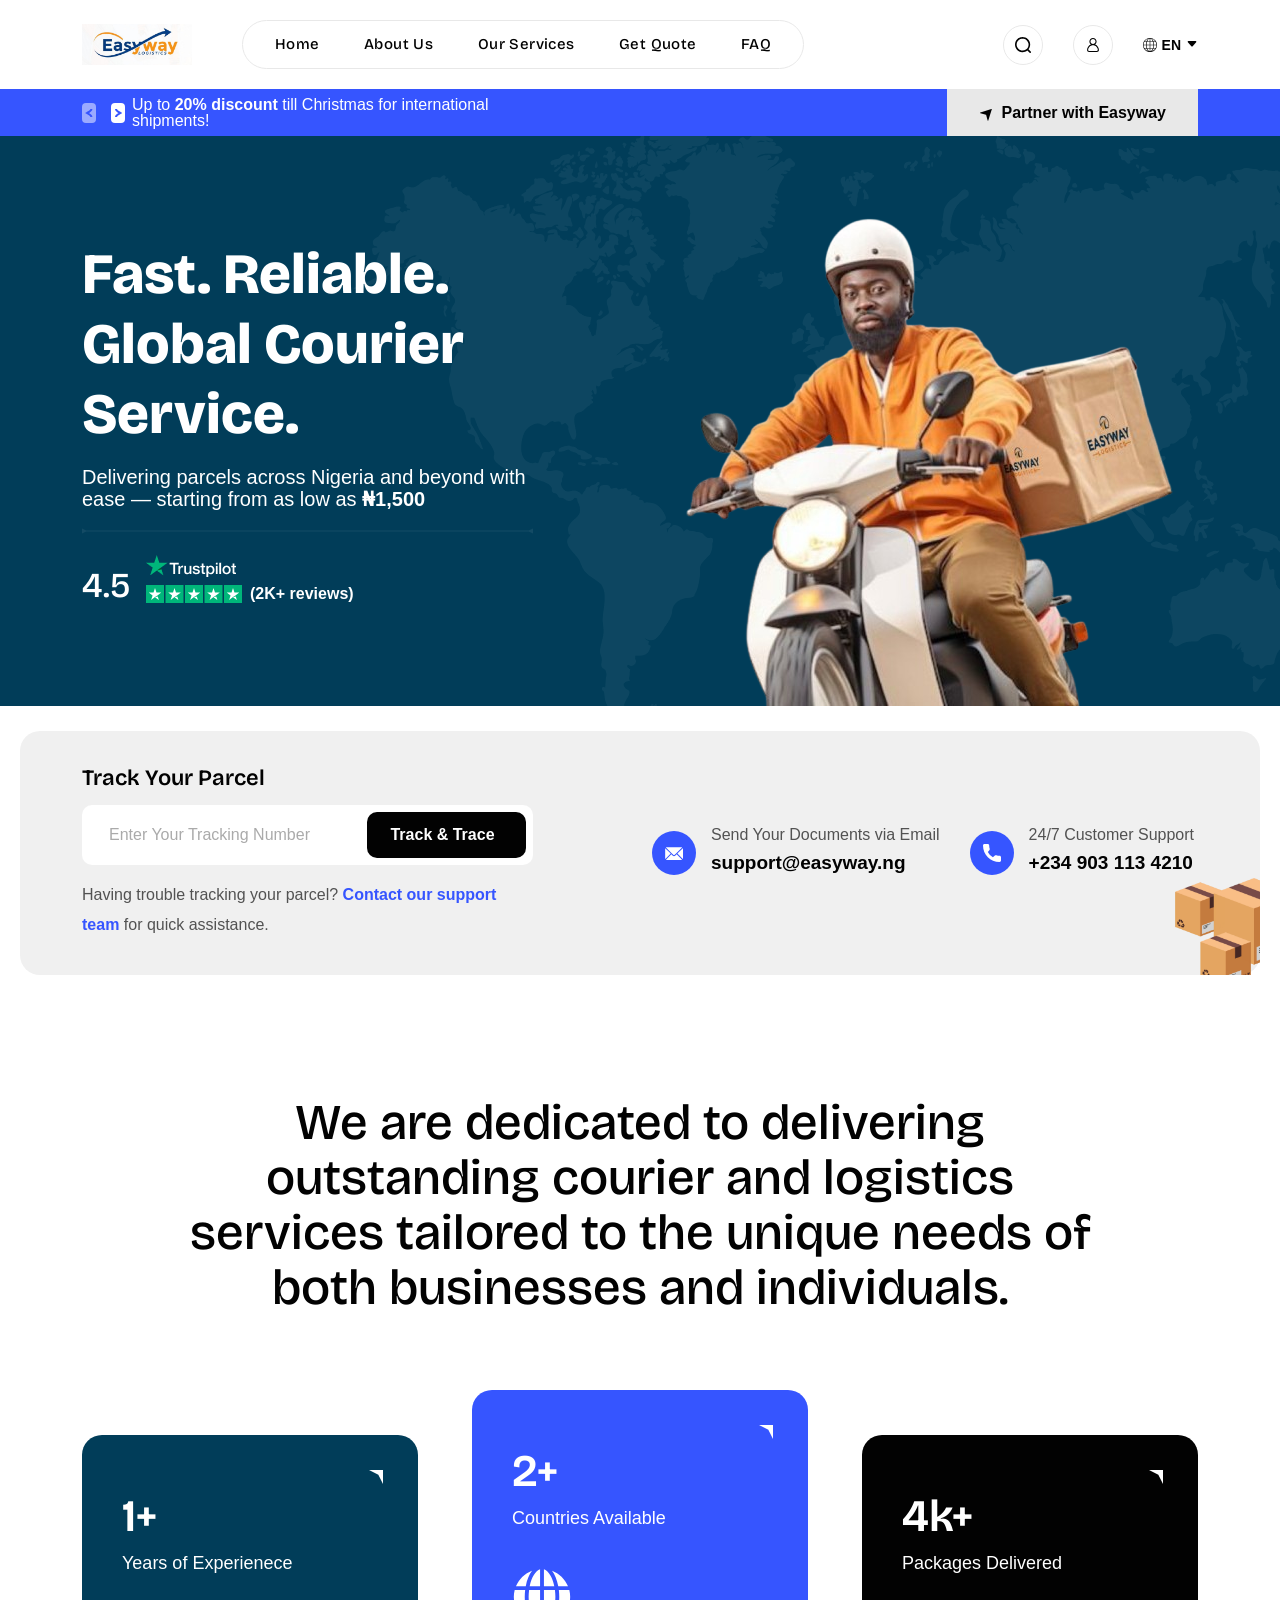
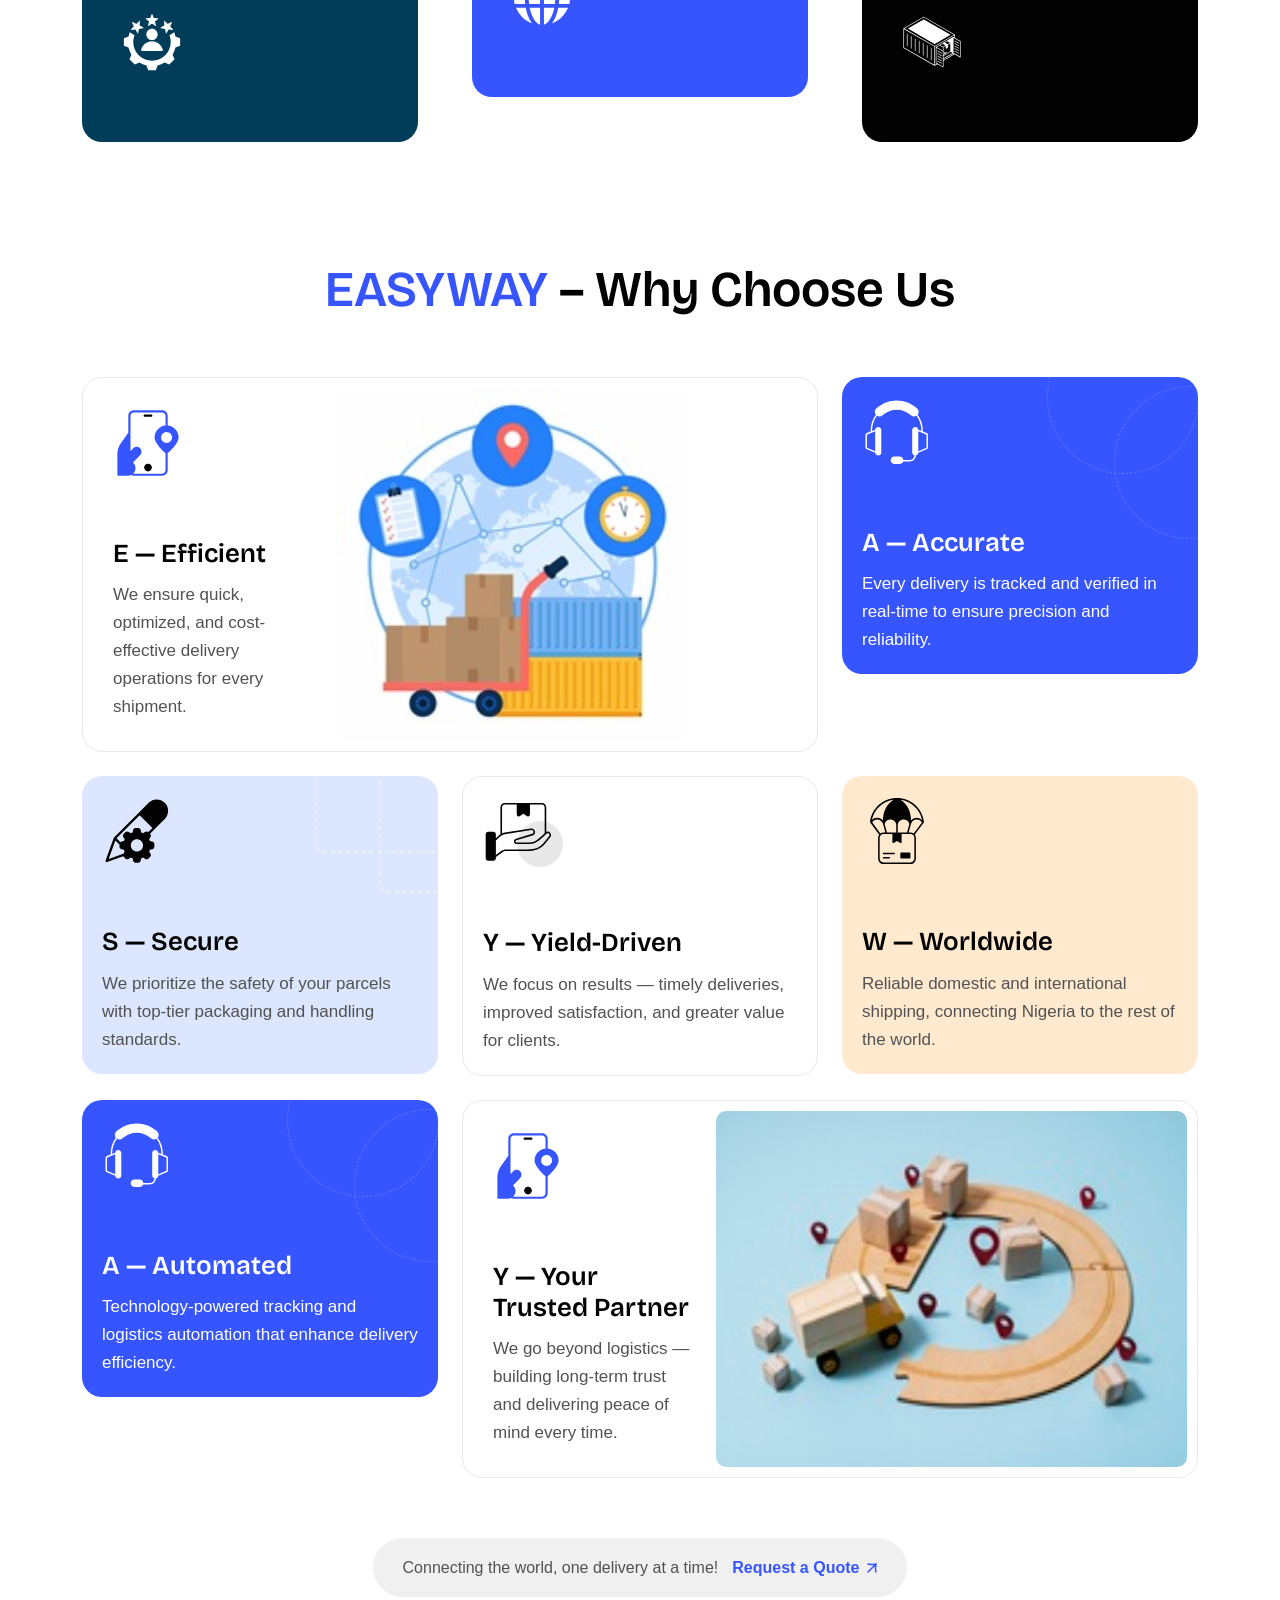
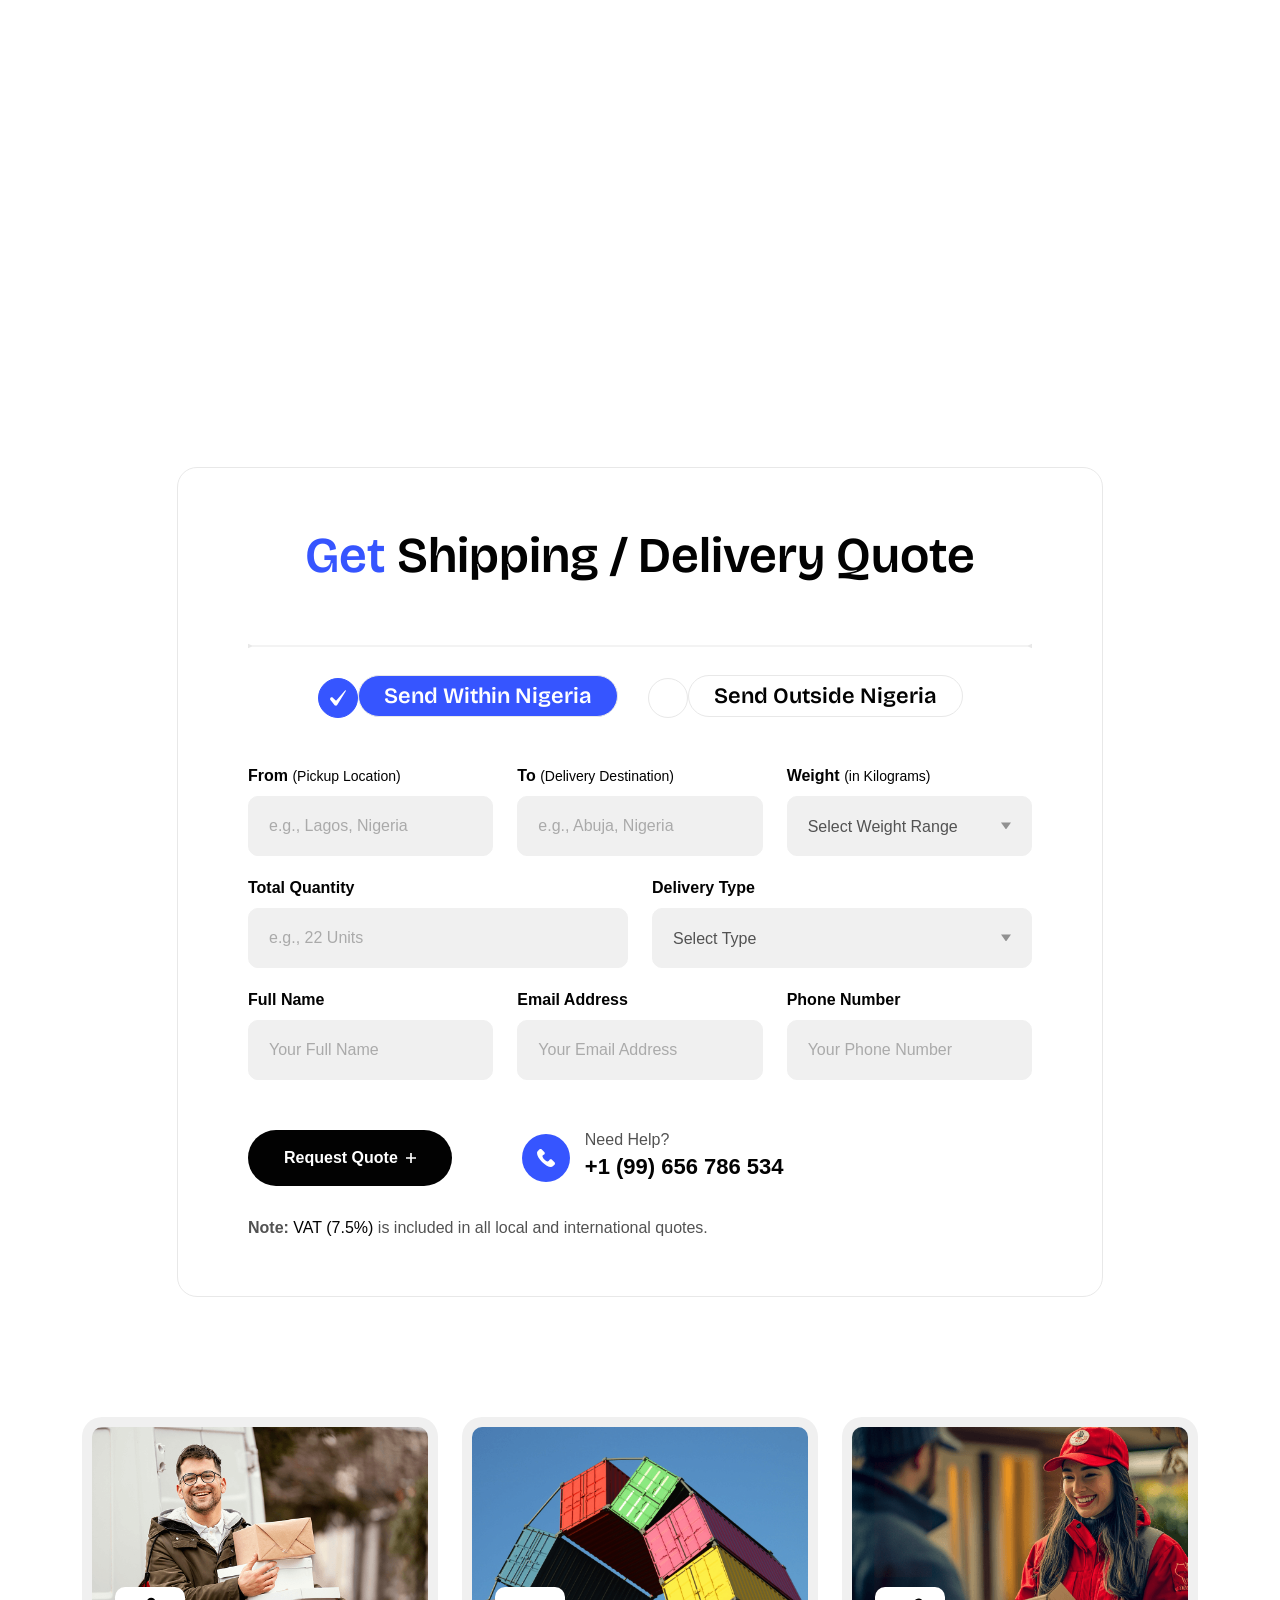
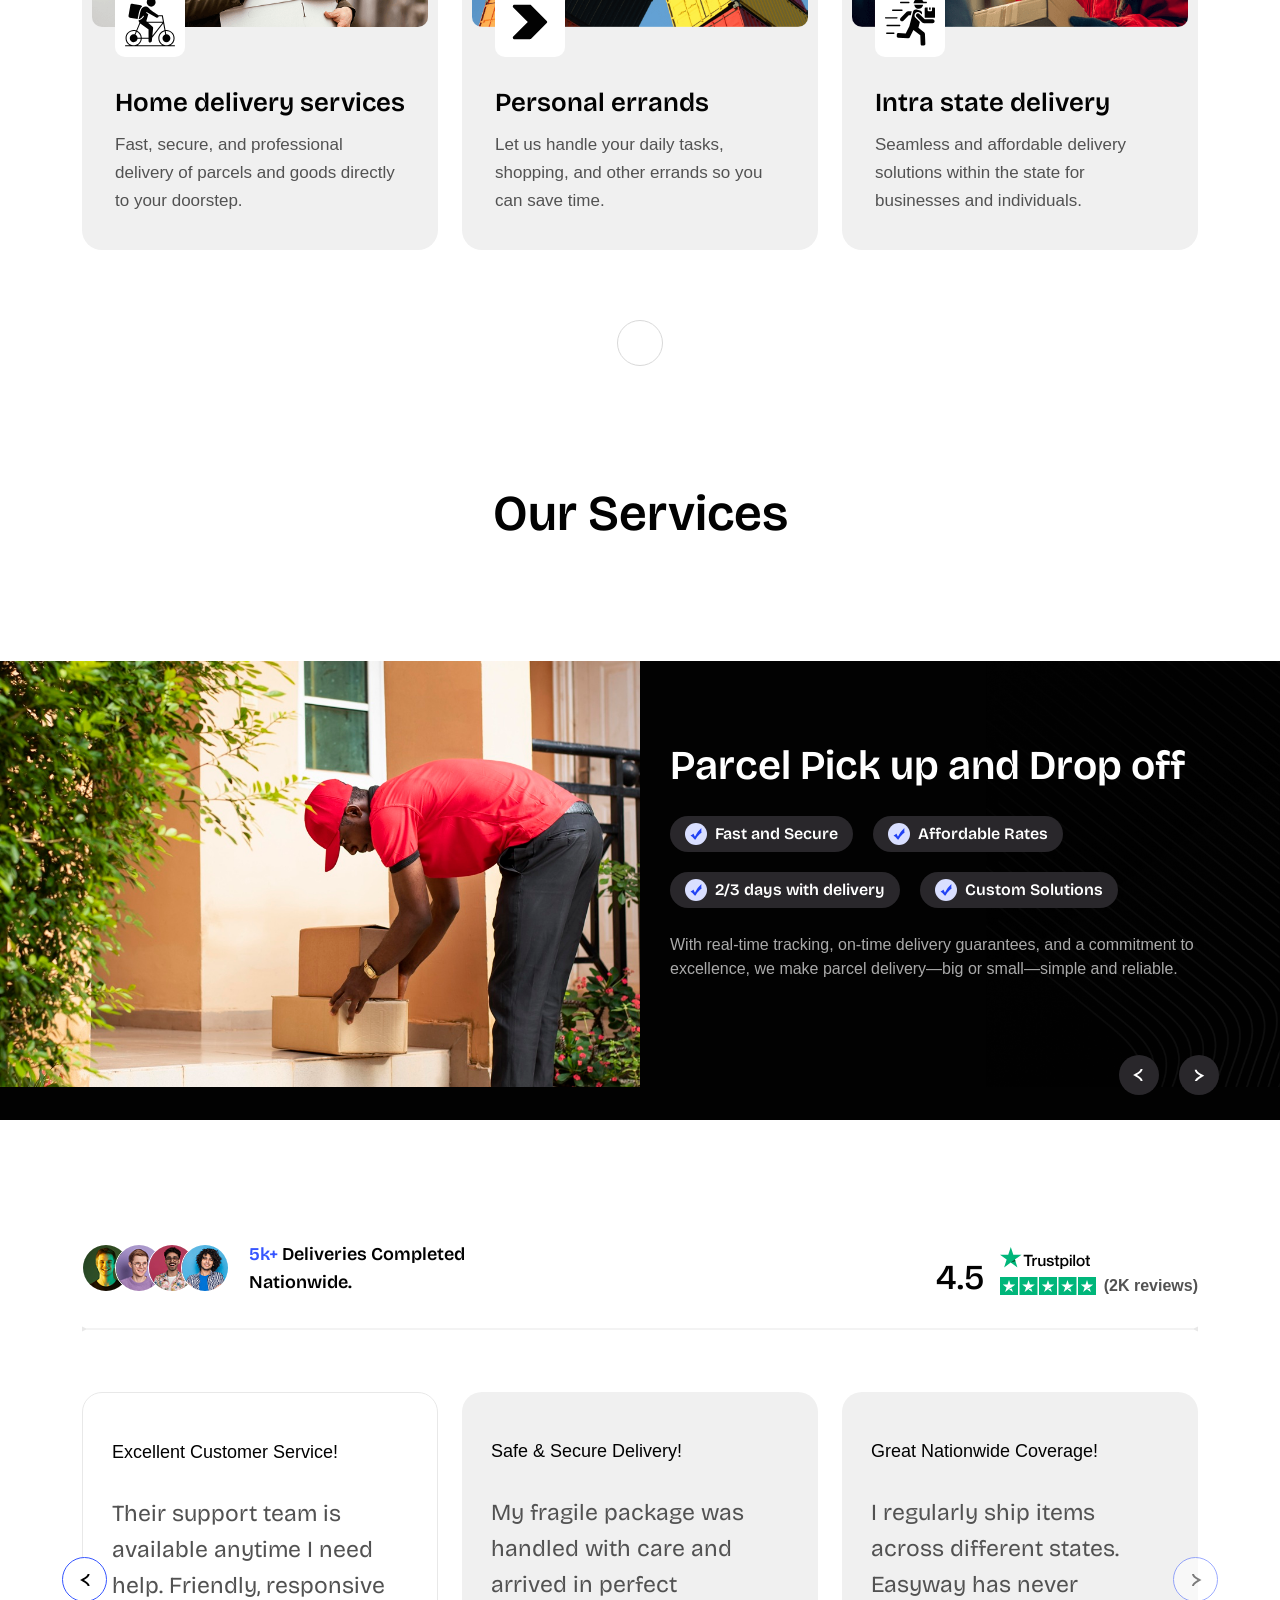
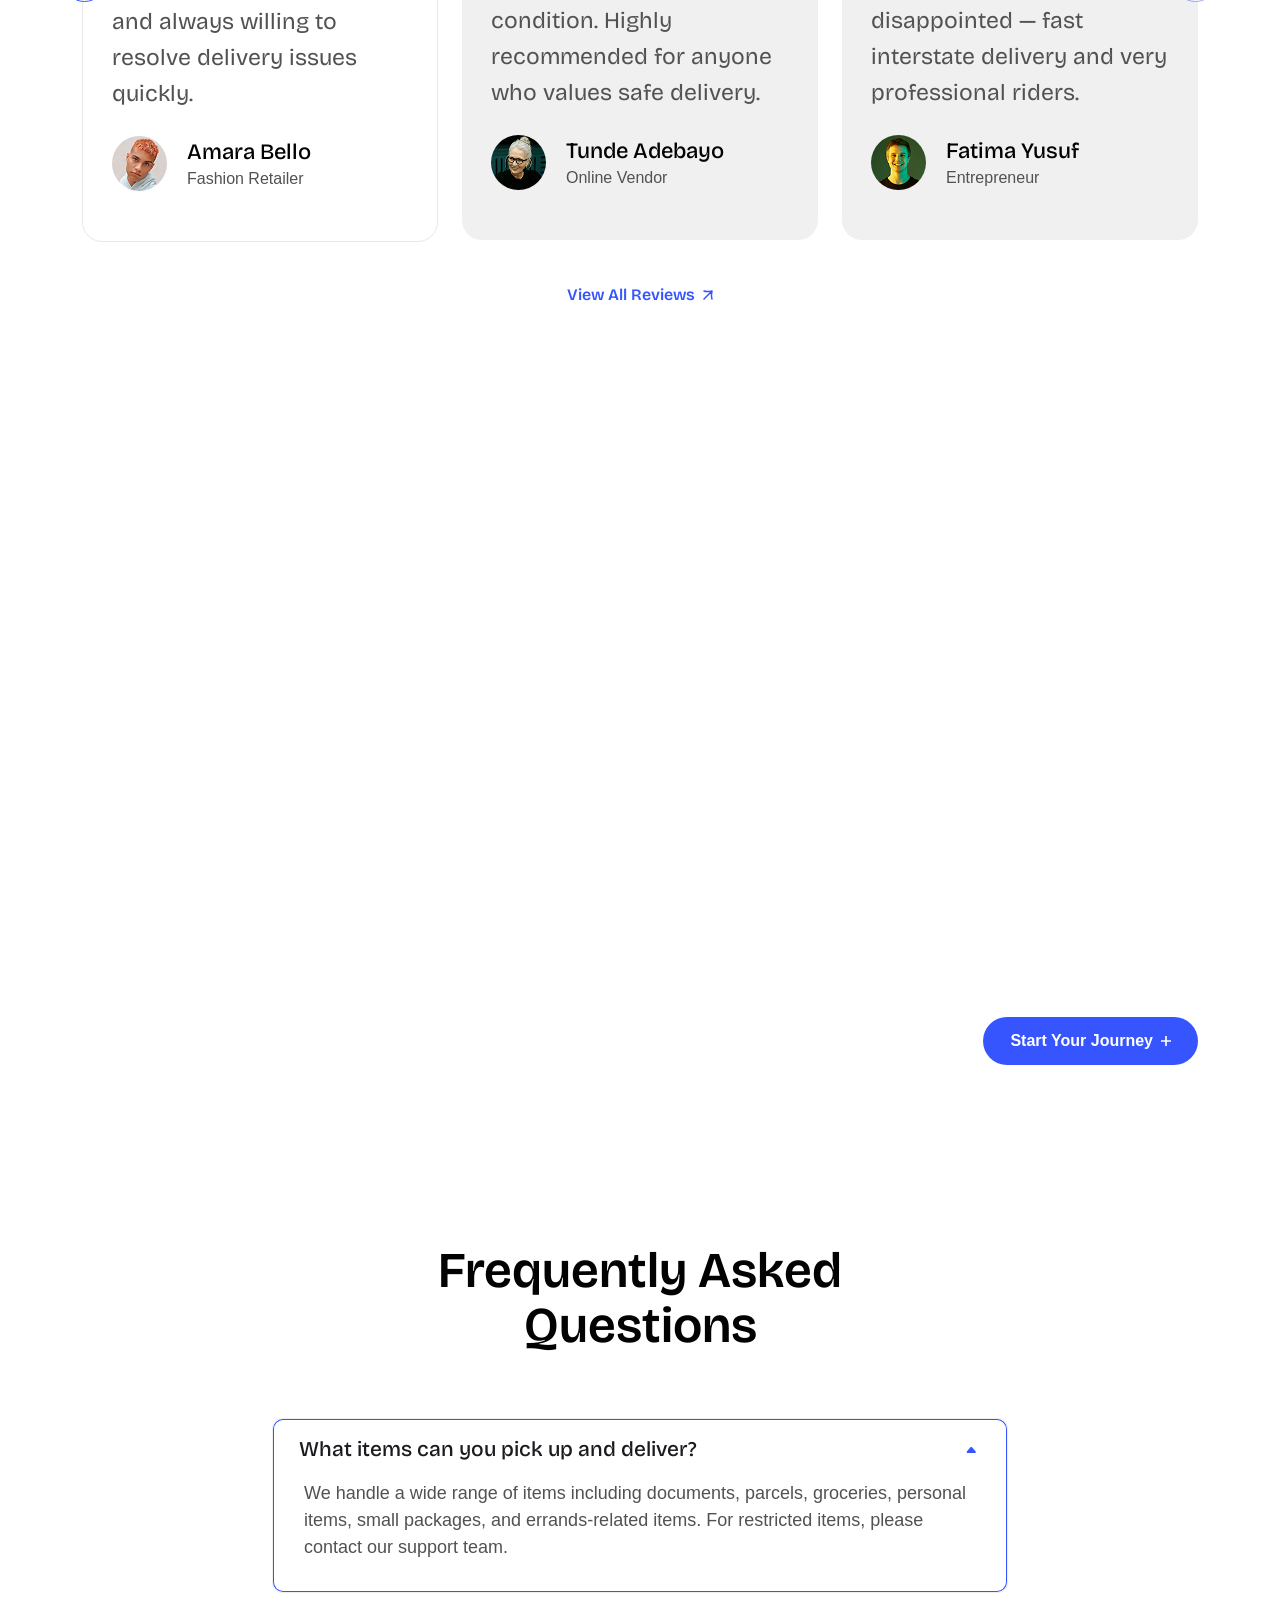
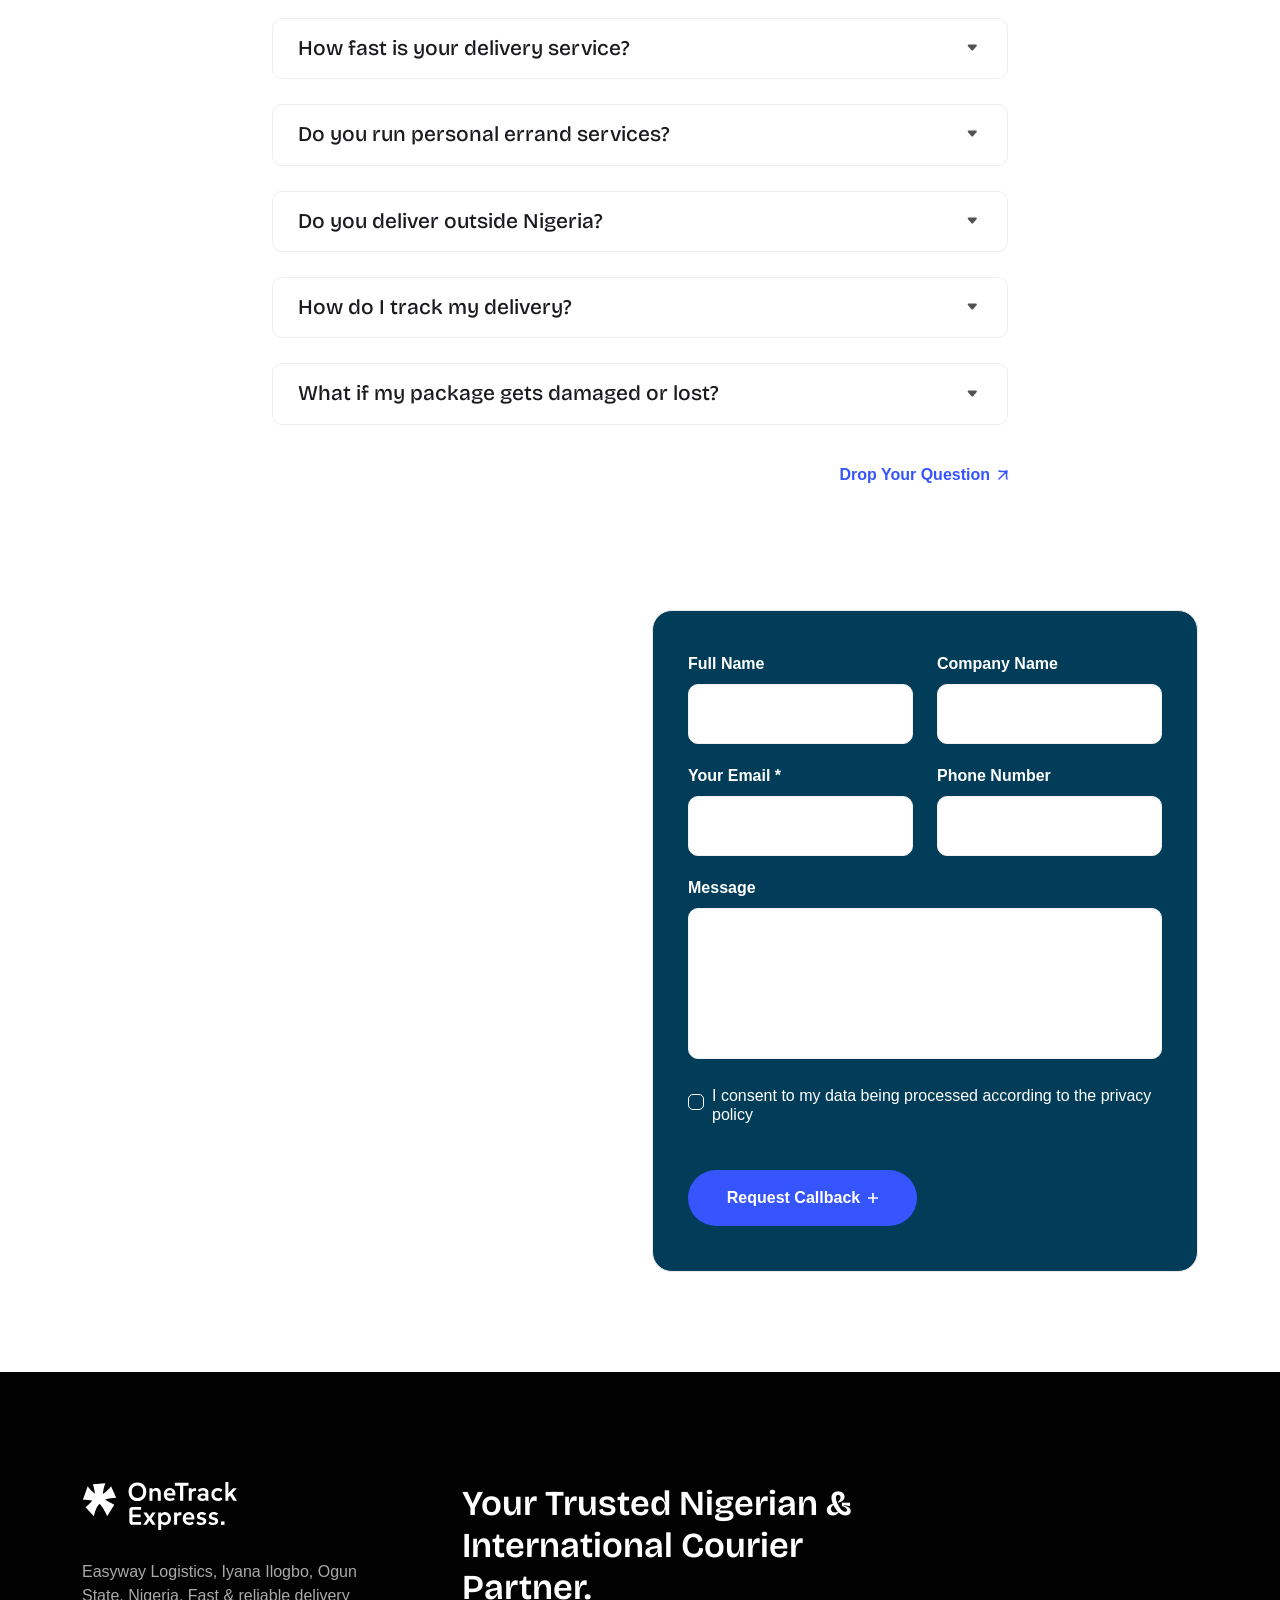
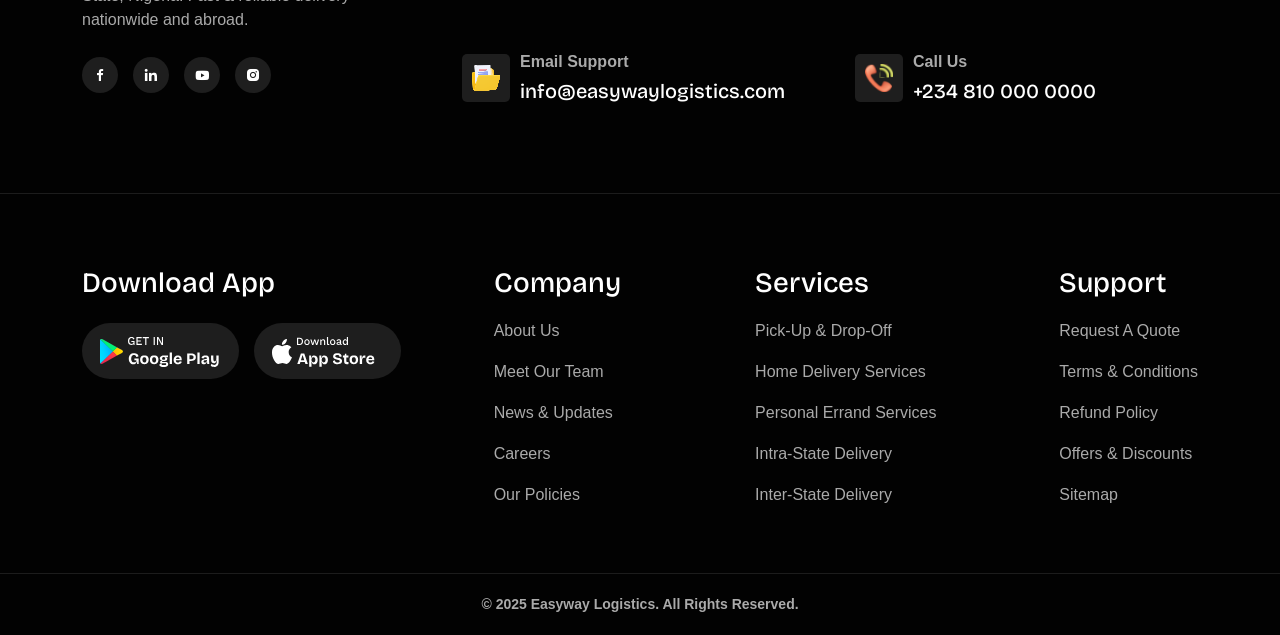
==== commit 70294f55: "try" ====
--- a/index.html
+++ b/index.html
@@ -82,118 +82,32 @@
                         </div>
                     </div>
                     <ul class="menu-list">
-                        <li class="menu-item-has-children active">
-                            <a href="index.html" class="drop-down">
+                        <li class="menu-item-has-children">
+                            <a href="#home">
                                 Home
-                                <i class="bi bi-caret-down-fill"></i>
-                            </a>
-                            <i class="bi bi-plus dropdown-icon"></i>
-                            <ul class="sub-menu">
-                                <li><a href="index.html">Main Home</a></li>
-                                <li><a href="maritime-transport.html">Maritime Transport</a></li>
-                                <li><a href="international-logistics.html">International Logistics</a></li>
-                                <li class="active"><a href="courier-service.html">Courier Service</a></li>
-                                <li><a href="freight.html">Freight</a></li>
-                            </ul>
-                        </li>
-                        <li class="menu-item-has-children">
-                            <a href="industries-details.html" class="drop-down">
-                                Industries
-                                <i class="bi bi-caret-down-fill"></i>
-                            </a>
-                            <i class="bi bi-plus dropdown-icon"></i>
-                            <ul class="sub-menu">
-                                <li><a href="industries-details.html">Renewable Energy</a></li>
-                                <li><a href="industries-details.html">Retail & E-commerce</a></li>
-                                <li><a href="industries-details.html">Energy and Oil & Gas</a></li>
-                                <li><a href="industries-details.html">Healthcare & Pharmaceuticals</a></li>
-                                <li><a href="industries-details.html">Fashion and Textiles</a></li>
-                                <li><a href="industries-details.html">Aerospace and Defense</a></li>
-                                <li><a href="industries-details.html">Forestry and Paper</a></li>
-                                <li><a href="industries-details.html">Sports and Entertainment</a></li>
-                                <li><a href="industries-details.html">Agriculture</a></li>
-                            </ul>
-                        </li>
-                        <li class="menu-item-has-children">
-                            <a href="#" class="drop-down">
-                                Company
-                                <i class="bi bi-caret-down-fill"></i>
-                            </a>
-                            <i class="bi bi-plus dropdown-icon"></i>
-                            <ul class="sub-menu">
-                                <li><a href="about.html">About Company</a></li>
-                                <li><a href="history.html"> Our History</a></li>
-                                <li class="menu-item-has-children">
-                                    <a href="#" class="drop-down">
-                                        Solution
-                                        <i class="bi-caret-right-fill dropdown-icon"></i>
-                                    </a>
-                                    <i class="bi bi-plus dropdown-icon"></i>
-                                    <ul class="sub-menu">
-                                        <li><a href="solution-01.html">Solution Style 1</a></li>
-                                        <li><a href="solution-02.html">Solution Style 2</a></li>
-                                        <li><a href="solution-details.html">Solution Details</a></li>
-                                    </ul>
-                                </li>
-                                <li class="menu-item-has-children">
-                                    <a href="#" class="drop-down">
-                                        Industries
-                                        <i class="bi-caret-right-fill dropdown-icon"></i>
-                                    </a>
-                                    <i class="bi bi-plus dropdown-icon"></i>
-                                    <ul class="sub-menu">
-                                        <li><a href="industries-01.html">Industries Style 1</a></li>
-                                        <li><a href="industries-02.html">Industries Style 2</a></li>
-                                        <li><a href="industries-details.html">Industries Details</a></li>
-                                    </ul>
-                                </li>
-                                <li class="menu-item-has-children">
-                                    <a href="#" class="drop-down">
-                                        Career
-                                        <i class="bi-caret-right-fill dropdown-icon"></i>
-                                    </a>
-                                    <i class="bi bi-plus dropdown-icon"></i>
-                                    <ul class="sub-menu">
-                                        <li><a href="career.html">Career</a></li>
-                                        <li><a href="career-details.html">Career Details</a></li>
-                                    </ul>
-                                </li>
-                                <li class="menu-item-has-children">
-                                    <a href="#" class="drop-down">
-                                        Our Team
-                                        <i class="bi-caret-right-fill dropdown-icon"></i>
-                                    </a>
-                                    <i class="bi bi-plus dropdown-icon"></i>
-                                    <ul class="sub-menu">
-                                        <li><a href="team.html">Team</a></li>
-                                        <li><a href="team-details.html">Team Details</a></li>
-                                    </ul>
-                                </li>
-                                <li><a href="faq.html">FAQ's</a></li>
-                                <li><a href="track-and-trace.html">Track & Trace</a></li>
-                                <li><a href="certification.html">Certification</a></li>
-                                <li><a href="terms-and-conditions.html">Terms & Conditions</a></li>
-                                <li><a href="pricing-plan.html">Pricing Plan</a></li>
-                                <li><a href="global-network.html">Global Network</a></li>
-                            </ul>
-                        </li>
-                        <li class="menu-item-has-children">
-                            <a href="shipment.html" class="drop-down">
-                                Shipment
                             </a>
                         </li>
                         <li class="menu-item-has-children">
-                            <a href="#" class="drop-down">
-                                Media
-                                <i class="bi bi-caret-down-fill"></i>
+                            <a href="#about">
+                                About Us
                             </a>
-                            <i class="bi bi-plus dropdown-icon"></i>
-                            <ul class="sub-menu">
-                                <li><a href="news-and-insight.html">News & Insight</a></li>
-                                <li><a href="news-standard.html">Standard</a></li>
-                                <li><a href="news-details.html">Insight Details</a></li>
-                            </ul>
                         </li>
+                        <li class="menu-item-has-children">
+                            <a href="#services" class="drop-down">
+                                Our Services
+                            </a>
+                        </li>
+                        <li class="menu-item-has-children">
+                            <a href="#quote" class="drop-down">
+                                Get Quote
+                            </a>
+                        </li>
+                        <li class="menu-item-has-children">
+                            <a href="#faq" class="drop-down">
+                                FAQ
+                            </a>
+                        </li>
+
                     </ul>
                     <div class="language-area d-xl-none d-flex">
                         <div class="language-btn">
@@ -220,10 +134,6 @@
                         </div>
                         <ul class="language-list">
                             <li><a href="#">English</a></li>
-                            <li><a href="#">Dutch</a></li>
-                            <li><a href="#">Japanese</a></li>
-                            <li><a href="#">Korean</a></li>
-                            <li><a href="#">Chinese</a></li>
                         </ul>
                     </div>
                     <a class="primary-btn2 btn-hover d-md-none d-flex " href="#">
@@ -246,29 +156,6 @@
                                         d="M15.7417 14.6098L13.486 12.3621C14.7088 10.8514 15.3054 8.9291 15.1526 6.99153C14.9998 5.05396 14.1093 3.24888 12.6648 1.94851C11.2203 0.648146 9.33193 -0.0483622 7.38901 0.00261294C5.44609 0.0535881 3.59681 0.84816 2.22248 2.22248C0.84816 3.59681 0.0535881 5.44609 0.00261294 7.38901C-0.0483622 9.33193 0.648146 11.2203 1.94851 12.6648C3.24888 14.1093 5.05396 14.9998 6.99153 15.1526C8.9291 15.3054 10.8514 14.7088 12.3621 13.486L14.6098 15.7417C14.6839 15.8164 14.7721 15.8757 14.8692 15.9161C14.9664 15.9566 15.0705 15.9774 15.1758 15.9774C15.281 15.9774 15.3852 15.9566 15.4823 15.9161C15.5794 15.8757 15.6676 15.8164 15.7417 15.7417C15.8164 15.6676 15.8757 15.5794 15.9161 15.4823C15.9566 15.3852 15.9774 15.281 15.9774 15.1758C15.9774 15.0705 15.9566 14.9664 15.9161 14.8692C15.8757 14.7721 15.8164 14.6839 15.7417 14.6098ZM1.62572 7.60368C1.62572 6.42135 1.97632 5.26557 2.63319 4.2825C3.29005 3.29943 4.22368 2.53322 5.31601 2.08076C6.40834 1.62831 7.61031 1.50992 8.76992 1.74058C9.92953 1.97124 10.9947 2.54059 11.8307 3.37662C12.6668 4.21266 13.2361 5.27783 13.4668 6.43744C13.6974 7.59705 13.579 8.79902 13.1266 9.89134C12.6741 10.9837 11.9079 11.9173 10.9249 12.5742C9.94178 13.231 8.78601 13.5816 7.60368 13.5816C6.01822 13.5816 4.49771 12.9518 3.37662 11.8307C2.25554 10.7096 1.62572 9.18913 1.62572 7.60368Z" />
                                 </g>
                             </svg>
-                        </div>
-                        <div class="search-input">
-                            <div class="search-close"></div>
-                            <form>
-                                <div class="search-group">
-                                    <div class="form-inner2">
-                                        <input type="text" placeholder="Enter your keywords">
-                                        <button type="submit"><i class="bi bi-search"></i></button>
-                                    </div>
-                                </div>
-                                <div class="quick-search">
-                                    <ul>
-                                        <li>Quick Search :</li>
-                                        <li><a href="solution-details.html">Freight Transportation</a></li>
-                                        <li><a href="solution-details.html">Logistics & Distribution</a></li>
-                                        <li><a href="solution-details.html">Ground Transportation</a></li>
-                                        <li><a href="solution-details.html">Reverse Logistics</a></li>
-                                        <li><a href="solution-details.html">Renewable Energy</a></li>
-                                        <li><a href="solution-details.html">Retail & E-commerce</a></li>
-                                        <li><a href="solution-details.html">Fashion and Textiles</a></li>
-                                    </ul>
-                                </div>
-                            </form>
                         </div>
                     </div>
                     <a href="login-page.html" class="login-btn">
@@ -296,10 +183,6 @@
                         </div>
                         <ul class="language-list">
                             <li><a href="#">English</a></li>
-                            <li><a href="#"> Dutch</a></li>
-                            <li><a href="#">Japanese</a></li>
-                            <li><a href="#">Korean</a></li>
-                            <li><a href="#">Chinese</a></li>
                         </ul>
                     </div>
                 </div>
@@ -391,287 +274,386 @@
     <!-- ===============================
      EASYWAY LOGISTICS - HERO SECTION
 ================================== -->
-    <div class="home4-banner-section">
-        <div class="container">
-            <div class="row align-items-center justify-content-between">
-                <!-- Text Content -->
-                <div class="col-xl-5 col-lg-6">
-                    <div class="banner-content-wrapper">
-                        <div class="banner-content">
-                            <h1 class="wow fadeInUp" data-wow-delay="0.2s">
-                                Fast. Reliable. Global Courier Service.
-                            </h1>
-                            <p class="wow fadeInUp" data-wow-delay="0.4s">
-                                Delivering parcels across Nigeria and beyond with ease — starting from as low as
-                                <strong>₦1,500</strong>
-                            </p>
-                        </div>
-
-                        <!-- Decorative Line -->
-                        <svg height="6" viewBox="0 0 536 6" xmlns="http://www.w3.org/2000/svg">
-                            <path
-                                d="M5 2.5L0 0.113249V5.88675L5 3.5V2.5ZM531 3.5L536 5.88675V0.113249L531 2.5V3.5ZM4.5 3V3.5H531.5V3V2.5H4.5V3Z"
-                                fill-opacity="0.15" />
-                        </svg>
-
-                        <!-- TrustPilot Rating -->
-                        <a href="https://www.trustpilot.com/review/easywaylogistics.com"
-                            class="trustpilot-rating-area wow fadeInUp" data-wow-delay="0.6s">
-                            <strong>4.5</strong>
-                            <div class="trustpilot-rating">
-                                <img src="assets/img/home4/icon/trustpilot-logo.png" alt="TrustPilot Logo">
-                                <div class="rating-area">
-                                    <img src="assets/img/home3/icon/trustpilot-star.svg" alt="Trust Rating">
-                                    <span>(2K+ reviews)</span>
-                                </div>
-                            </div>
-                        </a>
-                    </div>
-                </div>
-
-                <!-- Banner Image -->
-                <div class="col-xl-6 col-lg-6 col-md-8">
-                    <div class="banner-img-area text-center wow fadeInRight" data-wow-delay="0.5s">
-                        <img src="assets/img/easyway/delivery.png" alt="Easyway Logistics Delivery">
-                    </div>
-                </div>
-            </div>
+    <section id="home">
+        <div class="home4-banner-section">
+            <div class="container">
+                <div class="row align-items-center justify-content-between">
+                    <!-- Text Content -->
+                    <div class="col-xl-5 col-lg-6">
+                        <div class="banner-content-wrapper">
+                            <div class="banner-content">
+                                <h1 class="wow fadeInUp" data-wow-delay="0.2s">
+                                    Fast. Reliable. Global Courier Service.
+                                </h1>
+                                <p class="wow fadeInUp" data-wow-delay="0.4s">
+                                    Delivering parcels across Nigeria and beyond with ease — starting from as low as
+                                    <strong>₦1,500</strong>
+                                </p>
+                            </div>
+
+                            <!-- Decorative Line -->
+                            <svg height="6" viewBox="0 0 536 6" xmlns="http://www.w3.org/2000/svg">
+                                <path
+                                    d="M5 2.5L0 0.113249V5.88675L5 3.5V2.5ZM531 3.5L536 5.88675V0.113249L531 2.5V3.5ZM4.5 3V3.5H531.5V3V2.5H4.5V3Z"
+                                    fill-opacity="0.15" />
+                            </svg>
+
+                            <!-- TrustPilot Rating -->
+                            <a href="https://www.trustpilot.com/review/easywaylogistics.com"
+                                class="trustpilot-rating-area wow fadeInUp" data-wow-delay="0.6s">
+                                <strong>4.5</strong>
+                                <div class="trustpilot-rating">
+                                    <img src="assets/img/home4/icon/trustpilot-logo.png" alt="TrustPilot Logo">
+                                    <div class="rating-area">
+                                        <img src="assets/img/home3/icon/trustpilot-star.svg" alt="Trust Rating">
+                                        <span>(2K+ reviews)</span>
+                                    </div>
+                                </div>
+                            </a>
+                        </div>
+                    </div>
+
+                    <!-- Banner Image -->
+                    <div class="col-xl-6 col-lg-6 col-md-8">
+                        <div class="banner-img-area text-center wow fadeInRight" data-wow-delay="0.5s">
+                            <img src="assets/img/easyway/delivery.png" alt="Easyway Logistics Delivery">
+                        </div>
+                    </div>
+                </div>
+            </div>
+            <!-- Background Shape -->
+            <img class="shape" src="assets/img/home4/vector/banner-shape.png" alt="Decorative Shape">
         </div>
-        <!-- Background Shape -->
-        <img class="shape" src="assets/img/home4/vector/banner-shape.png" alt="Decorative Shape">
-    </div>
-
+    </section>
     <!-- home4 Banner Section End-->
 
     <!-- ===============================
      EASYWAY LOGISTICS - TRACKING & CONTACT SECTION
 ================================== -->
-    <div class="home2-contact-info three">
-        <div class="container">
-            <div class="row gy-4 align-items-center justify-content-between">
-                <!-- Tracking Area -->
-                <div class="col-xl-5 col-lg-7 col-md-7">
-                    <div class="contact-tracking-area">
-                        <h5>Track Your Parcel</h5>
-                        <form class="email-area" action="track.php" method="GET">
-                            <div class="form-inner">
-                                <input type="text" name="tracking_id" placeholder="Enter Your Tracking Number" required>
-                                <button class="primary-btn2 two black-bg btn-hover" type="submit">
-                                    Track & Trace
-                                    <svg width="10" height="10" viewBox="0 0 10 10" xmlns="http://www.w3.org/2000/svg">
+    <section id="track">
+        <div class="home2-contact-info three">
+            <div class="container">
+                <div class="row gy-4 align-items-center justify-content-between">
+                    <!-- Tracking Area -->
+                    <div class="col-xl-5 col-lg-7 col-md-7">
+                        <div class="contact-tracking-area">
+                            <h5>Track Your Parcel</h5>
+                            <form class="email-area" action="track.php" method="GET">
+                                <div class="form-inner">
+                                    <input type="text" name="tracking_id" placeholder="Enter Your Tracking Number"
+                                        required>
+                                    <button class="primary-btn2 two black-bg btn-hover" type="submit">
+                                        Track & Trace
+                                        <svg width="10" height="10" viewBox="0 0 10 10"
+                                            xmlns="http://www.w3.org/2000/svg">
+                                            <path
+                                                d="M5.83333 4.16667V0H4.16667V4.16667H0V5.83333H4.16667V10H5.83333V5.83333H10V4.16667H5.83333Z" />
+                                        </svg>
+                                        <span></span>
+                                    </button>
+                                </div>
+                            </form>
+                            <p>
+                                Having trouble tracking your parcel?
+                                <a href="contact.html">Contact our support team</a> for quick assistance.
+                            </p>
+                        </div>
+                    </div>
+
+                    <!-- Contact Info -->
+                    <div class="col-xl-6 col-lg-4 col-md-5">
+                        <ul class="contact-list">
+                            <!-- Email -->
+                            <li class="single-contact">
+                                <div class="icon">
+                                    <svg width="18" height="13" viewBox="0 0 18 13" xmlns="http://www.w3.org/2000/svg">
                                         <path
-                                            d="M5.83333 4.16667V0H4.16667V4.16667H0V5.83333H4.16667V10H5.83333V5.83333H10V4.16667H5.83333Z" />
+                                            d="M11.6632 7.3252L10.1556 8.83783C9.5443 9.4513 8.46866 9.46452 7.84411 8.83783L6.3365 7.3252L0.921875 12.7574C1.12343 12.8506 1.34565 12.9062 1.5819 12.9062H16.4178C16.6541 12.9062 16.8762 12.8507 17.0777 12.7574L11.6632 7.3252Z" />
+                                        <path
+                                            d="M16.418 0.25H1.58203C1.34578 0.25 1.12356 0.305617 0.922078 0.398816L6.70799 6.20392L8.59099 8.09322C8.79082 8.29305 9.20925 8.29305 9.40908 8.09322L11.2921 6.20392L17.0779 0.398781C16.8764 0.305547 16.6542 0.25 16.418 0.25ZM0.168258 1.13636V11.3242C0.168258 11.575 0.232172 11.809 0.33648 12.0199L5.76048 6.5783L0.168258 1.13636ZM17.8317 1.13629L12.4078 6.5783L17.8317 12.02C17.936 11.8091 18 11.575 18 11.3242V1.83203C18 1.58123 17.936 1.34716 17.8317 1.13629Z" />
                                     </svg>
-                                    <span></span>
-                                </button>
-                            </div>
-                        </form>
-                        <p>
-                            Having trouble tracking your parcel?
-                            <a href="contact.html">Contact our support team</a> for quick assistance.
-                        </p>
-                    </div>
-                </div>
-
-                <!-- Contact Info -->
-                <div class="col-xl-6 col-lg-4 col-md-5">
-                    <ul class="contact-list">
-                        <!-- Email -->
-                        <li class="single-contact">
-                            <div class="icon">
-                                <svg width="18" height="13" viewBox="0 0 18 13" xmlns="http://www.w3.org/2000/svg">
-                                    <path
-                                        d="M11.6632 7.3252L10.1556 8.83783C9.5443 9.4513 8.46866 9.46452 7.84411 8.83783L6.3365 7.3252L0.921875 12.7574C1.12343 12.8506 1.34565 12.9062 1.5819 12.9062H16.4178C16.6541 12.9062 16.8762 12.8507 17.0777 12.7574L11.6632 7.3252Z" />
-                                    <path
-                                        d="M16.418 0.25H1.58203C1.34578 0.25 1.12356 0.305617 0.922078 0.398816L6.70799 6.20392L8.59099 8.09322C8.79082 8.29305 9.20925 8.29305 9.40908 8.09322L11.2921 6.20392L17.0779 0.398781C16.8764 0.305547 16.6542 0.25 16.418 0.25ZM0.168258 1.13636V11.3242C0.168258 11.575 0.232172 11.809 0.33648 12.0199L5.76048 6.5783L0.168258 1.13636ZM17.8317 1.13629L12.4078 6.5783L17.8317 12.02C17.936 11.8091 18 11.575 18 11.3242V1.83203C18 1.58123 17.936 1.34716 17.8317 1.13629Z" />
-                                </svg>
-                            </div>
-                            <div class="contact-content">
-                                <p>Send Your Documents via Email</p>
-                                <a href="mailto:support@easyway.ng">support@easyway.ng</a>
-                            </div>
-                        </li>
-
-                        <!-- Phone -->
-                        <li class="single-contact">
-                            <div class="icon">
-                                <svg width="18" height="18" viewBox="0 0 18 18" xmlns="http://www.w3.org/2000/svg">
-                                    <path
-                                        d="M16.5556 11.8149C15.4536 11.8149 14.3716 11.6425 13.3462 11.3037C12.8437 11.1323 12.226 11.2895 11.9194 11.6045L9.89547 13.1323C7.54831 11.8794 6.1025 10.4341 4.86669 8.10452L6.34958 6.13334C6.73484 5.74859 6.87303 5.18656 6.70747 4.65922C6.36716 3.62844 6.19428 2.5469 6.19428 1.4444C6.19433 0.647951 5.54638 0 4.74997 0H1.44436C0.647951 0 0 0.647951 0 1.44436C0 10.5732 7.42676 17.9999 16.5556 17.9999C17.352 17.9999 18 17.352 18 16.5556V13.2592C18 12.4629 17.352 11.8149 16.5556 11.8149Z" />
-                                </svg>
-                            </div>
-                            <div class="contact-content">
-                                <p>24/7 Customer Support</p>
-                                <a href="tel:+2349031134210">+234 903 113 4210</a>
-                            </div>
-                        </li>
-                    </ul>
-                </div>
-            </div>
+                                </div>
+                                <div class="contact-content">
+                                    <p>Send Your Documents via Email</p>
+                                    <a href="mailto:support@easyway.ng">support@easyway.ng</a>
+                                </div>
+                            </li>
+
+                            <!-- Phone -->
+                            <li class="single-contact">
+                                <div class="icon">
+                                    <svg width="18" height="18" viewBox="0 0 18 18" xmlns="http://www.w3.org/2000/svg">
+                                        <path
+                                            d="M16.5556 11.8149C15.4536 11.8149 14.3716 11.6425 13.3462 11.3037C12.8437 11.1323 12.226 11.2895 11.9194 11.6045L9.89547 13.1323C7.54831 11.8794 6.1025 10.4341 4.86669 8.10452L6.34958 6.13334C6.73484 5.74859 6.87303 5.18656 6.70747 4.65922C6.36716 3.62844 6.19428 2.5469 6.19428 1.4444C6.19433 0.647951 5.54638 0 4.74997 0H1.44436C0.647951 0 0 0.647951 0 1.44436C0 10.5732 7.42676 17.9999 16.5556 17.9999C17.352 17.9999 18 17.352 18 16.5556V13.2592C18 12.4629 17.352 11.8149 16.5556 11.8149Z" />
+                                    </svg>
+                                </div>
+                                <div class="contact-content">
+                                    <p>24/7 Customer Support</p>
+                                    <a href="tel:+2349031134210">+234 903 113 4210</a>
+                                </div>
+                            </li>
+                        </ul>
+                    </div>
+                </div>
+            </div>
+
+            <!-- Decorative Shapes -->
+            <img class="img-1" src="assets/img/home4/vector/home4-contact-info-shape1.png" alt="Decorative Shape 1">
+            <img class="img-2" src="assets/img/home4/vector/home4-contact-info-shape2.png" alt="Decorative Shape 2">
         </div>
-
-        <!-- Decorative Shapes -->
-        <img class="img-1" src="assets/img/home4/vector/home4-contact-info-shape1.png" alt="Decorative Shape 1">
-        <img class="img-2" src="assets/img/home4/vector/home4-contact-info-shape2.png" alt="Decorative Shape 2">
-    </div>
+    </section>
     <!-- ===============================
      END TRACKING & CONTACT SECTION
 ================================== -->
-
-    <!-- Home4 Feature Card Section Start -->
-    <div class="home4-feature-card-section mb-120">
-        <div class="container">
-            <div class="row justify-content-center wow animate fadeInDown" data-wow-delay="200ms"
-                data-wow-duration="1500ms">
-                <div class="col-xxl-6 col-xl-8 col-lg-7">
-                    <div class="section-title text-center mb-60">
-                        <h2><span>EASYWAY</span> – Why Choose Us</h2>
-                    </div>
-                </div>
-            </div>
-
-            <div class="row g-4">
-                <div class="col-xl-8 col-lg-12 wow animate fadeInUp" data-wow-delay="200ms" data-wow-duration="1500ms">
-                    <div class="feature-card one">
-                        <div class="feature-content-wrap">
-                            <div class="feature-icon">
-                                <img src="assets/img/home4/icon/feature-icon-img1.svg" alt="">
-                            </div>
-                            <div class="feature-content">
-                                <h3>E — Efficient</h3>
-                                <p>We ensure quick, optimized, and cost-effective delivery operations for every
-                                    shipment.</p>
-                            </div>
-                        </div>
-                        <div class="feature-img-wrap">
-                            <img src="assets/img/easyway/efficient.jpg" alt="">
-                        </div>
-                    </div>
-                </div>
-
-                <div class="col-lg-4 col-md-6 wow animate fadeInUp" data-wow-delay="400ms" data-wow-duration="1500ms">
-                    <div class="feature-card two">
-                        <div class="feature-content-wrap">
-                            <div class="feature-icon">
-                                <img src="assets/img/home4/icon/feature-icon-img2.svg" alt="">
-                            </div>
-                            <div class="feature-content">
-                                <h3>A — Accurate</h3>
-                                <p>Every delivery is tracked and verified in real-time to ensure precision and
-                                    reliability.</p>
-                            </div>
-                        </div>
-                        <img class="vector-img" src="assets/img/home4/vector/featurea-card-4-vector2.png" alt="">
-                    </div>
-                </div>
-
-                <div class="col-lg-4 col-md-6 wow animate fadeInUp" data-wow-delay="600ms" data-wow-duration="1500ms">
-                    <div class="feature-card three">
-                        <div class="feature-content-wrap">
-                            <div class="feature-icon">
-                                <img src="assets/img/home4/icon/feature-icon-img3.svg" alt="">
-                            </div>
-                            <div class="feature-content">
-                                <h3>S — Secure</h3>
-                                <p>We prioritize the safety of your parcels with top-tier packaging and handling
-                                    standards.</p>
-                            </div>
-                        </div>
-                        <img class="vetor-img2" src="assets/img/home4/vector/featurea-card-4-vector.png" alt="">
-                    </div>
-                </div>
-
-                <div class="col-lg-4 col-md-6 wow animate fadeInDown" data-wow-delay="400ms" data-wow-duration="1500ms">
-                    <div class="feature-card four">
-                        <div class="feature-content-wrap">
-                            <div class="feature-icon">
-                                <img src="assets/img/home4/icon/feature-icon-img4.svg" alt="">
-                            </div>
-                            <div class="feature-content">
-                                <h3>Y — Yield-Driven</h3>
-                                <p>We focus on results — timely deliveries, improved satisfaction, and greater value for
-                                    clients.</p>
-                            </div>
-                        </div>
-                    </div>
-                </div>
-
-                <div class="col-lg-4 col-md-6 wow animate fadeInDown" data-wow-delay="200ms" data-wow-duration="1500ms">
-                    <div class="feature-card five">
-                        <div class="feature-content-wrap">
-                            <div class="feature-icon">
-                                <img src="assets/img/home4/icon/feature-icon-img5.svg" alt="">
-                            </div>
-                            <div class="feature-content">
-                                <h3>W — Worldwide</h3>
-                                <p>Reliable domestic and international shipping, connecting Nigeria to the rest of the
-                                    world.</p>
-                            </div>
-                        </div>
-                    </div>
-                </div>
-
-                <div class="col-lg-4 col-md-6 wow animate fadeInUp" data-wow-delay="400ms" data-wow-duration="1500ms">
-                    <div class="feature-card two">
-                        <div class="feature-content-wrap">
-                            <div class="feature-icon">
-                                <img src="assets/img/home4/icon/feature-icon-img2.svg" alt="">
-                            </div>
-                            <div class="feature-content">
-                                <h3>A — Automated</h3>
-                                <p>Technology-powered tracking and logistics automation that enhance delivery
-                                    efficiency.</p>
-                            </div>
-                        </div>
-                        <img class="vector-img" src="assets/img/home4/vector/featurea-card-4-vector2.png" alt="">
-                    </div>
-                </div>
-
-                <div class="col-xl-8 col-lg-12 wow animate fadeInUp" data-wow-delay="200ms" data-wow-duration="1500ms">
-                    <div class="feature-card one">
-                        <div class="feature-content-wrap">
-                            <div class="feature-icon">
-                                <img src="assets/img/home4/icon/feature-icon-img1.svg" alt="">
-                            </div>
-                            <div class="feature-content">
-                                <h3>Y — Your Trusted Partner</h3>
-                                <p>We go beyond logistics — building long-term trust and delivering peace of mind every
-                                    time.</p>
-                            </div>
-                        </div>
-                        <div class="feature-img-wrap">
-                            <img src="assets/img/easyway/allaround.jpg" alt="">
-                        </div>
-                    </div>
-                </div>
-            </div>
-
-            <div class="row">
-                <div class="col-lg-12 d-flex align-items-center justify-content-center">
-                    <div class="tracking-btn mt-60">
-                        <p>Connecting the world, one delivery at a time!</p>
-                        <a class="track-btn" href="get-in-touch.html">
-                            Request a Quote
-                            <svg width="10" height="10" viewBox="0 0 10 10" xmlns="http://www.w3.org/2000/svg">
-                                <path d="M1 9L9 1M9 1C7.22222 1.33333 3.33333 2 1 1M9 1C8.66667 2.66667 8 6.33333 9 9"
-                                    stroke-width="1.5" stroke-linecap="round"></path>
+    <section id="about">
+        <!-- Home4 Counter Section Start -->
+        <div class="home4-counter-section mb-120">
+            <div class="container">
+                <div class="row justify-content-center">
+                    <div class="col-xxl-9 col-lg-10">
+                        <div class="section-title text-center mb-120">
+                            <h2>We are dedicated to delivering outstanding courier and logistics services tailored to
+                                the
+                                unique needs of both businesses and individuals.</h2>
+                        </div>
+                    </div>
+                </div>
+                <div class="row gy-4 align-items-center justify-content-center">
+                    <div class="col-lg-4 col-md-6 col-sm-6 wow animate fadeInDown" data-wow-delay="200ms"
+                        data-wow-duration="1500ms">
+                        <div class="counter-card">
+                            <div class="icon">
+                                <svg width="14" height="14" viewBox="0 0 14 14" xmlns="http://www.w3.org/2000/svg">
+                                    <path d="M0 0H14V14L9.33333 4.66667L0 0Z" />
+                                </svg>
+                            </div>
+                            <div class="counter-content">
+                                <h2>
+                                    <span class="counter">8</span>+
+                                </h2>
+                                <p> Years of Experienece </p>
+                            </div>
+                            <svg width="60" height="60" viewBox="0 0 60 60" xmlns="http://www.w3.org/2000/svg">
+                                <path fill-rule="evenodd" clip-rule="evenodd"
+                                    d="M52.1099 20.3492C52.6814 21.6565 53.135 23.0122 53.4654 24.4002L58.125 26.1938V33.8063L53.4642 35.6003C52.8728 38.0831 51.8892 40.4558 50.5505 42.6288L52.5789 47.1961L47.196 52.5791L42.6302 50.5512C40.4567 51.8904 38.0834 52.8742 35.5998 53.4655L33.8064 58.125H26.1939L24.3998 53.4642C21.917 52.8728 19.5443 51.8892 17.3713 50.5505L12.8039 52.5789L7.42113 47.1961L9.44906 42.6304C8.10992 40.4568 7.12611 38.0835 6.53473 35.5999L1.875 33.8063V26.1938L6.53531 24.3999C6.86565 23.0121 7.31925 21.6566 7.8907 20.3495L12.5231 23.1963C11.7014 25.3056 11.25 27.6 11.25 30.0001C11.25 40.3563 19.6438 48.75 30 48.75C40.3562 48.75 48.75 40.3563 48.75 30.0001C48.75 27.6 48.2987 25.3055 47.4768 23.1965L52.1099 20.3492ZM10.4497 10.0498C10.1975 9.93634 9.93645 10.1974 10.0499 10.4496L11.7273 14.1803C11.7777 14.2924 11.7581 14.4164 11.6755 14.5075L8.92734 17.5372C8.74043 17.7433 8.90754 18.0713 9.1841 18.0411L13.2505 17.5988C13.3091 17.5917 13.3685 17.6022 13.4211 17.629C13.4736 17.6558 13.517 17.6976 13.5457 17.7492L15.578 21.2991C15.7163 21.5405 16.0796 21.4829 16.1365 21.2106L16.9723 17.2065C16.9836 17.1486 17.0119 17.0954 17.0537 17.0537C17.0954 17.012 17.1486 16.9836 17.2065 16.9723L21.2107 16.1365C21.483 16.0797 21.5406 15.7161 21.2992 15.578L17.7493 13.5457C17.6978 13.517 17.6559 13.4736 17.6291 13.421C17.6024 13.3685 17.5919 13.3091 17.599 13.2505L18.0414 9.18412C18.0715 8.90755 17.7435 8.74044 17.5375 8.92736L14.5077 11.6754C14.4645 11.7156 14.4102 11.742 14.352 11.7512C14.2937 11.7605 14.2339 11.7522 14.1804 11.7273L10.4497 10.0498ZM49.9502 10.4497C50.0637 10.1976 49.8026 9.93646 49.5504 10.0499L45.8197 11.7273C45.7662 11.7522 45.7065 11.7605 45.6482 11.7513C45.5899 11.742 45.5357 11.7156 45.4925 11.6754L42.4628 8.92736C42.2568 8.74044 41.9288 8.90755 41.9589 9.18412L42.4012 13.2505C42.4084 13.3091 42.3979 13.3685 42.3711 13.421C42.3443 13.4736 42.3025 13.517 42.2509 13.5457L38.7011 15.578C38.4596 15.7163 38.5172 16.0797 38.7895 16.1365L42.7936 16.9723C42.8515 16.9836 42.9047 17.012 42.9464 17.0537C42.9882 17.0954 43.0165 17.1486 43.0279 17.2065L43.8637 21.2107C43.9206 21.4831 44.2841 21.5406 44.4223 21.2992L46.4544 17.7493C46.4831 17.6978 46.5265 17.6559 46.5791 17.6291C46.6317 17.6023 46.691 17.5918 46.7496 17.5989L50.816 18.0413C51.0926 18.0714 51.2597 17.7434 51.0728 17.5374L48.3247 14.5076C48.2846 14.4643 48.2582 14.4101 48.2489 14.3518C48.2397 14.2936 48.248 14.2338 48.2728 14.1803L49.9502 10.4497ZM30.2828 2.06896L31.7346 5.89302C31.7549 5.94845 31.7912 5.99658 31.8389 6.03127C31.8866 6.06597 31.9436 6.08564 32.0026 6.08779L36.0881 6.28689C36.366 6.30037 36.4798 6.65052 36.2629 6.82478L33.0746 9.38732C33.0282 9.42372 32.9936 9.47314 32.9754 9.52926C32.9572 9.58539 32.9561 9.64568 32.9722 9.70244L34.0453 13.6495C34.1183 13.918 33.8205 14.1343 33.5878 13.982L30.1655 11.7416C30.1165 11.7087 30.0588 11.6911 29.9998 11.6911C29.9408 11.6911 29.8831 11.7087 29.8342 11.7416L26.4118 13.982C26.1791 14.1343 25.8813 13.918 25.9543 13.6497L27.0274 9.70255C27.0436 9.6458 27.0425 9.58551 27.0242 9.52938C27.006 9.47326 26.9715 9.42384 26.925 9.38744L23.7368 6.8249C23.52 6.65064 23.6337 6.3006 23.9115 6.28701L27.9971 6.08791C28.0561 6.08576 28.1131 6.06608 28.1609 6.03139C28.2086 5.9967 28.2449 5.94857 28.2652 5.89314L29.717 2.06908C29.8153 1.81033 30.1847 1.81033 30.2828 2.06896ZM30 16.7721C26.8985 16.7721 24.3844 19.2864 24.3844 22.3877C24.3844 25.4891 26.8986 28.0034 30 28.0034C33.1014 28.0034 35.6156 25.4891 35.6156 22.3877C35.6156 19.2864 33.1015 16.7721 30 16.7721ZM20.2008 39.0871L39.7991 39.087C40.1311 39.087 40.4168 38.9494 40.6237 38.6897C40.8307 38.4301 40.9012 38.121 40.8273 37.7973C39.6988 32.8595 35.2798 29.1752 30 29.1752C24.7201 29.1752 20.3011 32.8595 19.1726 37.7973C19.0986 38.121 19.1691 38.4301 19.376 38.6897C19.5831 38.9494 19.8689 39.0871 20.2008 39.0871Z" />
                             </svg>
-                        </a>
+                        </div>
+                    </div>
+                    <div class="col-lg-4 col-md-6 col-sm-6 d-flex justify-content-lg-center wow animate fadeInUp"
+                        data-wow-delay="200ms" data-wow-duration="1500ms">
+                        <div class="counter-card two">
+                            <div class="icon">
+                                <svg width="14" height="14" viewBox="0 0 14 14" xmlns="http://www.w3.org/2000/svg">
+                                    <path d="M0 0H14V14L9.33333 4.66667L0 0Z" />
+                                </svg>
+                            </div>
+                            <div class="counter-content">
+                                <h2>
+                                    <span class="counter">18</span>+
+                                </h2>
+                                <p>Countries Available</p>
+                            </div>
+                            <svg width="60" height="60" viewBox="0 0 60 60" xmlns="http://www.w3.org/2000/svg">
+                                <path
+                                    d="M56.0246 40.7624C54.5454 44.312 52.3598 47.5237 49.6007 50.2023C46.8415 52.8808 43.5665 54.9703 39.9746 56.3437C42.8059 52.6499 45.0559 47.3062 46.2559 40.8562C46.2746 40.8187 46.2746 40.7999 46.2746 40.7624H56.0246ZM42.3184 40.7624C40.4809 49.7812 36.4309 56.3624 31.9309 57.8624V40.7624H42.3184ZM28.0684 40.7624V57.8624C23.5684 56.3624 19.4996 49.7812 17.6809 40.7624H28.0684ZM20.0246 56.3249C16.4328 54.9516 13.1577 52.8621 10.3986 50.1835C7.63943 47.505 5.45382 44.2933 3.97461 40.7437H13.7246C13.7246 40.7437 13.7246 40.7812 13.7434 40.7999C14.9434 47.2687 17.1934 52.6124 20.0246 56.3062V56.3249ZM12.7496 29.9999C12.7496 32.3437 12.8996 34.6499 13.1621 36.8812H2.68086C2.11836 34.6499 1.81836 32.3437 1.81836 29.9999C1.81836 27.6562 2.11836 25.3499 2.68086 23.1187H13.1621C12.8809 25.3499 12.7496 27.6562 12.7496 29.9999ZM28.0684 23.1187V36.8812H17.0996C16.8184 34.6499 16.6309 32.3624 16.6309 29.9999C16.6309 27.6374 16.8184 25.3499 17.0996 23.1187H28.0684ZM43.3871 29.9999C43.3871 32.3624 43.1996 34.6499 42.9184 36.8812H31.9496V23.1187H42.9184C43.1996 25.3499 43.3871 27.6374 43.3871 29.9999ZM58.1809 29.9999C58.1809 32.3437 57.8809 34.6499 57.3184 36.8812H46.8371C47.1184 34.6499 47.2496 32.3437 47.2496 29.9999C47.2496 27.6562 47.0996 25.3499 46.8371 23.1187H57.3184C57.8809 25.3499 58.1809 27.6562 58.1809 29.9999ZM56.0246 19.2374H46.2746C46.2746 19.2374 46.2746 19.1999 46.2559 19.1812C45.0559 12.7124 42.8059 7.3687 39.9746 3.67495C47.1184 6.41245 53.0059 11.9812 56.0246 19.2562V19.2374ZM42.3184 19.2374H31.9309V2.13745C36.4309 3.63745 40.4996 10.2187 42.3184 19.2374ZM28.0684 2.13745V19.2374H17.6809C19.5184 10.2187 23.5684 3.63745 28.0684 2.13745ZM20.0246 3.67495C17.1934 7.3687 14.9434 12.7124 13.7434 19.1624C13.7246 19.1999 13.7246 19.2187 13.7246 19.2562H3.97461C6.97461 11.9812 12.8809 6.41245 20.0246 3.67495Z" />
+                            </svg>
+                        </div>
+                    </div>
+                    <div class="col-lg-4 col-md-6 col-sm-6 d-flex justify-content-lg-end wow animate fadeInDown"
+                        data-wow-delay="200ms" data-wow-duration="1500ms">
+                        <div class="counter-card three">
+                            <div class="icon">
+                                <svg width="14" height="14" viewBox="0 0 14 14" xmlns="http://www.w3.org/2000/svg">
+                                    <path d="M0 0H14V14L9.33333 4.66667L0 0Z" />
+                                </svg>
+                            </div>
+                            <div class="counter-content">
+                                <h2>
+                                    <span class="counter">26</span>k+
+                                </h2>
+                                <p>Packages Delivered</p>
+                            </div>
+                            <svg width="60" height="60" viewBox="0 0 60 60" xmlns="http://www.w3.org/2000/svg">
+                                <path
+                                    d="M44.4451 40.8454C44.4997 40.8454 44.5633 40.8272 44.6088 40.7999L44.9815 40.5818C45.1361 40.4909 45.1906 40.2909 45.0997 40.1272C45.0545 40.0519 44.9815 39.9974 44.8966 39.9753C44.8116 39.9532 44.7213 39.9653 44.6451 40.009L44.2724 40.2272C44.1179 40.3181 44.0633 40.5181 44.1542 40.6818C44.227 40.7818 44.3361 40.8454 44.4451 40.8454ZM42.0906 41.0818C42.1451 41.0818 42.2088 41.0636 42.2542 41.0363L43.027 40.5909C43.1815 40.4999 43.2361 40.2999 43.1451 40.1363C43.0999 40.061 43.027 40.0065 42.942 39.9844C42.857 39.9623 42.7668 39.9744 42.6906 40.0181L41.9179 40.4636C41.7633 40.5545 41.7088 40.7545 41.7997 40.9181C41.8633 41.0181 41.9724 41.0818 42.0906 41.0818ZM43.6088 40.6181L41.927 41.5999C41.7724 41.6909 41.7179 41.8909 41.8088 42.0545C41.8724 42.1636 41.9815 42.2181 42.0997 42.2181C42.1542 42.2181 42.2179 42.1999 42.2633 42.1727L43.9451 41.1909C44.0997 41.0999 44.1542 40.8999 44.0633 40.7363C44.0178 40.6614 43.9449 40.6072 43.86 40.5851C43.7752 40.563 43.685 40.5749 43.6088 40.6181ZM35.4815 39.2999L39.4179 41.5727C39.4724 41.5999 39.527 41.6181 39.5815 41.6181C39.6997 41.6181 39.8088 41.5545 39.8724 41.4545C39.9633 41.2999 39.9088 41.0909 39.7542 40.9999L35.8179 38.7272C35.6633 38.6363 35.4542 38.6909 35.3633 38.8454C35.2724 38.9999 35.327 39.209 35.4815 39.2999ZM35.4815 41.7999L39.4179 44.0727C39.4724 44.0999 39.527 44.1181 39.5815 44.1181C39.6997 44.1181 39.8088 44.0545 39.8724 43.9545C39.9633 43.7999 39.9088 43.5909 39.7542 43.4999L35.8179 41.2272C35.6633 41.1363 35.4542 41.1909 35.3633 41.3454C35.2724 41.4999 35.327 41.709 35.4815 41.7999ZM35.4815 44.2999L39.4179 46.5727C39.4724 46.5999 39.527 46.6181 39.5815 46.6181C39.6997 46.6181 39.8088 46.5545 39.8724 46.4545C39.9633 46.2999 39.9088 46.0909 39.7542 45.9999L35.8179 43.7272C35.6633 43.6363 35.4542 43.6909 35.3633 43.8454C35.2724 43.9999 35.327 44.1999 35.4815 44.2999ZM35.4815 46.7999L39.4179 49.0727C39.4724 49.0999 39.527 49.1181 39.5815 49.1181C39.6997 49.1181 39.8088 49.0545 39.8724 48.9545C39.9633 48.7999 39.9088 48.5909 39.7542 48.4999L35.8179 46.2272C35.6633 46.1363 35.4542 46.1909 35.3633 46.3454C35.2724 46.4999 35.327 46.6999 35.4815 46.7999ZM35.4815 49.2999L39.4179 51.5727C39.4724 51.5999 39.527 51.6181 39.5815 51.6181C39.6997 51.6181 39.8088 51.5545 39.8724 51.4545C39.9633 51.2999 39.9088 51.0909 39.7542 50.9999L35.8179 48.7272C35.6633 48.6363 35.4542 48.6909 35.3633 48.8454C35.2724 48.9999 35.327 49.1999 35.4815 49.2999Z" />
+                                <path
+                                    d="M58.4724 29.0727L52.9996 25.9091L53.0087 22.7909V22.7818C53.0087 22.7727 52.9996 22.7636 52.9996 22.7545C52.9996 22.7091 52.9815 22.6727 52.9633 22.6363C52.9542 22.6181 52.9451 22.6091 52.936 22.5909C52.9178 22.5636 52.8906 22.5454 52.8633 22.5181L52.836 22.4909L21.9087 4.64542C21.8582 4.61419 21.8 4.59766 21.7406 4.59766C21.6812 4.59766 21.6229 4.61419 21.5724 4.64542L1.58146 16.2636C1.57237 16.2727 1.57237 16.2818 1.56328 16.2818C1.53601 16.3 1.50874 16.3272 1.48146 16.3636C1.43831 16.4141 1.41561 16.479 1.41783 16.5454L1.36328 35.5909C1.36328 35.7091 1.42692 35.8181 1.52692 35.8818L32.4542 53.7363C32.5087 53.7636 32.5633 53.7818 32.6178 53.7818C32.6724 53.7818 32.7269 53.7636 32.7815 53.7363L35.4815 52.1727L40.9996 55.3545C41.0542 55.3818 41.1087 55.4 41.1633 55.4C41.2178 55.4 41.2815 55.3818 41.3269 55.3545C41.4269 55.2909 41.4906 55.1818 41.4906 55.0636V48.6727L52.5997 42.2181L58.1178 45.4C58.1724 45.4272 58.2269 45.4454 58.2815 45.4454C58.336 45.4454 58.3997 45.4272 58.4451 45.4C58.5451 45.3363 58.6087 45.2272 58.6087 45.1091V29.3636C58.6205 29.3069 58.6135 29.2479 58.5889 29.1955C58.5644 29.143 58.5235 29.1 58.4724 29.0727ZM32.2996 52.8727L2.02692 35.4L2.08146 17.1272L32.3451 34.6L32.2996 52.8727ZM32.6815 34.0181L2.40874 16.5454L21.7451 5.31814L52.0087 22.7909L32.6815 34.0181ZM32.9633 52.8727L33.0178 34.6L52.3451 23.3727L52.336 25.5272L51.4087 24.9909C51.3614 24.965 51.308 24.9525 51.2542 24.9545H51.236C51.2269 24.9545 51.2178 24.9636 51.2087 24.9636H51.1542L51.0996 24.9909C51.0906 24.9909 51.0815 24.9909 51.0724 25L37.4633 32.9L33.9451 34.9454C33.9451 34.9454 33.9451 34.9545 33.936 34.9545C33.8906 34.9818 33.8542 35.0181 33.8269 35.0636C33.7996 35.1091 33.7906 35.1636 33.7906 35.2181V35.2363L33.7451 50.9636C33.7451 50.9818 33.7542 50.9909 33.7542 51.0091C33.7542 51.0272 33.7633 51.0545 33.7633 51.0727C33.7633 51.0818 33.7633 51.0909 33.7724 51.1C33.7815 51.1181 33.7906 51.1272 33.7996 51.1363C33.8087 51.1545 33.8178 51.1636 33.8269 51.1818C33.8451 51.2 33.8633 51.2181 33.8906 51.2363L33.9087 51.2545L34.836 51.7909L32.9633 52.8727ZM43.9087 36.7C43.9633 36.7272 44.0178 36.7454 44.0724 36.7454C44.1269 36.7454 44.1906 36.7272 44.236 36.7L45.8724 35.7545C45.9724 35.6909 46.036 35.5818 46.036 35.4636V32.7272L48.2815 31.4272V39.2636L41.4996 43.2V35.3636L43.7451 34.0636V36.409C43.7451 36.5272 43.8087 36.6363 43.9087 36.7ZM42.8906 30.5181L45.136 29.2091L47.9542 30.8545L45.7087 32.1636L42.8906 30.5181ZM48.6087 39.8454L50.536 41.0091L41.4996 46.2545V43.9727L48.6087 39.8454ZM40.8451 43.7818V46.7C40.7906 46.8 40.7906 46.9181 40.8451 47.0181V54.4909L34.3996 50.7727L34.4451 35.809L40.8451 39.509V43.7818ZM40.8451 38.7363L34.7724 35.2363L37.7178 33.5272L40.8451 35.3727V38.7363ZM41.1724 34.7909L38.3724 33.1363L40.6087 31.8363L43.4178 33.4818L41.1724 34.7909ZM41.5087 47.909V47.0272L51.1996 41.4L51.9633 41.8363L41.5087 47.909ZM57.9724 44.5454L51.5269 40.8272L51.5724 25.8636L52.4178 26.3545L52.4996 26.4L57.9724 29.5636V44.5454Z" />
+                                <path
+                                    d="M52.6084 29.3453L56.5448 31.618C56.5994 31.6453 56.6539 31.6634 56.7084 31.6634C56.8266 31.6634 56.9357 31.5998 56.9994 31.4998C57.0903 31.3453 57.0357 31.1362 56.8812 31.0453L52.9448 28.7725C52.7903 28.6816 52.5812 28.7362 52.4903 28.8907C52.3994 29.0544 52.4539 29.2544 52.6084 29.3453ZM56.8812 33.5453L52.9448 31.2725C52.7903 31.1816 52.5812 31.2362 52.4903 31.3907C52.3994 31.5453 52.4539 31.7544 52.6084 31.8453L56.5448 34.118C56.5994 34.1453 56.6539 34.1634 56.7084 34.1634C56.8266 34.1634 56.9357 34.0998 56.9994 33.9998C57.0903 33.8453 57.0357 33.6362 56.8812 33.5453ZM56.8812 36.0453L52.9448 33.7725C52.7903 33.6816 52.5812 33.7362 52.4903 33.8907C52.3994 34.0453 52.4539 34.2544 52.6084 34.3453L56.5448 36.618C56.5994 36.6453 56.6539 36.6634 56.7084 36.6634C56.8266 36.6634 56.9357 36.5998 56.9994 36.4998C57.0903 36.3453 57.0357 36.1362 56.8812 36.0453ZM56.8812 38.5453L52.9448 36.2725C52.7903 36.1816 52.5812 36.2362 52.4903 36.3907C52.3994 36.5453 52.4539 36.7544 52.6084 36.8453L56.5448 39.118C56.5994 39.1453 56.6539 39.1634 56.7084 39.1634C56.8266 39.1634 56.9357 39.0998 56.9994 38.9998C57.0903 38.8453 57.0357 38.6362 56.8812 38.5453ZM56.8812 41.0453L52.9448 38.7725C52.7903 38.6816 52.5812 38.7362 52.4903 38.8907C52.3994 39.0453 52.4539 39.2544 52.6084 39.3453L56.5448 41.618C56.5994 41.6453 56.6539 41.6634 56.7084 41.6634C56.8266 41.6634 56.9357 41.5998 56.9994 41.4998C57.0903 41.3453 57.0357 41.1362 56.8812 41.0453ZM29.1994 48.2362C29.3812 48.2362 29.5266 48.0907 29.5266 47.9089V35.9544C29.5266 35.7725 29.3812 35.6271 29.1994 35.6271C29.0175 35.6271 28.8721 35.7725 28.8721 35.9544V47.9089C28.863 48.0907 29.0175 48.2362 29.1994 48.2362ZM25.1994 45.9271C25.3812 45.9271 25.5266 45.7816 25.5266 45.5998V33.6453C25.5266 33.4634 25.3812 33.318 25.1994 33.318C25.0175 33.318 24.8721 33.4634 24.8721 33.6453V45.5998C24.863 45.7816 25.0084 45.9271 25.1994 45.9271ZM21.1903 43.618C21.3721 43.618 21.5175 43.4725 21.5175 43.2907V31.3362C21.5175 31.1544 21.3721 31.0089 21.1903 31.0089C21.0084 31.0089 20.863 31.1544 20.863 31.3362V43.2907C20.863 43.4634 21.0084 43.618 21.1903 43.618ZM17.1903 41.2998C17.3721 41.2998 17.5175 41.1544 17.5175 40.9725V29.018C17.5175 28.8362 17.3721 28.6907 17.1903 28.6907C17.0084 28.6907 16.863 28.8362 16.863 29.018V40.9725C16.8539 41.1544 17.0084 41.2998 17.1903 41.2998ZM13.1812 38.9907C13.363 38.9907 13.5084 38.8453 13.5084 38.6634V26.7089C13.5084 26.5271 13.363 26.3816 13.1812 26.3816C12.9994 26.3816 12.8539 26.5271 12.8539 26.7089V38.6634C12.8539 38.8453 12.9994 38.9907 13.1812 38.9907ZM9.18117 36.6816C9.36299 36.6816 9.50844 36.5362 9.50844 36.3544V24.3998C9.50844 24.218 9.36299 24.0725 9.18117 24.0725C8.99935 24.0725 8.8539 24.218 8.8539 24.3998V36.3544C8.8539 36.5362 8.99935 36.6816 9.18117 36.6816ZM5.18117 34.3725C5.36299 34.3725 5.50844 34.2271 5.50844 34.0453V22.0907C5.50844 21.9089 5.36299 21.7634 5.18117 21.7634C4.99935 21.7634 4.8539 21.9089 4.8539 22.0907V34.0453C4.84481 34.218 4.99935 34.3725 5.18117 34.3725ZM48.0903 22.5089L21.9175 7.39981C21.867 7.36859 21.8088 7.35205 21.7494 7.35205C21.6899 7.35205 21.6317 7.36859 21.5812 7.39981L6.33572 16.2544C6.23572 16.318 6.17208 16.4271 6.17208 16.5453C6.17208 16.6634 6.23572 16.7725 6.33572 16.8362L32.5084 31.9453C32.563 31.9725 32.6175 31.9907 32.6721 31.9907C32.7266 31.9907 32.7903 31.9725 32.8357 31.9453L48.0903 23.0907C48.1903 23.0271 48.2539 22.918 48.2539 22.7998C48.2539 22.6816 48.1903 22.5725 48.0903 22.5089Z" />
+                            </svg>
+                        </div>
                     </div>
                 </div>
             </div>
         </div>
-    </div>
-    <!-- Home4 Feature Card Section End -->
+        <!-- Home4 Counter Section End -->
+        <!-- Home4 Feature Card Section Start -->
+        <div class="home4-feature-card-section mb-120">
+            <div class="container">
+                <div class="row justify-content-center wow animate fadeInDown" data-wow-delay="200ms"
+                    data-wow-duration="1500ms">
+                    <div class="col-xxl-6 col-xl-8 col-lg-7">
+                        <div class="section-title text-center mb-60">
+                            <h2><span>EASYWAY</span> – Why Choose Us</h2>
+                        </div>
+                    </div>
+                </div>
+
+                <div class="row g-4">
+                    <div class="col-xl-8 col-lg-12 wow animate fadeInUp" data-wow-delay="200ms"
+                        data-wow-duration="1500ms">
+                        <div class="feature-card one">
+                            <div class="feature-content-wrap">
+                                <div class="feature-icon">
+                                    <img src="assets/img/home4/icon/feature-icon-img1.svg" alt="">
+                                </div>
+                                <div class="feature-content">
+                                    <h3>E — Efficient</h3>
+                                    <p>We ensure quick, optimized, and cost-effective delivery operations for every
+                                        shipment.</p>
+                                </div>
+                            </div>
+                            <div class="feature-img-wrap">
+                                <img src="assets/img/easyway/efficient.jpg" alt="">
+                            </div>
+                        </div>
+                    </div>
+
+                    <div class="col-lg-4 col-md-6 wow animate fadeInUp" data-wow-delay="400ms"
+                        data-wow-duration="1500ms">
+                        <div class="feature-card two">
+                            <div class="feature-content-wrap">
+                                <div class="feature-icon">
+                                    <img src="assets/img/home4/icon/feature-icon-img2.svg" alt="">
+                                </div>
+                                <div class="feature-content">
+                                    <h3>A — Accurate</h3>
+                                    <p>Every delivery is tracked and verified in real-time to ensure precision and
+                                        reliability.</p>
+                                </div>
+                            </div>
+                            <img class="vector-img" src="assets/img/home4/vector/featurea-card-4-vector2.png" alt="">
+                        </div>
+                    </div>
+
+                    <div class="col-lg-4 col-md-6 wow animate fadeInUp" data-wow-delay="600ms"
+                        data-wow-duration="1500ms">
+                        <div class="feature-card three">
+                            <div class="feature-content-wrap">
+                                <div class="feature-icon">
+                                    <img src="assets/img/home4/icon/feature-icon-img3.svg" alt="">
+                                </div>
+                                <div class="feature-content">
+                                    <h3>S — Secure</h3>
+                                    <p>We prioritize the safety of your parcels with top-tier packaging and handling
+                                        standards.</p>
+                                </div>
+                            </div>
+                            <img class="vetor-img2" src="assets/img/home4/vector/featurea-card-4-vector.png" alt="">
+                        </div>
+                    </div>
+
+                    <div class="col-lg-4 col-md-6 wow animate fadeInDown" data-wow-delay="400ms"
+                        data-wow-duration="1500ms">
+                        <div class="feature-card four">
+                            <div class="feature-content-wrap">
+                                <div class="feature-icon">
+                                    <img src="assets/img/home4/icon/feature-icon-img4.svg" alt="">
+                                </div>
+                                <div class="feature-content">
+                                    <h3>Y — Yield-Driven</h3>
+                                    <p>We focus on results — timely deliveries, improved satisfaction, and greater value
+                                        for
+                                        clients.</p>
+                                </div>
+                            </div>
+                        </div>
+                    </div>
+
+                    <div class="col-lg-4 col-md-6 wow animate fadeInDown" data-wow-delay="200ms"
+                        data-wow-duration="1500ms">
+                        <div class="feature-card five">
+                            <div class="feature-content-wrap">
+                                <div class="feature-icon">
+                                    <img src="assets/img/home4/icon/feature-icon-img5.svg" alt="">
+                                </div>
+                                <div class="feature-content">
+                                    <h3>W — Worldwide</h3>
+                                    <p>Reliable domestic and international shipping, connecting Nigeria to the rest of
+                                        the
+                                        world.</p>
+                                </div>
+                            </div>
+                        </div>
+                    </div>
+
+                    <div class="col-lg-4 col-md-6 wow animate fadeInUp" data-wow-delay="400ms"
+                        data-wow-duration="1500ms">
+                        <div class="feature-card two">
+                            <div class="feature-content-wrap">
+                                <div class="feature-icon">
+                                    <img src="assets/img/home4/icon/feature-icon-img2.svg" alt="">
+                                </div>
+                                <div class="feature-content">
+                                    <h3>A — Automated</h3>
+                                    <p>Technology-powered tracking and logistics automation that enhance delivery
+                                        efficiency.</p>
+                                </div>
+                            </div>
+                            <img class="vector-img" src="assets/img/home4/vector/featurea-card-4-vector2.png" alt="">
+                        </div>
+                    </div>
+
+                    <div class="col-xl-8 col-lg-12 wow animate fadeInUp" data-wow-delay="200ms"
+                        data-wow-duration="1500ms">
+                        <div class="feature-card one">
+                            <div class="feature-content-wrap">
+                                <div class="feature-icon">
+                                    <img src="assets/img/home4/icon/feature-icon-img1.svg" alt="">
+                                </div>
+                                <div class="feature-content">
+                                    <h3>Y — Your Trusted Partner</h3>
+                                    <p>We go beyond logistics — building long-term trust and delivering peace of mind
+                                        every
+                                        time.</p>
+                                </div>
+                            </div>
+                            <div class="feature-img-wrap">
+                                <img src="assets/img/easyway/allaround.jpg" alt="">
+                            </div>
+                        </div>
+                    </div>
+                </div>
+
+                <div class="row">
+                    <div class="col-lg-12 d-flex align-items-center justify-content-center">
+                        <div class="tracking-btn mt-60">
+                            <p>Connecting the world, one delivery at a time!</p>
+                            <a class="track-btn" href="get-in-touch.html">
+                                Request a Quote
+                                <svg width="10" height="10" viewBox="0 0 10 10" xmlns="http://www.w3.org/2000/svg">
+                                    <path
+                                        d="M1 9L9 1M9 1C7.22222 1.33333 3.33333 2 1 1M9 1C8.66667 2.66667 8 6.33333 9 9"
+                                        stroke-width="1.5" stroke-linecap="round"></path>
+                                </svg>
+                            </a>
+                        </div>
+                    </div>
+                </div>
+            </div>
+        </div>
+        <!-- Home4 Feature Card Section End -->
+    </section>
 
 
     <!-- Home4 Image Area Section Start -->
     <div class="home2-company-banner-img  three">
     </div>
     <!-- Home4 Image Area Section End -->
-
+<section id="track">
     <!-- Calculate Shipping Area Start -->
-    <div class="calculate-shipping-area mb-120 wow animate fadeInUp" data-wow-delay="200ms" data-wow-duration="1500ms">
+    <div id="quote" class="calculate-shipping-area mb-120 wow animate fadeInUp" data-wow-delay="200ms"
+        data-wow-duration="1500ms">
         <div class="container">
             <div class="row align-items-center justify-content-center">
                 <div class="col-lg-10">
@@ -809,95 +791,17 @@
             </div>
         </div>
     </div>
-
+</section>
 
     <!-- Calculate Shipping Area End -->
 
-    <!-- Home4 Counter Section Start -->
-    <div class="home4-counter-section mb-120">
-        <div class="container">
-            <div class="row justify-content-center">
-                <div class="col-xxl-9 col-lg-10">
-                    <div class="section-title text-center mb-120">
-                        <h2>We are dedicated to delivering outstanding courier and logistics services tailored to the unique needs of both businesses and individuals.</h2>
-                    </div>
-                </div>
-            </div>
-            <div class="row gy-4 align-items-center justify-content-center">
-                <div class="col-lg-4 col-md-6 col-sm-6 wow animate fadeInDown" data-wow-delay="200ms"
-                    data-wow-duration="1500ms">
-                    <div class="counter-card">
-                        <div class="icon">
-                            <svg width="14" height="14" viewBox="0 0 14 14" xmlns="http://www.w3.org/2000/svg">
-                                <path d="M0 0H14V14L9.33333 4.66667L0 0Z" />
-                            </svg>
-                        </div>
-                        <div class="counter-content">
-                            <h2>
-                                <span class="counter">8</span>+
-                            </h2>
-                            <p> Years of Experienece </p>
-                        </div>
-                        <svg width="60" height="60" viewBox="0 0 60 60" xmlns="http://www.w3.org/2000/svg">
-                            <path fill-rule="evenodd" clip-rule="evenodd"
-                                d="M52.1099 20.3492C52.6814 21.6565 53.135 23.0122 53.4654 24.4002L58.125 26.1938V33.8063L53.4642 35.6003C52.8728 38.0831 51.8892 40.4558 50.5505 42.6288L52.5789 47.1961L47.196 52.5791L42.6302 50.5512C40.4567 51.8904 38.0834 52.8742 35.5998 53.4655L33.8064 58.125H26.1939L24.3998 53.4642C21.917 52.8728 19.5443 51.8892 17.3713 50.5505L12.8039 52.5789L7.42113 47.1961L9.44906 42.6304C8.10992 40.4568 7.12611 38.0835 6.53473 35.5999L1.875 33.8063V26.1938L6.53531 24.3999C6.86565 23.0121 7.31925 21.6566 7.8907 20.3495L12.5231 23.1963C11.7014 25.3056 11.25 27.6 11.25 30.0001C11.25 40.3563 19.6438 48.75 30 48.75C40.3562 48.75 48.75 40.3563 48.75 30.0001C48.75 27.6 48.2987 25.3055 47.4768 23.1965L52.1099 20.3492ZM10.4497 10.0498C10.1975 9.93634 9.93645 10.1974 10.0499 10.4496L11.7273 14.1803C11.7777 14.2924 11.7581 14.4164 11.6755 14.5075L8.92734 17.5372C8.74043 17.7433 8.90754 18.0713 9.1841 18.0411L13.2505 17.5988C13.3091 17.5917 13.3685 17.6022 13.4211 17.629C13.4736 17.6558 13.517 17.6976 13.5457 17.7492L15.578 21.2991C15.7163 21.5405 16.0796 21.4829 16.1365 21.2106L16.9723 17.2065C16.9836 17.1486 17.0119 17.0954 17.0537 17.0537C17.0954 17.012 17.1486 16.9836 17.2065 16.9723L21.2107 16.1365C21.483 16.0797 21.5406 15.7161 21.2992 15.578L17.7493 13.5457C17.6978 13.517 17.6559 13.4736 17.6291 13.421C17.6024 13.3685 17.5919 13.3091 17.599 13.2505L18.0414 9.18412C18.0715 8.90755 17.7435 8.74044 17.5375 8.92736L14.5077 11.6754C14.4645 11.7156 14.4102 11.742 14.352 11.7512C14.2937 11.7605 14.2339 11.7522 14.1804 11.7273L10.4497 10.0498ZM49.9502 10.4497C50.0637 10.1976 49.8026 9.93646 49.5504 10.0499L45.8197 11.7273C45.7662 11.7522 45.7065 11.7605 45.6482 11.7513C45.5899 11.742 45.5357 11.7156 45.4925 11.6754L42.4628 8.92736C42.2568 8.74044 41.9288 8.90755 41.9589 9.18412L42.4012 13.2505C42.4084 13.3091 42.3979 13.3685 42.3711 13.421C42.3443 13.4736 42.3025 13.517 42.2509 13.5457L38.7011 15.578C38.4596 15.7163 38.5172 16.0797 38.7895 16.1365L42.7936 16.9723C42.8515 16.9836 42.9047 17.012 42.9464 17.0537C42.9882 17.0954 43.0165 17.1486 43.0279 17.2065L43.8637 21.2107C43.9206 21.4831 44.2841 21.5406 44.4223 21.2992L46.4544 17.7493C46.4831 17.6978 46.5265 17.6559 46.5791 17.6291C46.6317 17.6023 46.691 17.5918 46.7496 17.5989L50.816 18.0413C51.0926 18.0714 51.2597 17.7434 51.0728 17.5374L48.3247 14.5076C48.2846 14.4643 48.2582 14.4101 48.2489 14.3518C48.2397 14.2936 48.248 14.2338 48.2728 14.1803L49.9502 10.4497ZM30.2828 2.06896L31.7346 5.89302C31.7549 5.94845 31.7912 5.99658 31.8389 6.03127C31.8866 6.06597 31.9436 6.08564 32.0026 6.08779L36.0881 6.28689C36.366 6.30037 36.4798 6.65052 36.2629 6.82478L33.0746 9.38732C33.0282 9.42372 32.9936 9.47314 32.9754 9.52926C32.9572 9.58539 32.9561 9.64568 32.9722 9.70244L34.0453 13.6495C34.1183 13.918 33.8205 14.1343 33.5878 13.982L30.1655 11.7416C30.1165 11.7087 30.0588 11.6911 29.9998 11.6911C29.9408 11.6911 29.8831 11.7087 29.8342 11.7416L26.4118 13.982C26.1791 14.1343 25.8813 13.918 25.9543 13.6497L27.0274 9.70255C27.0436 9.6458 27.0425 9.58551 27.0242 9.52938C27.006 9.47326 26.9715 9.42384 26.925 9.38744L23.7368 6.8249C23.52 6.65064 23.6337 6.3006 23.9115 6.28701L27.9971 6.08791C28.0561 6.08576 28.1131 6.06608 28.1609 6.03139C28.2086 5.9967 28.2449 5.94857 28.2652 5.89314L29.717 2.06908C29.8153 1.81033 30.1847 1.81033 30.2828 2.06896ZM30 16.7721C26.8985 16.7721 24.3844 19.2864 24.3844 22.3877C24.3844 25.4891 26.8986 28.0034 30 28.0034C33.1014 28.0034 35.6156 25.4891 35.6156 22.3877C35.6156 19.2864 33.1015 16.7721 30 16.7721ZM20.2008 39.0871L39.7991 39.087C40.1311 39.087 40.4168 38.9494 40.6237 38.6897C40.8307 38.4301 40.9012 38.121 40.8273 37.7973C39.6988 32.8595 35.2798 29.1752 30 29.1752C24.7201 29.1752 20.3011 32.8595 19.1726 37.7973C19.0986 38.121 19.1691 38.4301 19.376 38.6897C19.5831 38.9494 19.8689 39.0871 20.2008 39.0871Z" />
-                        </svg>
-                    </div>
-                </div>
-                <div class="col-lg-4 col-md-6 col-sm-6 d-flex justify-content-lg-center wow animate fadeInUp"
-                    data-wow-delay="200ms" data-wow-duration="1500ms">
-                    <div class="counter-card two">
-                        <div class="icon">
-                            <svg width="14" height="14" viewBox="0 0 14 14" xmlns="http://www.w3.org/2000/svg">
-                                <path d="M0 0H14V14L9.33333 4.66667L0 0Z" />
-                            </svg>
-                        </div>
-                        <div class="counter-content">
-                            <h2>
-                                <span class="counter">18</span>+
-                            </h2>
-                            <p>Countries Available</p>
-                        </div>
-                        <svg width="60" height="60" viewBox="0 0 60 60" xmlns="http://www.w3.org/2000/svg">
-                            <path
-                                d="M56.0246 40.7624C54.5454 44.312 52.3598 47.5237 49.6007 50.2023C46.8415 52.8808 43.5665 54.9703 39.9746 56.3437C42.8059 52.6499 45.0559 47.3062 46.2559 40.8562C46.2746 40.8187 46.2746 40.7999 46.2746 40.7624H56.0246ZM42.3184 40.7624C40.4809 49.7812 36.4309 56.3624 31.9309 57.8624V40.7624H42.3184ZM28.0684 40.7624V57.8624C23.5684 56.3624 19.4996 49.7812 17.6809 40.7624H28.0684ZM20.0246 56.3249C16.4328 54.9516 13.1577 52.8621 10.3986 50.1835C7.63943 47.505 5.45382 44.2933 3.97461 40.7437H13.7246C13.7246 40.7437 13.7246 40.7812 13.7434 40.7999C14.9434 47.2687 17.1934 52.6124 20.0246 56.3062V56.3249ZM12.7496 29.9999C12.7496 32.3437 12.8996 34.6499 13.1621 36.8812H2.68086C2.11836 34.6499 1.81836 32.3437 1.81836 29.9999C1.81836 27.6562 2.11836 25.3499 2.68086 23.1187H13.1621C12.8809 25.3499 12.7496 27.6562 12.7496 29.9999ZM28.0684 23.1187V36.8812H17.0996C16.8184 34.6499 16.6309 32.3624 16.6309 29.9999C16.6309 27.6374 16.8184 25.3499 17.0996 23.1187H28.0684ZM43.3871 29.9999C43.3871 32.3624 43.1996 34.6499 42.9184 36.8812H31.9496V23.1187H42.9184C43.1996 25.3499 43.3871 27.6374 43.3871 29.9999ZM58.1809 29.9999C58.1809 32.3437 57.8809 34.6499 57.3184 36.8812H46.8371C47.1184 34.6499 47.2496 32.3437 47.2496 29.9999C47.2496 27.6562 47.0996 25.3499 46.8371 23.1187H57.3184C57.8809 25.3499 58.1809 27.6562 58.1809 29.9999ZM56.0246 19.2374H46.2746C46.2746 19.2374 46.2746 19.1999 46.2559 19.1812C45.0559 12.7124 42.8059 7.3687 39.9746 3.67495C47.1184 6.41245 53.0059 11.9812 56.0246 19.2562V19.2374ZM42.3184 19.2374H31.9309V2.13745C36.4309 3.63745 40.4996 10.2187 42.3184 19.2374ZM28.0684 2.13745V19.2374H17.6809C19.5184 10.2187 23.5684 3.63745 28.0684 2.13745ZM20.0246 3.67495C17.1934 7.3687 14.9434 12.7124 13.7434 19.1624C13.7246 19.1999 13.7246 19.2187 13.7246 19.2562H3.97461C6.97461 11.9812 12.8809 6.41245 20.0246 3.67495Z" />
-                        </svg>
-                    </div>
-                </div>
-                <div class="col-lg-4 col-md-6 col-sm-6 d-flex justify-content-lg-end wow animate fadeInDown"
-                    data-wow-delay="200ms" data-wow-duration="1500ms">
-                    <div class="counter-card three">
-                        <div class="icon">
-                            <svg width="14" height="14" viewBox="0 0 14 14" xmlns="http://www.w3.org/2000/svg">
-                                <path d="M0 0H14V14L9.33333 4.66667L0 0Z" />
-                            </svg>
-                        </div>
-                        <div class="counter-content">
-                            <h2>
-                                <span class="counter">26</span>k+
-                            </h2>
-                            <p>Packages Delivered</p>
-                        </div>
-                        <svg width="60" height="60" viewBox="0 0 60 60" xmlns="http://www.w3.org/2000/svg">
-                            <path
-                                d="M44.4451 40.8454C44.4997 40.8454 44.5633 40.8272 44.6088 40.7999L44.9815 40.5818C45.1361 40.4909 45.1906 40.2909 45.0997 40.1272C45.0545 40.0519 44.9815 39.9974 44.8966 39.9753C44.8116 39.9532 44.7213 39.9653 44.6451 40.009L44.2724 40.2272C44.1179 40.3181 44.0633 40.5181 44.1542 40.6818C44.227 40.7818 44.3361 40.8454 44.4451 40.8454ZM42.0906 41.0818C42.1451 41.0818 42.2088 41.0636 42.2542 41.0363L43.027 40.5909C43.1815 40.4999 43.2361 40.2999 43.1451 40.1363C43.0999 40.061 43.027 40.0065 42.942 39.9844C42.857 39.9623 42.7668 39.9744 42.6906 40.0181L41.9179 40.4636C41.7633 40.5545 41.7088 40.7545 41.7997 40.9181C41.8633 41.0181 41.9724 41.0818 42.0906 41.0818ZM43.6088 40.6181L41.927 41.5999C41.7724 41.6909 41.7179 41.8909 41.8088 42.0545C41.8724 42.1636 41.9815 42.2181 42.0997 42.2181C42.1542 42.2181 42.2179 42.1999 42.2633 42.1727L43.9451 41.1909C44.0997 41.0999 44.1542 40.8999 44.0633 40.7363C44.0178 40.6614 43.9449 40.6072 43.86 40.5851C43.7752 40.563 43.685 40.5749 43.6088 40.6181ZM35.4815 39.2999L39.4179 41.5727C39.4724 41.5999 39.527 41.6181 39.5815 41.6181C39.6997 41.6181 39.8088 41.5545 39.8724 41.4545C39.9633 41.2999 39.9088 41.0909 39.7542 40.9999L35.8179 38.7272C35.6633 38.6363 35.4542 38.6909 35.3633 38.8454C35.2724 38.9999 35.327 39.209 35.4815 39.2999ZM35.4815 41.7999L39.4179 44.0727C39.4724 44.0999 39.527 44.1181 39.5815 44.1181C39.6997 44.1181 39.8088 44.0545 39.8724 43.9545C39.9633 43.7999 39.9088 43.5909 39.7542 43.4999L35.8179 41.2272C35.6633 41.1363 35.4542 41.1909 35.3633 41.3454C35.2724 41.4999 35.327 41.709 35.4815 41.7999ZM35.4815 44.2999L39.4179 46.5727C39.4724 46.5999 39.527 46.6181 39.5815 46.6181C39.6997 46.6181 39.8088 46.5545 39.8724 46.4545C39.9633 46.2999 39.9088 46.0909 39.7542 45.9999L35.8179 43.7272C35.6633 43.6363 35.4542 43.6909 35.3633 43.8454C35.2724 43.9999 35.327 44.1999 35.4815 44.2999ZM35.4815 46.7999L39.4179 49.0727C39.4724 49.0999 39.527 49.1181 39.5815 49.1181C39.6997 49.1181 39.8088 49.0545 39.8724 48.9545C39.9633 48.7999 39.9088 48.5909 39.7542 48.4999L35.8179 46.2272C35.6633 46.1363 35.4542 46.1909 35.3633 46.3454C35.2724 46.4999 35.327 46.6999 35.4815 46.7999ZM35.4815 49.2999L39.4179 51.5727C39.4724 51.5999 39.527 51.6181 39.5815 51.6181C39.6997 51.6181 39.8088 51.5545 39.8724 51.4545C39.9633 51.2999 39.9088 51.0909 39.7542 50.9999L35.8179 48.7272C35.6633 48.6363 35.4542 48.6909 35.3633 48.8454C35.2724 48.9999 35.327 49.1999 35.4815 49.2999Z" />
-                            <path
-                                d="M58.4724 29.0727L52.9996 25.9091L53.0087 22.7909V22.7818C53.0087 22.7727 52.9996 22.7636 52.9996 22.7545C52.9996 22.7091 52.9815 22.6727 52.9633 22.6363C52.9542 22.6181 52.9451 22.6091 52.936 22.5909C52.9178 22.5636 52.8906 22.5454 52.8633 22.5181L52.836 22.4909L21.9087 4.64542C21.8582 4.61419 21.8 4.59766 21.7406 4.59766C21.6812 4.59766 21.6229 4.61419 21.5724 4.64542L1.58146 16.2636C1.57237 16.2727 1.57237 16.2818 1.56328 16.2818C1.53601 16.3 1.50874 16.3272 1.48146 16.3636C1.43831 16.4141 1.41561 16.479 1.41783 16.5454L1.36328 35.5909C1.36328 35.7091 1.42692 35.8181 1.52692 35.8818L32.4542 53.7363C32.5087 53.7636 32.5633 53.7818 32.6178 53.7818C32.6724 53.7818 32.7269 53.7636 32.7815 53.7363L35.4815 52.1727L40.9996 55.3545C41.0542 55.3818 41.1087 55.4 41.1633 55.4C41.2178 55.4 41.2815 55.3818 41.3269 55.3545C41.4269 55.2909 41.4906 55.1818 41.4906 55.0636V48.6727L52.5997 42.2181L58.1178 45.4C58.1724 45.4272 58.2269 45.4454 58.2815 45.4454C58.336 45.4454 58.3997 45.4272 58.4451 45.4C58.5451 45.3363 58.6087 45.2272 58.6087 45.1091V29.3636C58.6205 29.3069 58.6135 29.2479 58.5889 29.1955C58.5644 29.143 58.5235 29.1 58.4724 29.0727ZM32.2996 52.8727L2.02692 35.4L2.08146 17.1272L32.3451 34.6L32.2996 52.8727ZM32.6815 34.0181L2.40874 16.5454L21.7451 5.31814L52.0087 22.7909L32.6815 34.0181ZM32.9633 52.8727L33.0178 34.6L52.3451 23.3727L52.336 25.5272L51.4087 24.9909C51.3614 24.965 51.308 24.9525 51.2542 24.9545H51.236C51.2269 24.9545 51.2178 24.9636 51.2087 24.9636H51.1542L51.0996 24.9909C51.0906 24.9909 51.0815 24.9909 51.0724 25L37.4633 32.9L33.9451 34.9454C33.9451 34.9454 33.9451 34.9545 33.936 34.9545C33.8906 34.9818 33.8542 35.0181 33.8269 35.0636C33.7996 35.1091 33.7906 35.1636 33.7906 35.2181V35.2363L33.7451 50.9636C33.7451 50.9818 33.7542 50.9909 33.7542 51.0091C33.7542 51.0272 33.7633 51.0545 33.7633 51.0727C33.7633 51.0818 33.7633 51.0909 33.7724 51.1C33.7815 51.1181 33.7906 51.1272 33.7996 51.1363C33.8087 51.1545 33.8178 51.1636 33.8269 51.1818C33.8451 51.2 33.8633 51.2181 33.8906 51.2363L33.9087 51.2545L34.836 51.7909L32.9633 52.8727ZM43.9087 36.7C43.9633 36.7272 44.0178 36.7454 44.0724 36.7454C44.1269 36.7454 44.1906 36.7272 44.236 36.7L45.8724 35.7545C45.9724 35.6909 46.036 35.5818 46.036 35.4636V32.7272L48.2815 31.4272V39.2636L41.4996 43.2V35.3636L43.7451 34.0636V36.409C43.7451 36.5272 43.8087 36.6363 43.9087 36.7ZM42.8906 30.5181L45.136 29.2091L47.9542 30.8545L45.7087 32.1636L42.8906 30.5181ZM48.6087 39.8454L50.536 41.0091L41.4996 46.2545V43.9727L48.6087 39.8454ZM40.8451 43.7818V46.7C40.7906 46.8 40.7906 46.9181 40.8451 47.0181V54.4909L34.3996 50.7727L34.4451 35.809L40.8451 39.509V43.7818ZM40.8451 38.7363L34.7724 35.2363L37.7178 33.5272L40.8451 35.3727V38.7363ZM41.1724 34.7909L38.3724 33.1363L40.6087 31.8363L43.4178 33.4818L41.1724 34.7909ZM41.5087 47.909V47.0272L51.1996 41.4L51.9633 41.8363L41.5087 47.909ZM57.9724 44.5454L51.5269 40.8272L51.5724 25.8636L52.4178 26.3545L52.4996 26.4L57.9724 29.5636V44.5454Z" />
-                            <path
-                                d="M52.6084 29.3453L56.5448 31.618C56.5994 31.6453 56.6539 31.6634 56.7084 31.6634C56.8266 31.6634 56.9357 31.5998 56.9994 31.4998C57.0903 31.3453 57.0357 31.1362 56.8812 31.0453L52.9448 28.7725C52.7903 28.6816 52.5812 28.7362 52.4903 28.8907C52.3994 29.0544 52.4539 29.2544 52.6084 29.3453ZM56.8812 33.5453L52.9448 31.2725C52.7903 31.1816 52.5812 31.2362 52.4903 31.3907C52.3994 31.5453 52.4539 31.7544 52.6084 31.8453L56.5448 34.118C56.5994 34.1453 56.6539 34.1634 56.7084 34.1634C56.8266 34.1634 56.9357 34.0998 56.9994 33.9998C57.0903 33.8453 57.0357 33.6362 56.8812 33.5453ZM56.8812 36.0453L52.9448 33.7725C52.7903 33.6816 52.5812 33.7362 52.4903 33.8907C52.3994 34.0453 52.4539 34.2544 52.6084 34.3453L56.5448 36.618C56.5994 36.6453 56.6539 36.6634 56.7084 36.6634C56.8266 36.6634 56.9357 36.5998 56.9994 36.4998C57.0903 36.3453 57.0357 36.1362 56.8812 36.0453ZM56.8812 38.5453L52.9448 36.2725C52.7903 36.1816 52.5812 36.2362 52.4903 36.3907C52.3994 36.5453 52.4539 36.7544 52.6084 36.8453L56.5448 39.118C56.5994 39.1453 56.6539 39.1634 56.7084 39.1634C56.8266 39.1634 56.9357 39.0998 56.9994 38.9998C57.0903 38.8453 57.0357 38.6362 56.8812 38.5453ZM56.8812 41.0453L52.9448 38.7725C52.7903 38.6816 52.5812 38.7362 52.4903 38.8907C52.3994 39.0453 52.4539 39.2544 52.6084 39.3453L56.5448 41.618C56.5994 41.6453 56.6539 41.6634 56.7084 41.6634C56.8266 41.6634 56.9357 41.5998 56.9994 41.4998C57.0903 41.3453 57.0357 41.1362 56.8812 41.0453ZM29.1994 48.2362C29.3812 48.2362 29.5266 48.0907 29.5266 47.9089V35.9544C29.5266 35.7725 29.3812 35.6271 29.1994 35.6271C29.0175 35.6271 28.8721 35.7725 28.8721 35.9544V47.9089C28.863 48.0907 29.0175 48.2362 29.1994 48.2362ZM25.1994 45.9271C25.3812 45.9271 25.5266 45.7816 25.5266 45.5998V33.6453C25.5266 33.4634 25.3812 33.318 25.1994 33.318C25.0175 33.318 24.8721 33.4634 24.8721 33.6453V45.5998C24.863 45.7816 25.0084 45.9271 25.1994 45.9271ZM21.1903 43.618C21.3721 43.618 21.5175 43.4725 21.5175 43.2907V31.3362C21.5175 31.1544 21.3721 31.0089 21.1903 31.0089C21.0084 31.0089 20.863 31.1544 20.863 31.3362V43.2907C20.863 43.4634 21.0084 43.618 21.1903 43.618ZM17.1903 41.2998C17.3721 41.2998 17.5175 41.1544 17.5175 40.9725V29.018C17.5175 28.8362 17.3721 28.6907 17.1903 28.6907C17.0084 28.6907 16.863 28.8362 16.863 29.018V40.9725C16.8539 41.1544 17.0084 41.2998 17.1903 41.2998ZM13.1812 38.9907C13.363 38.9907 13.5084 38.8453 13.5084 38.6634V26.7089C13.5084 26.5271 13.363 26.3816 13.1812 26.3816C12.9994 26.3816 12.8539 26.5271 12.8539 26.7089V38.6634C12.8539 38.8453 12.9994 38.9907 13.1812 38.9907ZM9.18117 36.6816C9.36299 36.6816 9.50844 36.5362 9.50844 36.3544V24.3998C9.50844 24.218 9.36299 24.0725 9.18117 24.0725C8.99935 24.0725 8.8539 24.218 8.8539 24.3998V36.3544C8.8539 36.5362 8.99935 36.6816 9.18117 36.6816ZM5.18117 34.3725C5.36299 34.3725 5.50844 34.2271 5.50844 34.0453V22.0907C5.50844 21.9089 5.36299 21.7634 5.18117 21.7634C4.99935 21.7634 4.8539 21.9089 4.8539 22.0907V34.0453C4.84481 34.218 4.99935 34.3725 5.18117 34.3725ZM48.0903 22.5089L21.9175 7.39981C21.867 7.36859 21.8088 7.35205 21.7494 7.35205C21.6899 7.35205 21.6317 7.36859 21.5812 7.39981L6.33572 16.2544C6.23572 16.318 6.17208 16.4271 6.17208 16.5453C6.17208 16.6634 6.23572 16.7725 6.33572 16.8362L32.5084 31.9453C32.563 31.9725 32.6175 31.9907 32.6721 31.9907C32.7266 31.9907 32.7903 31.9725 32.8357 31.9453L48.0903 23.0907C48.1903 23.0271 48.2539 22.918 48.2539 22.7998C48.2539 22.6816 48.1903 22.5725 48.0903 22.5089Z" />
-                        </svg>
-                    </div>
-                </div>
-            </div>
-        </div>
-    </div>
-    <!-- Home4 Counter Section End -->
 
     <!-- Home4 Service Section Start -->
     <div class="home4-service-section mb-120">
         <div class="container">
             <div class="swiper home4-service-slider">
                 <div class="swiper-wrapper">
+
                     <div class="swiper-slide">
                         <div class="service-card2">
                             <div class="service-card-img">
@@ -915,13 +819,14 @@
                                     </svg>
                                 </div>
                                 <h2>
-                                    <a href="solution-details.html">Business Solutions</a>
+                                    <a href="solution-details.html">Pick up and drop off</a>
                                 </h2>
-                                <p>Quick and urgent delivery within the same day, pre-arranged pickup and drop-off at
-                                    specific times.</p>
-                            </div>
-                        </div>
-                    </div>
+                                <p>Convenient and reliable pickup and drop-off services tailored to your specific time
+                                    schedule.</p>
+                            </div>
+                        </div>
+                    </div>
+
                     <div class="swiper-slide">
                         <div class="service-card2">
                             <div class="service-card-img">
@@ -941,13 +846,14 @@
                                     </svg>
                                 </div>
                                 <h2>
-                                    <a href="solution-details.html">International Shipping</a>
+                                    <a href="solution-details.html">Home delivery services</a>
                                 </h2>
-                                <p>End-to-end delivery solutions for online businesses, including <span>tracking,
-                                        returns, and COD (Cash on Delivery).</span></p>
-                            </div>
-                        </div>
-                    </div>
+                                <p>Fast, secure, and professional delivery of parcels and goods directly to your
+                                    doorstep.</p>
+                            </div>
+                        </div>
+                    </div>
+
                     <div class="swiper-slide">
                         <div class="service-card2">
                             <div class="service-card-img">
@@ -961,13 +867,13 @@
                                     </svg>
                                 </div>
                                 <h2>
-                                    <a href="solution-details.html">Delivery Solutions</a>
+                                    <a href="solution-details.html">Personal errands</a>
                                 </h2>
-                                <p>Expert handling of customs duties, documentation, and compliance. Land transport for
-                                    heavy or bulk shipments.</p>
-                            </div>
-                        </div>
-                    </div>
+                                <p>Let us handle your daily tasks, shopping, and other errands so you can save time.</p>
+                            </div>
+                        </div>
+                    </div>
+
                     <div class="swiper-slide">
                         <div class="service-card2">
                             <div class="service-card-img">
@@ -981,13 +887,14 @@
                                     </svg>
                                 </div>
                                 <h2>
-                                    <a href="solution-details.html">Warehousing Storage</a>
+                                    <a href="solution-details.html">Intra state delivery</a>
                                 </h2>
-                                <p>Quick and urgent delivery within the same day, pre-arranged pickup and drop-off at
-                                    specific times.</p>
-                            </div>
-                        </div>
-                    </div>
+                                <p>Seamless and affordable delivery solutions within the state for businesses and
+                                    individuals.</p>
+                            </div>
+                        </div>
+                    </div>
+
                     <div class="swiper-slide">
                         <div class="service-card2">
                             <div class="service-card-img">
@@ -1007,89 +914,53 @@
                                     </svg>
                                 </div>
                                 <h2>
-                                    <a href="solution-details.html">Freight Forwarding</a>
+                                    <a href="solution-details.html">Inter state delivery</a>
                                 </h2>
-                                <p>Quick and urgent delivery within the same day, pre-arranged pickup and drop-off at
-                                    specific times.</p>
-                            </div>
-                        </div>
-                    </div>
-                    <div class="swiper-slide">
-                        <div class="service-card2">
-                            <div class="service-card-img">
-                                <img src="assets/img/home4/service-img6.png" alt="">
-                            </div>
-                            <div class="service-content">
-                                <div class="icon">
-                                    <svg width="50" height="50" viewBox="0 0 50 50" xmlns="http://www.w3.org/2000/svg">
-                                        <path
-                                            d="M47.6562 10.9376H9.375C8.08281 10.9376 7.03125 11.9891 7.03125 13.2813V15.618L1.34844 9.61959C1.24065 9.50692 1.10167 9.42901 0.949317 9.39585C0.796963 9.36268 0.638175 9.37576 0.493306 9.43343C0.348438 9.49109 0.224089 9.5907 0.1362 9.71949C0.04831 9.84828 0.000883772 10.0004 0 10.1563L0 26.5626C1.75691e-05 26.6783 0.0257492 26.7926 0.0753349 26.8972C0.124921 27.0017 0.197121 27.094 0.286719 27.1672L7.03125 32.6844V41.4063C7.03125 42.6985 8.08281 43.7501 9.375 43.7501H12.1766L13.8305 45.404C14.275 45.8493 14.8648 46.0938 15.4922 46.0938H27.3438C27.4132 46.0939 27.4823 46.0847 27.5492 46.0665C27.6602 46.0844 27.775 46.0938 27.8906 46.0938H29.625C30.4922 46.0938 31.2367 45.5969 31.568 44.7962C31.7086 44.4571 31.7508 44.0977 31.7102 43.7501H47.6562C48.9484 43.7501 50 42.6985 50 41.4063V13.2813C50 11.9891 48.9484 10.9376 47.6562 10.9376ZM30.125 44.1985C30.086 44.2987 30.0171 44.3843 29.9276 44.4439C29.8381 44.5035 29.7324 44.534 29.625 44.5313H27.8906C27.8206 44.5317 27.7513 44.5182 27.6865 44.4916C27.6218 44.4651 27.5629 44.426 27.5133 44.3766L22.4273 39.2907C22.2808 39.1442 22.082 39.0619 21.8747 39.062C21.6675 39.0621 21.4688 39.1445 21.3223 39.2911C21.1758 39.4377 21.0935 39.6365 21.0936 39.8437C21.0937 40.0509 21.1761 40.2497 21.3227 40.3962L25.4578 44.5313H23.6594L19.2008 40.0727C19.1282 40.0002 19.0421 39.9426 18.9474 39.9034C18.8526 39.8641 18.751 39.8439 18.6484 39.8439C18.5459 39.8439 18.4443 39.8641 18.3495 39.9034C18.2547 39.9426 18.1686 40.0002 18.0961 40.0727C18.0236 40.1453 17.966 40.2314 17.9268 40.3261C17.8875 40.4209 17.8673 40.5225 17.8673 40.6251C17.8673 40.7276 17.8875 40.8292 17.9268 40.924C17.966 41.0188 18.0236 41.1049 18.0961 41.1774L21.45 44.5313H19.7531L15.2945 40.0727C15.222 40.0002 15.1359 39.9426 15.0411 39.9034C14.9463 39.8641 14.8448 39.8439 14.7422 39.8439C14.6396 39.8439 14.538 39.8641 14.4433 39.9034C14.3485 39.9426 14.2624 40.0002 14.1898 40.0727C14.1173 40.1453 14.0598 40.2314 14.0205 40.3261C13.9813 40.4209 13.9611 40.5225 13.9611 40.6251C13.9611 40.7276 13.9813 40.8292 14.0205 40.924C14.0598 41.0188 14.1173 41.1049 14.1898 41.1774L17.5437 44.5313H15.4922C15.3886 44.5315 15.286 44.5111 15.1904 44.4712C15.0947 44.4314 15.008 44.373 14.9352 44.2993L12.1617 41.5251C11.8331 41.1966 11.6084 40.7787 11.5156 40.3235L10.3602 34.5337C10.1812 33.6483 9.70213 32.8519 9.00391 32.279L1.5625 26.1922V12.1172L14.2766 25.5376C14.3936 25.6612 14.5477 25.7432 14.7156 25.7712L23.0047 27.154C23.5327 27.2426 24.0144 27.5095 24.3695 27.9102L28.4422 32.4907C28.554 32.6163 28.6387 32.7637 28.6908 32.9236C28.7429 33.0835 28.7614 33.2524 28.745 33.4198C28.7286 33.5872 28.6778 33.7494 28.5957 33.8962C28.5136 34.043 28.402 34.1712 28.268 34.2727C27.7836 34.6344 27.0961 34.5852 26.6695 34.1594L24.982 32.4719C24.7599 32.2468 24.4685 32.1028 24.1546 32.0631C23.8408 32.0235 23.5228 32.0904 23.2516 32.2532C22.975 32.4111 22.7596 32.6575 22.6401 32.9527C22.5207 33.2479 22.5041 33.5747 22.593 33.8805L23.468 36.9352C23.5042 37.0628 23.5725 37.179 23.6664 37.2727L30.0102 43.6165C30.2375 43.843 30.1664 44.0985 30.125 44.1985ZM38.2812 42.1876H30.7922L24.9141 36.3094L24.2336 33.9321L25.5648 35.2641C26.0414 35.7348 26.6707 36.0194 27.3389 36.0664C28.0071 36.1134 28.67 35.9197 29.2078 35.5204C29.5499 35.2591 29.8275 34.9228 30.019 34.5373C30.2106 34.1518 30.311 33.7274 30.3125 33.2969C30.3125 32.6126 30.0617 31.9555 29.6078 31.4493L25.5391 26.8727C24.9462 26.2047 24.1425 25.7597 23.2617 25.6118L15.2312 24.2719L8.59375 17.2672V13.2813C8.59375 12.8508 8.94375 12.5001 9.375 12.5001H20.3125V19.5313C20.3126 19.6726 20.351 19.8113 20.4236 19.9325C20.4963 20.0537 20.6004 20.153 20.725 20.2197C20.8496 20.2864 20.9899 20.318 21.1311 20.3113C21.2722 20.3045 21.4089 20.2596 21.5266 20.1813L23.4375 18.9079L25.3477 20.1813C25.4652 20.2602 25.602 20.3055 25.7434 20.3124C25.8848 20.3193 26.0254 20.2875 26.15 20.2204C26.2747 20.1536 26.3789 20.0543 26.4516 19.9329C26.5242 19.8115 26.5626 19.6727 26.5625 19.5313V12.5001H38.2812V42.1876Z" />
-                                    </svg>
-                                </div>
-                                <h2>
-                                    <a href="solution-details.html">Last-Mile Delivery</a>
-                                </h2>
-                                <p>Quick and urgent delivery within the same day, pre-arranged pickup and drop-off at
-                                    specific times.</p>
-                            </div>
-                        </div>
-                    </div>
+                                <p>Efficient long-distance shipping services across state lines, ensuring your cargo
+                                    arrives on time.</p>
+                            </div>
+                        </div>
+                    </div>
+
                 </div>
             </div>
             <div class="row mt-70">
                 <div class="col-lg-12 d-flex align-items-center justify-content-center">
                     <div class="slider-btn-grp">
                         <div class="slider-btn service-slider-prev">
-                            <svg width="12" height="12" viewBox="0 0 12 12" xmlns="http://www.w3.org/2000/svg">
-                                <g>
-                                    <path
-                                        d="M9.59979 12C9.59979 9.17647 4.42774 6.94118 2.99979 6C4.68737 5.05882 9.59979 2.82353 9.59979 0"
-                                        stroke-width="2" />
-                                </g>
-                            </svg>
-                        </div>
-                        <svg class="line" height="6" viewBox="0 0 110 6" xmlns="http://www.w3.org/2000/svg">
-                            <path
-                                d="M5 2.5L0 0.113249V5.88675L5 3.5V2.5ZM105 3.5L110 5.88675V0.113249L105 2.5V3.5ZM4.5 3V3.5H105.5V3V2.5H4.5V3Z" />
-                        </svg>
-                        <div class="franctional-pagi4"></div>
-                        <svg class="line" width="110" height="6" viewBox="0 0 110 6" xmlns="http://www.w3.org/2000/svg">
-                            <path
-                                d="M5 2.5L0 0.113249V5.88675L5 3.5V2.5ZM105 3.5L110 5.88675V0.113249L105 2.5V3.5ZM4.5 3V3.5H105.5V3V2.5H4.5V3Z" />
-                        </svg>
-                        <div class="slider-btn service-slider-next">
-                            <svg width="12" height="12" viewBox="0 0 12 12" xmlns="http://www.w3.org/2000/svg">
-                                <g>
-                                    <path d="M3 12C3 9.17647 8.17205 6.94118 9.6 6C7.91242 5.05882 3 2.82353 3 0"
-                                        stroke-width="2" />
-                                </g>
-                            </svg>
                         </div>
                     </div>
                 </div>
             </div>
         </div>
     </div>
-    <!-- Home4 Service Section End -->
-
-    
+
+
+    <div class="row justify-content-center">
+        <div class="col-xxl-9 col-lg-10">
+            <div class="section-title text-center mb-120">
+                <h2>Our Services</h2>
+            </div>
+        </div>
+    </div>
 
     <!-- Home4 Feature Section Start -->
     <div class="home4-feature-section mb-120">
         <div class="feature-slider-wrapper">
+
             <div class="swiper home4-feature-slider">
                 <div class="swiper-wrapper">
                     <div class="swiper-slide">
                         <div class="row g-0">
                             <div class="col-xl-6">
                                 <div class="feature-img">
-                                    <img src="assets/img/easyway/receivepackagea.jpg" alt="">
+                                    <img src="assets/img/easyway/pickupanddropoff.jpg" alt="">
                                 </div>
                             </div>
                             <div class="col-xl-6">
                                 <div class="feature-wrapper">
                                     <div class="feature">
-                                        <h2>Small & Large Parcel Delivery at a time.</h2>
+                                        <h2>Parcel Pick up and Drop off</h2>
                                         <ul class="feature-list">
                                             <li class="single-feature">
                                                 <img src="assets/img/home4/icon/feature-list-icon.svg" alt="">
@@ -1122,13 +993,13 @@
                         <div class="row g-0">
                             <div class="col-xl-6 ">
                                 <div class="feature-img">
-                                    <img src="assets/img/easyway/receivepackageb.jpg" alt="">
+                                    <img src="assets/img/easyway/homedelivery.jpg" alt="">
                                 </div>
                             </div>
                             <div class="col-xl-6">
                                 <div class="feature-wrapper">
                                     <div class="feature">
-                                        <h2>Smart Logistics for Modern Businesses.</h2>
+                                        <h2>Home Delivery Services.</h2>
                                         <ul class="feature-list">
                                             <li class="single-feature">
                                                 <img src="assets/img/home4/icon/feature-list-icon.svg" alt="">
@@ -1161,13 +1032,91 @@
                         <div class="row g-0">
                             <div class="col-xl-6">
                                 <div class="feature-img">
-                                    <img src="assets/img/home4/feature-section-feature-img3.jpg" alt="">
+                                    <img src="assets/img/easyway/errand.jpg" alt="">
                                 </div>
                             </div>
                             <div class="col-xl-6">
                                 <div class="feature-wrapper">
                                     <div class="feature">
-                                        <h2>Seamless International Freight Solutions.</h2>
+                                        <h2>Personal Errands</h2>
+                                        <ul class="feature-list">
+                                            <li class="single-feature">
+                                                <img src="assets/img/home4/icon/feature-list-icon.svg" alt="">
+                                                Global Coverage
+                                            </li>
+                                            <li class="single-feature">
+                                                <img src="assets/img/home4/icon/feature-list-icon.svg" alt="">
+                                                Customs Support
+                                            </li>
+                                            <li class="single-feature">
+                                                <img src="assets/img/home4/icon/feature-list-icon.svg" alt="">
+                                                Door-to-Door Delivery
+                                            </li>
+                                            <li class="single-feature">
+                                                <img src="assets/img/home4/icon/feature-list-icon.svg" alt="">
+                                                On-Time Guarantee
+                                            </li>
+                                        </ul>
+                                        <p>With real-time tracking, on-time delivery guarantees, and a commitment to
+                                            excellence, we make parcel delivery—big or small—simple and reliable.
+                                        </p>
+                                    </div>
+                                    <img class="vector" src="assets/img/home4/vector/home4-feature-section-vector.png"
+                                        alt="">
+                                </div>
+                            </div>
+                        </div>
+                    </div>
+                    <div class="swiper-slide">
+                        <div class="row g-0">
+                            <div class="col-xl-6">
+                                <div class="feature-img">
+                                    <img src="assets/img/easyway/intra state.jpg" alt="">
+                                </div>
+                            </div>
+                            <div class="col-xl-6">
+                                <div class="feature-wrapper">
+                                    <div class="feature">
+                                        <h2>Intra State Delivery</h2>
+                                        <ul class="feature-list">
+                                            <li class="single-feature">
+                                                <img src="assets/img/home4/icon/feature-list-icon.svg" alt="">
+                                                Global Coverage
+                                            </li>
+                                            <li class="single-feature">
+                                                <img src="assets/img/home4/icon/feature-list-icon.svg" alt="">
+                                                Customs Support
+                                            </li>
+                                            <li class="single-feature">
+                                                <img src="assets/img/home4/icon/feature-list-icon.svg" alt="">
+                                                Door-to-Door Delivery
+                                            </li>
+                                            <li class="single-feature">
+                                                <img src="assets/img/home4/icon/feature-list-icon.svg" alt="">
+                                                On-Time Guarantee
+                                            </li>
+                                        </ul>
+                                        <p>With real-time tracking, on-time delivery guarantees, and a commitment to
+                                            excellence, we make parcel delivery—big or small—simple and reliable.
+                                        </p>
+                                    </div>
+                                    <img class="vector" src="assets/img/home4/vector/home4-feature-section-vector.png"
+                                        alt="">
+                                </div>
+                            </div>
+                        </div>
+                    </div>
+                    <div class="swiper-slide">
+                        <div class="row g-0">
+                            <div class="col-xl-6">
+                                <div class="feature-img">
+                                    <img src="assets/img/easyway/receivepackagec.jpg" alt="">
+                                </div>
+                            </div>
+                            <div class="col-xl-6">
+                                <div class="feature-wrapper">
+                                    <div class="feature">
+                                        <h2>Inter State Errands</h2>
                                         <ul class="feature-list">
                                             <li class="single-feature">
                                                 <img src="assets/img/home4/icon/feature-list-icon.svg" alt="">
@@ -1240,7 +1189,7 @@
                         <li><img src="assets/img/home3/counter-people-img3.png" alt=""></li>
                         <li><img src="assets/img/home3/counter-people-img4.png" alt=""></li>
                     </ul>
-                    <h6> <strong><span class="counter">25</span>k+</strong> Customer in Worldwide.</h6>
+                    <h6> <strong><span class="counter">25</span>k+</strong> Deliveries Completed Nationwide.</h6>
                 </div>
                 <a href="http://trustpilot.com/" class="trustpilot-rating-area">
                     <strong>4.5</strong>
@@ -1253,91 +1202,101 @@
                     </div>
                 </a>
             </div>
+
             <svg class="line" height="6" viewBox="0 0 1320 6" xmlns="http://www.w3.org/2000/svg">
                 <path
                     d="M5 2.5L0 0.113249V5.88675L5 3.5V2.5ZM1315 3.5L1320 5.88675V0.113249L1315 2.5V3.5ZM4.5 3V3.5H1315.5V3V2.5H4.5V3Z" />
             </svg>
+
             <div class="testimonial-slider-area">
                 <div class="swiper home4-testimonial-slider">
                     <div class="swiper-wrapper">
+
+                        <!-- Testimonial 1 -->
                         <div class="swiper-slide">
                             <div class="testimonial-card">
                                 <div class="testimonial-content">
-                                    <span>Outstanding Support!</span>
-                                    <p>Parcels always arrive on time, and the tracking system keeps our customers
+                                    <span>Fast & Reliable!</span>
+                                    <p>Easyway always delivers my packages on time. Their tracking system keeps me
                                         updated
-                                        every
-                                        step of the way.</p>
+                                        from pickup to final delivery. Excellent service!</p>
                                 </div>
                                 <div class="client-info">
                                     <div class="client-img">
                                         <img src="assets/img/home4/testimonial-img1.png" alt="">
                                     </div>
                                     <div class="client-content">
-                                        <h5>Robert Kcarery</h5>
-                                        <p>CEO at Vochure</p>
-                                    </div>
-                                </div>
-                            </div>
-                        </div>
+                                        <h5>Chidi Okafor</h5>
+                                        <p>Small Business Owner</p>
+                                    </div>
+                                </div>
+                            </div>
+                        </div>
+
+                        <!-- Testimonial 2 -->
                         <div class="swiper-slide">
                             <div class="testimonial-card two">
                                 <div class="testimonial-content">
-                                    <span>Flexible Services!</span>
-                                    <p>Reliable and professional courier service. Their 24/7 customer support is amazing
-                                        —
-                                        quick responses and real solutions, not just scripted replies.</p>
+                                    <span>Excellent Customer Service!</span>
+                                    <p>Their support team is available anytime I need help. Friendly, responsive and
+                                        always
+                                        willing to resolve delivery issues quickly.</p>
                                 </div>
                                 <div class="client-info">
                                     <div class="client-img">
                                         <img src="assets/img/home4/testimonial-img2.png" alt="">
                                     </div>
                                     <div class="client-content">
-                                        <h5>Willium Jmaes</h5>
-                                        <p>Product Manger</p>
-                                    </div>
-                                </div>
-                            </div>
-                        </div>
+                                        <h5>Amara Bello</h5>
+                                        <p>Fashion Retailer</p>
+                                    </div>
+                                </div>
+                            </div>
+                        </div>
+
+                        <!-- Testimonial 3 -->
                         <div class="swiper-slide">
                             <div class="testimonial-card">
                                 <div class="testimonial-content">
-                                    <span>Easy Courier!</span>
-                                    <p>I once had a fragile order — they packaged it perfectly and it arrived in mint
-                                        condition.</p>
+                                    <span>Safe & Secure Delivery!</span>
+                                    <p>My fragile package was handled with care and arrived in perfect condition. Highly
+                                        recommended for anyone who values safe delivery.</p>
                                 </div>
                                 <div class="client-info">
                                     <div class="client-img">
                                         <img src="assets/img/home4/testimonial-img3.png" alt="">
                                     </div>
                                     <div class="client-content">
-                                        <h5>Selina Hanry</h5>
-                                        <p>Product Manger</p>
-                                    </div>
-                                </div>
-                            </div>
-                        </div>
+                                        <h5>Tunde Adebayo</h5>
+                                        <p>Online Vendor</p>
+                                    </div>
+                                </div>
+                            </div>
+                        </div>
+
+                        <!-- Testimonial 4 -->
                         <div class="swiper-slide">
                             <div class="testimonial-card">
                                 <div class="testimonial-content">
-                                    <span>Outstanding Support!</span>
-                                    <p>Parcels always arrive on time, and the tracking system keeps our customers
-                                        updated every
-                                        step of the way.</p>
+                                    <span>Great Nationwide Coverage!</span>
+                                    <p>I regularly ship items across different states. Easyway has never disappointed —
+                                        fast interstate delivery and very professional riders.</p>
                                 </div>
                                 <div class="client-info">
                                     <div class="client-img">
                                         <img src="assets/img/home4/testimonial-img1.png" alt="">
                                     </div>
                                     <div class="client-content">
-                                        <h5>Robert Kcarery</h5>
-                                        <p>CEO at Vochure</p>
-                                    </div>
-                                </div>
-                            </div>
-                        </div>
-                    </div>
-                </div>
+                                        <h5>Fatima Yusuf</h5>
+                                        <p>Entrepreneur</p>
+                                    </div>
+                                </div>
+                            </div>
+                        </div>
+
+                    </div>
+                </div>
+
                 <div class="slider-btn-grp">
                     <div class="slider-btn testimonial-slider-prev">
                         <svg width="12" height="12" viewBox="0 0 12 12" fill="none" xmlns="http://www.w3.org/2000/svg">
@@ -1358,6 +1317,7 @@
                     </div>
                 </div>
             </div>
+
             <a href="#" class="reviews-btn">
                 View All Reviews
                 <svg width="10" height="10" viewBox="0 0 10 10" xmlns="http://www.w3.org/2000/svg">
@@ -1367,12 +1327,13 @@
             </a>
         </div>
     </div>
+
     <!-- Home4 Testimonial Section End -->
 
     <!-- Home4 Img Section Start -->
     <div class="home2-company-banner-img five mb-120">
         <div class="container">
-            <span>We’ve delivered over 1.2 billion items.</span>
+            <span>We’ve delivered over 1000 items.</span>
             <div class="content wow animate fadeInDown" data-wow-delay="200ms" data-wow-duration="1500ms">
                 <h2>Fast. Reliable.Trackable Deliveries</h2>
                 <a class="primary-btn2 btn-hover" href="#">
@@ -1398,7 +1359,7 @@
                 data-wow-duration="1500ms">
                 <div class="col-xxl-6 col-lg-5 col-md-7">
                     <div class="section-title text-center">
-                        <h2>Frequently Asked & Questions</h2>
+                        <h2>Frequently Asked Questions</h2>
                     </div>
                 </div>
             </div>
@@ -1406,151 +1367,127 @@
                 <div class="col-xl-8 col-lg-10">
                     <div class="faq-wrap">
                         <div class="accordion accordion-flush" id="accordionFlushExample">
+
+                            <!-- FAQ 1 -->
                             <div class="accordion-item wow animate fadeInDown" data-wow-delay="200ms"
                                 data-wow-duration="1500ms">
                                 <h5 class="accordion-header" id="flush-headingOne">
                                     <button class="accordion-button" type="button" data-bs-toggle="collapse"
                                         data-bs-target="#flush-collapseOne" aria-expanded="false"
-                                        aria-controls="flush-collapseOne">What types of cargo can be shipped?</button>
+                                        aria-controls="flush-collapseOne">What items can you pick up and
+                                        deliver?</button>
                                 </h5>
                                 <div id="flush-collapseOne" class="accordion-collapse collapse show"
                                     aria-labelledby="flush-headingOne" data-bs-parent="#accordionFlushExample">
                                     <div class="accordion-body">
-                                        We handle a range of cargo, including <span>general goods, perishables,
-                                            hazardous
-                                            materials, oversized cargo, and more.</span> Please contact us for specific
-                                        requirements.
-                                        Email Us - <a
-                                            href="https://demo.egenslab.com/cdn-cgi/l/email-protection#355c5b535a5a5b50414754565e755258545c591b565a58"><span
-                                                class="__cf_email__"
-                                                data-cfemail="a3cacdc5cccccdc6d7d1c2c0c8e3c4cec2cacf8dc0ccce">[email&#160;protected]</span></a>
-                                    </div>
-                                </div>
-                            </div>
+                                        We handle a wide range of items including documents, parcels, groceries,
+                                        personal
+                                        items, small packages, and errands-related items. For restricted items, please
+                                        contact our support team.
+                                    </div>
+                                </div>
+                            </div>
+
+                            <!-- FAQ 2 -->
                             <div class="accordion-item wow animate fadeInDown" data-wow-delay="400ms"
                                 data-wow-duration="1500ms">
                                 <h5 class="accordion-header" id="flush-headingTwo">
                                     <button class="accordion-button collapsed" type="button" data-bs-toggle="collapse"
                                         data-bs-target="#flush-collapseTwo" aria-expanded="false"
-                                        aria-controls="flush-collapseTwo">How long does international shipping
-                                        take?</button>
+                                        aria-controls="flush-collapseTwo">How fast is your delivery service?</button>
                                 </h5>
                                 <div id="flush-collapseTwo" class="accordion-collapse collapse"
                                     aria-labelledby="flush-headingTwo" data-bs-parent="#accordionFlushExample">
                                     <div class="accordion-body">
-                                        Shipping time depends on the destination, <span>shipping method (air, sea, or
-                                            land),
-                                            and customs procedures.</span> On average:
+                                        Delivery timelines depend on the service selected:
                                         <ul>
-                                            <li><span>Air Freight:</span> 3-10 days</li>
-                                            <li><span>Ocean Freight:</span> 20-45 days</li>
-                                            <li>For an exact estimate, please contact our support team. Email Us - <a
-                                                    href="https://demo.egenslab.com/cdn-cgi/l/email-protection#2841464e4747464d5c5a494b43684f45494144064b4745"><span
-                                                        class="__cf_email__"
-                                                        data-cfemail="b4dddad2dbdbdad1c0c6d5d7dff4d3d9d5ddd89ad7dbd9">[email&#160;protected]</span></a>
-                                            </li>
+                                            <li><span>Pick Up & Drop Off:</span> 30 minutes – 2 hours</li>
+                                            <li><span>Home Delivery:</span> Same day within city</li>
+                                            <li><span>Intra-State Delivery:</span> Same day or next day</li>
+                                            <li><span>Inter-State Delivery:</span> 1–3 working days</li>
                                         </ul>
                                     </div>
                                 </div>
                             </div>
+
+                            <!-- FAQ 3 -->
                             <div class="accordion-item wow animate fadeInDown" data-wow-delay="600ms"
                                 data-wow-duration="1500ms">
                                 <h5 class="accordion-header" id="flush-headingThree">
                                     <button class="accordion-button collapsed" type="button" data-bs-toggle="collapse"
                                         data-bs-target="#flush-collapseThree" aria-expanded="false"
-                                        aria-controls="flush-collapseThree">What is the difference between FCL and LCL
-                                        shipping?</button>
+                                        aria-controls="flush-collapseThree">Do you run personal errand
+                                        services?</button>
                                 </h5>
                                 <div id="flush-collapseThree" class="accordion-collapse collapse"
                                     aria-labelledby="flush-headingThree" data-bs-parent="#accordionFlushExample">
                                     <div class="accordion-body">
-                                        <ul>
-                                            <li><span>FCL (Full Container Load):</span> A single shipper uses the entire
-                                                container, ideal for large shipments.</li>
-                                            <li><span>LCL (Less than Container Load):</span> Multiple shippers share
-                                                space in one container, cost-effective for smaller shipments.</li>
-                                            <li>Email Us - <a
-                                                    href="https://demo.egenslab.com/cdn-cgi/l/email-protection#137a7d757c7c7d76676172707853747e727a7f3d707c7e"><span
-                                                        class="__cf_email__"
-                                                        data-cfemail="c1a8afa7aeaeafa4b5b3a0a2aa81a6aca0a8adefa2aeac">[email&#160;protected]</span></a>
-                                            </li>
-                                        </ul>
-                                    </div>
-                                </div>
-                            </div>
+                                        Yes! We assist with grocery runs, store pickups, bank errands, market errands,
+                                        pharmacy pickups, and other personal tasks. Simply request the errand you need.
+                                    </div>
+                                </div>
+                            </div>
+
+                            <!-- FAQ 4 -->
                             <div class="accordion-item wow animate fadeInDown" data-wow-delay="800ms"
                                 data-wow-duration="1500ms">
                                 <h5 class="accordion-header" id="flush-headingFour">
                                     <button class="accordion-button collapsed" type="button" data-bs-toggle="collapse"
                                         data-bs-target="#flush-collapseFour" aria-expanded="false"
-                                        aria-controls="flush-collapseFour">What documents are needed for cargo
-                                        shipping?</button>
+                                        aria-controls="flush-collapseFour">Do you deliver outside Nigeria?</button>
                                 </h5>
                                 <div id="flush-collapseFour" class="accordion-collapse collapse"
                                     aria-labelledby="flush-headingFour" data-bs-parent="#accordionFlushExample">
                                     <div class="accordion-body">
-                                        Commonly required documents include:
-                                        <ul>
-                                            <li>Bill of Lading / Air Waybill</li>
-                                            <li>Commercial Invoice</li>
-                                            <li>Packing List</li>
-                                            <li>Certificate of Origin</li>
-                                            <li>Customs Declaration</li>
-                                            <li>Email Us - <a
-                                                    href="https://demo.egenslab.com/cdn-cgi/l/email-protection#b2dbdcd4dddddcd7c6c0d3d1d9f2d5dfd3dbde9cd1dddf"><span
-                                                        class="__cf_email__"
-                                                        data-cfemail="11787f777e7e7f74656370727a51767c70787d3f727e7c">[email&#160;protected]</span></a>
-                                            </li>
-                                        </ul>
-                                    </div>
-                                </div>
-                            </div>
+                                        Yes, we offer international delivery services for documents and parcels.
+                                        Delivery
+                                        time depends on the destination country and chosen courier partner.
+                                    </div>
+                                </div>
+                            </div>
+
+                            <!-- FAQ 5 -->
                             <div class="accordion-item wow animate fadeInDown" data-wow-delay="800ms"
                                 data-wow-duration="1500ms">
                                 <h5 class="accordion-header" id="flush-headingFive">
                                     <button class="accordion-button collapsed" type="button" data-bs-toggle="collapse"
                                         data-bs-target="#flush-collapseFive" aria-expanded="false"
-                                        aria-controls="flush-collapseFive">What is customs clearance, and how does it
-                                        work?</button>
+                                        aria-controls="flush-collapseFive">How do I track my delivery?</button>
                                 </h5>
                                 <div id="flush-collapseFive" class="accordion-collapse collapse"
                                     aria-labelledby="flush-headingFive" data-bs-parent="#accordionFlushExample">
                                     <div class="accordion-body">
-                                        Customs clearance is the process of verifying and approving cargo for entry or
-                                        exit in a country. It involves:
-                                        <ul>
-                                            <li>Submitting shipping documents</li>
-                                            <li>Paying duties/taxes</li>
-                                            <li>Inspection (if required)</li>
-                                            <li>Email Us - <a
-                                                    href="https://demo.egenslab.com/cdn-cgi/l/email-protection#1970777f7676777c6d6b787a72597e74787075377a7674"><span
-                                                        class="__cf_email__"
-                                                        data-cfemail="0d64636b62626368797f6c6e664d6a606c6461236e6260">[email&#160;protected]</span></a>
-                                            </li>
-                                        </ul>
-                                    </div>
-                                </div>
-                            </div>
+                                        Once your order is placed, you will receive a tracking link or rider contact.
+                                        Our
+                                        system allows real-time tracking from pickup to final delivery.
+                                    </div>
+                                </div>
+                            </div>
+
+                            <!-- FAQ 6 -->
                             <div class="accordion-item wow animate fadeInDown" data-wow-delay="800ms"
                                 data-wow-duration="1500ms">
                                 <h5 class="accordion-header" id="flush-headingSix">
                                     <button class="accordion-button collapsed" type="button" data-bs-toggle="collapse"
                                         data-bs-target="#flush-collapseSix" aria-expanded="false"
-                                        aria-controls="flush-collapseSix">How do I update the mobile app to the latest
-                                        version?</button>
+                                        aria-controls="flush-collapseSix">What if my package gets damaged or
+                                        lost?</button>
                                 </h5>
                                 <div id="flush-collapseSix" class="accordion-collapse collapse"
                                     aria-labelledby="flush-headingSix" data-bs-parent="#accordionFlushExample">
                                     <div class="accordion-body">
-                                        Simply visit your device’s app store (Google Play or Apple App Store), search
-                                        for our app, and tap Update. Make sure you have a stable internet connection for
-                                        a smooth update.
-                                    </div>
-                                </div>
-                            </div>
-                        </div>
-                    </div>
-                    <div class="button-area mt-35 d-flex justify-content-end  wow animate fadeInUp"
+                                        Your items are handled with care, but in rare cases of damage or loss, our
+                                        support
+                                        team will investigate immediately and provide compensation based on our delivery
+                                        policy.
+                                    </div>
+                                </div>
+                            </div>
+
+                        </div>
+                    </div>
+
+                    <div class="button-area mt-35 d-flex justify-content-end wow animate fadeInUp"
                         data-wow-delay="200ms" data-wow-duration="1500ms">
                         <a class="enqiry-btn" href="get-in-touch.html">
                             Drop Your Question
@@ -1560,10 +1497,12 @@
                             </svg>
                         </a>
                     </div>
+
                 </div>
             </div>
         </div>
     </div>
+
     <!-- home4 Faq Section End -->
 
     <!-- Home4 Contact Section Start -->
@@ -1650,29 +1589,27 @@
                             <div class="logo-area">
                                 <a href="#"><img src="assets/img/home1/Footer-logo-h1.svg" alt=""></a>
                             </div>
-                            <p>123 Business St., Suite 456, City, State, ZIP Code-3456, New York-USA</p>
+                            <p>Easyway Logistics, Iyana Ilogbo, Ogun State, Nigeria. Fast & reliable delivery nationwide
+                                and abroad.</p>
                             <ul class="social-list">
-                                <li><a href="https://www.facebook.com/"><i class="bx bxl-facebook"></i></a></li>
-                                <li><a href="https://www.linkedin.com/"><i class="bx bxl-linkedin"></i></a></li>
-                                <li><a href="https://www.youtube.com/"><i class="bx bxl-youtube"></i></a></li>
-                                <li><a href="https://www.instagram.com/"><i class="bx bxl-instagram-alt"></i></a></li>
+                                <li><a href="#"><i class="bx bxl-facebook"></i></a></li>
+                                <li><a href="#"><i class="bx bxl-linkedin"></i></a></li>
+                                <li><a href="#"><i class="bx bxl-youtube"></i></a></li>
+                                <li><a href="#"><i class="bx bxl-instagram-alt"></i></a></li>
                             </ul>
                         </div>
                     </div>
                     <div class="col-lg-8">
                         <div class="contact-area">
-                            <h2>We are Global Courier Service Agency.</h2>
+                            <h2>Your Trusted Nigerian & International Courier Partner.</h2>
                             <ul class="mail-and-call">
                                 <li>
                                     <div class="icon">
                                         <img src="assets/img/home1/icon/footer-mail.svg" alt="">
                                     </div>
                                     <div class="content">
-                                        <p>Send Us Mail</p>
-                                        <a
-                                            href="https://demo.egenslab.com/cdn-cgi/l/email-protection#e38a8d858ca3869b828e938f86cd808c8e"><span
-                                                class="__cf_email__"
-                                                data-cfemail="472e29212807223f262a372b226924282a">[email&#160;protected]</span></a>
+                                        <p>Email Support</p>
+                                        <a href="mailto:info@easywaylogistics.com">info@easywaylogistics.com</a>
                                     </div>
                                 </li>
                                 <li>
@@ -1680,8 +1617,8 @@
                                         <img src="assets/img/home1/icon/footer-call-icon.svg" alt="">
                                     </div>
                                     <div class="content">
-                                        <p>Collaborate!</p>
-                                        <a href="tel:+91456453345">(+91) 656 786 534</a>
+                                        <p>Call Us</p>
+                                        <a href="tel:+2348100000000">+234 810 000 0000</a>
                                     </div>
                                 </li>
                             </ul>
@@ -1690,6 +1627,7 @@
                 </div>
             </div>
         </div>
+
         <div class="footer-menu">
             <div class="container">
                 <div class="row gy-5 justify-content-between">
@@ -1704,6 +1642,7 @@
                             </div>
                         </div>
                     </div>
+
                     <div
                         class="col-xl-2 col-lg-3 col-md-4 col-sm-6 d-flex justify-content-lg-start justify-content-md-center justify-content-sm-center">
                         <div class="footer-widget">
@@ -1711,28 +1650,30 @@
                                 <h3>Company</h3>
                             </div>
                             <ul class="widget-list">
-                                <li><a href="history.html">Our History</a></li>
-                                <li><a href="team.html">Our Expert</a></li>
-                                <li><a href="news-and-insight.html">News & Media</a></li>
-                                <li><a href="career.html">Careers <span>Hiring</span></a></li>
-                                <li><a href="certification.html">Certifications</a></li>
+                                <li><a href="#">About Us</a></li>
+                                <li><a href="#">Meet Our Team</a></li>
+                                <li><a href="#">News & Updates</a></li>
+                                <li><a href="#">Careers</a></li>
+                                <li><a href="#">Our Policies</a></li>
                             </ul>
                         </div>
                     </div>
+
                     <div class="col-lg-3 col-md-4 col-sm-6 d-flex justify-content-lg-center justify-content-md-end">
                         <div class="footer-widget">
                             <div class="widget-title">
-                                <h3>Solutions</h3>
+                                <h3>Services</h3>
                             </div>
                             <ul class="widget-list">
-                                <li><a href="solution-details.html">Business Solution</a></li>
-                                <li><a href="solution-details.html">Container Shipping</a></li>
-                                <li><a href="solution-details.html">International Courier</a></li>
-                                <li><a href="solution-details.html">Document & Secure Package</a></li>
-                                <li><a href="solution-details.html">Custom courier solutions</a></li>
+                                <li><a href="#">Pick-up & Drop-off</a></li>
+                                <li><a href="#">Home Delivery Services</a></li>
+                                <li><a href="#">Personal Errand Services</a></li>
+                                <li><a href="#">Intra-State Delivery</a></li>
+                                <li><a href="#">Inter-State Delivery</a></li>
                             </ul>
                         </div>
                     </div>
+
                     <div
                         class="col-xl-2 col-lg-3 col-md-4 col-sm-6 d-flex justify-content-lg-end justify-content-md-start justify-content-sm-center">
                         <div class="footer-widget">
@@ -1740,23 +1681,26 @@
                                 <h3>Support</h3>
                             </div>
                             <ul class="widget-list">
-                                <li><a href="get-in-touch.html">Request a quote</a></li>
-                                <li><a href="terms-and-conditions.html">terms & conditions</a></li>
-                                <li><a href="terms-and-conditions.html">refund policy</a></li>
-                                <li><a href="#">Offer & Discount</a></li>
-                                <li><a href="https://www.google.com/maps">Visit Sitemap</a></li>
+                                <li><a href="get-in-touch.html">Request a Quote</a></li>
+                                <li><a href="#">Terms & Conditions</a></li>
+                                <li><a href="#">Refund Policy</a></li>
+                                <li><a href="#">Offers & Discounts</a></li>
+                                <li><a href="#">Sitemap</a></li>
                             </ul>
                         </div>
                     </div>
+
                 </div>
             </div>
         </div>
+
         <div class="footer-bottom">
             <div class="container">
-                <p>Copyright 2025 <a href="https://www.egenslab.com/">Egens Lab</a> | All Right Reserved.</p>
+                <p>© 2025 Easyway Logistics. All Rights Reserved.</p>
             </div>
         </div>
     </footer>
+
     <!-- Footer Section End -->
 
     <!--  Main jQuery  -->
@@ -1794,7 +1738,4 @@
         crossorigin="anonymous"></script>
 </body>
 
-
-<!-- Mirrored from demo.egenslab.com/html/onetrack/preview/courier-service.html by HTTrack Website Copier/3.x [XR&CO'2014], Wed, 29 Oct 2025 06:47:44 GMT -->
-
 </html>
--- a/assets/css/style.css
+++ b/assets/css/style.css
@@ -12509,7 +12509,7 @@
   }
 }
 .home2-company-banner-img.four {
-  background-image: url(../img/home4/home4-img2-section-bg.jpg);
+  background-image: url(../img/easyway/getstarted.jpg);
   min-height: 680px;
   padding: 0;
 }
@@ -12520,7 +12520,7 @@
   }
 }
 .home2-company-banner-img.five {
-  background-image: linear-gradient(180deg, rgba(0, 0, 0, 0) 0%, rgb(0, 0, 0) 100%), url(../img/home4/home4-img3-section-bg.jpg);
+  background-image: linear-gradient(180deg, rgba(0, 0, 0, 0) 0%, rgb(0, 0, 0) 100%), url(../img/easyway/delivered.jpg);
   position: relative;
   padding: 386px 20px 0;
 }
